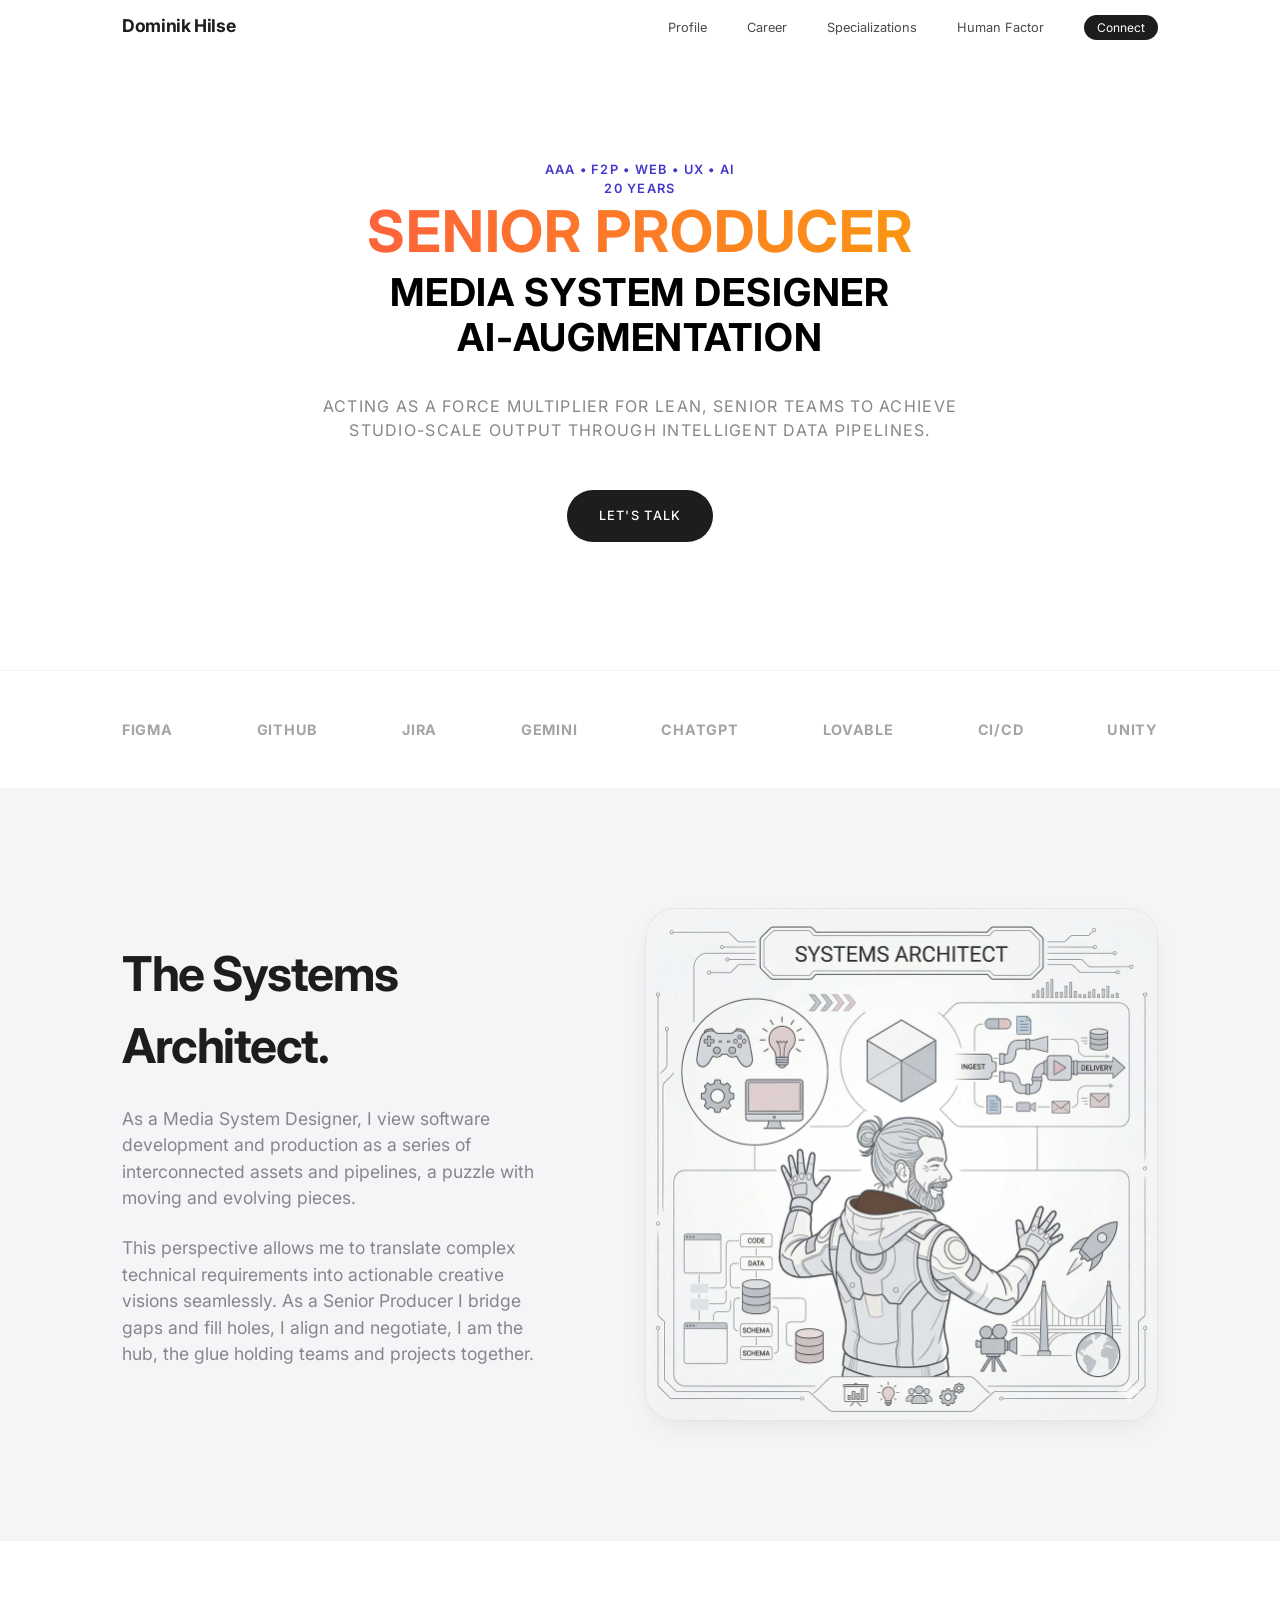
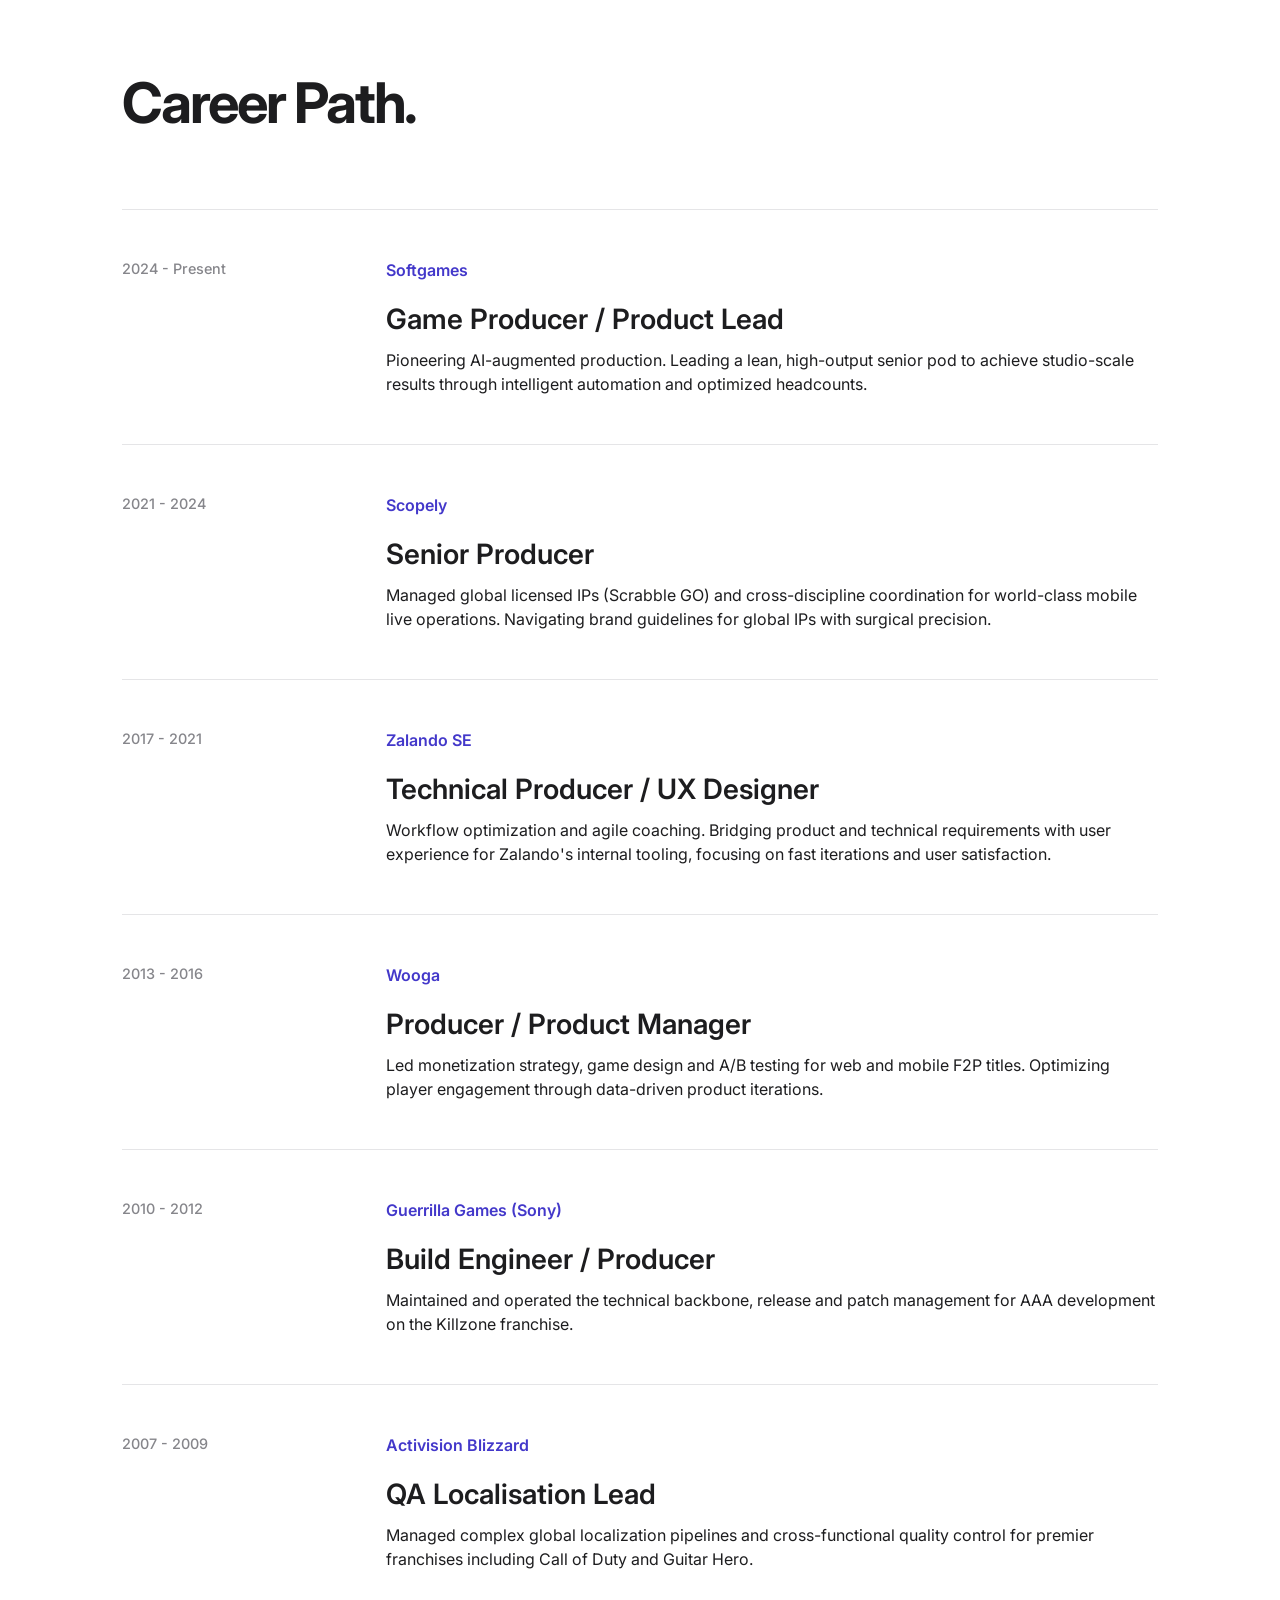
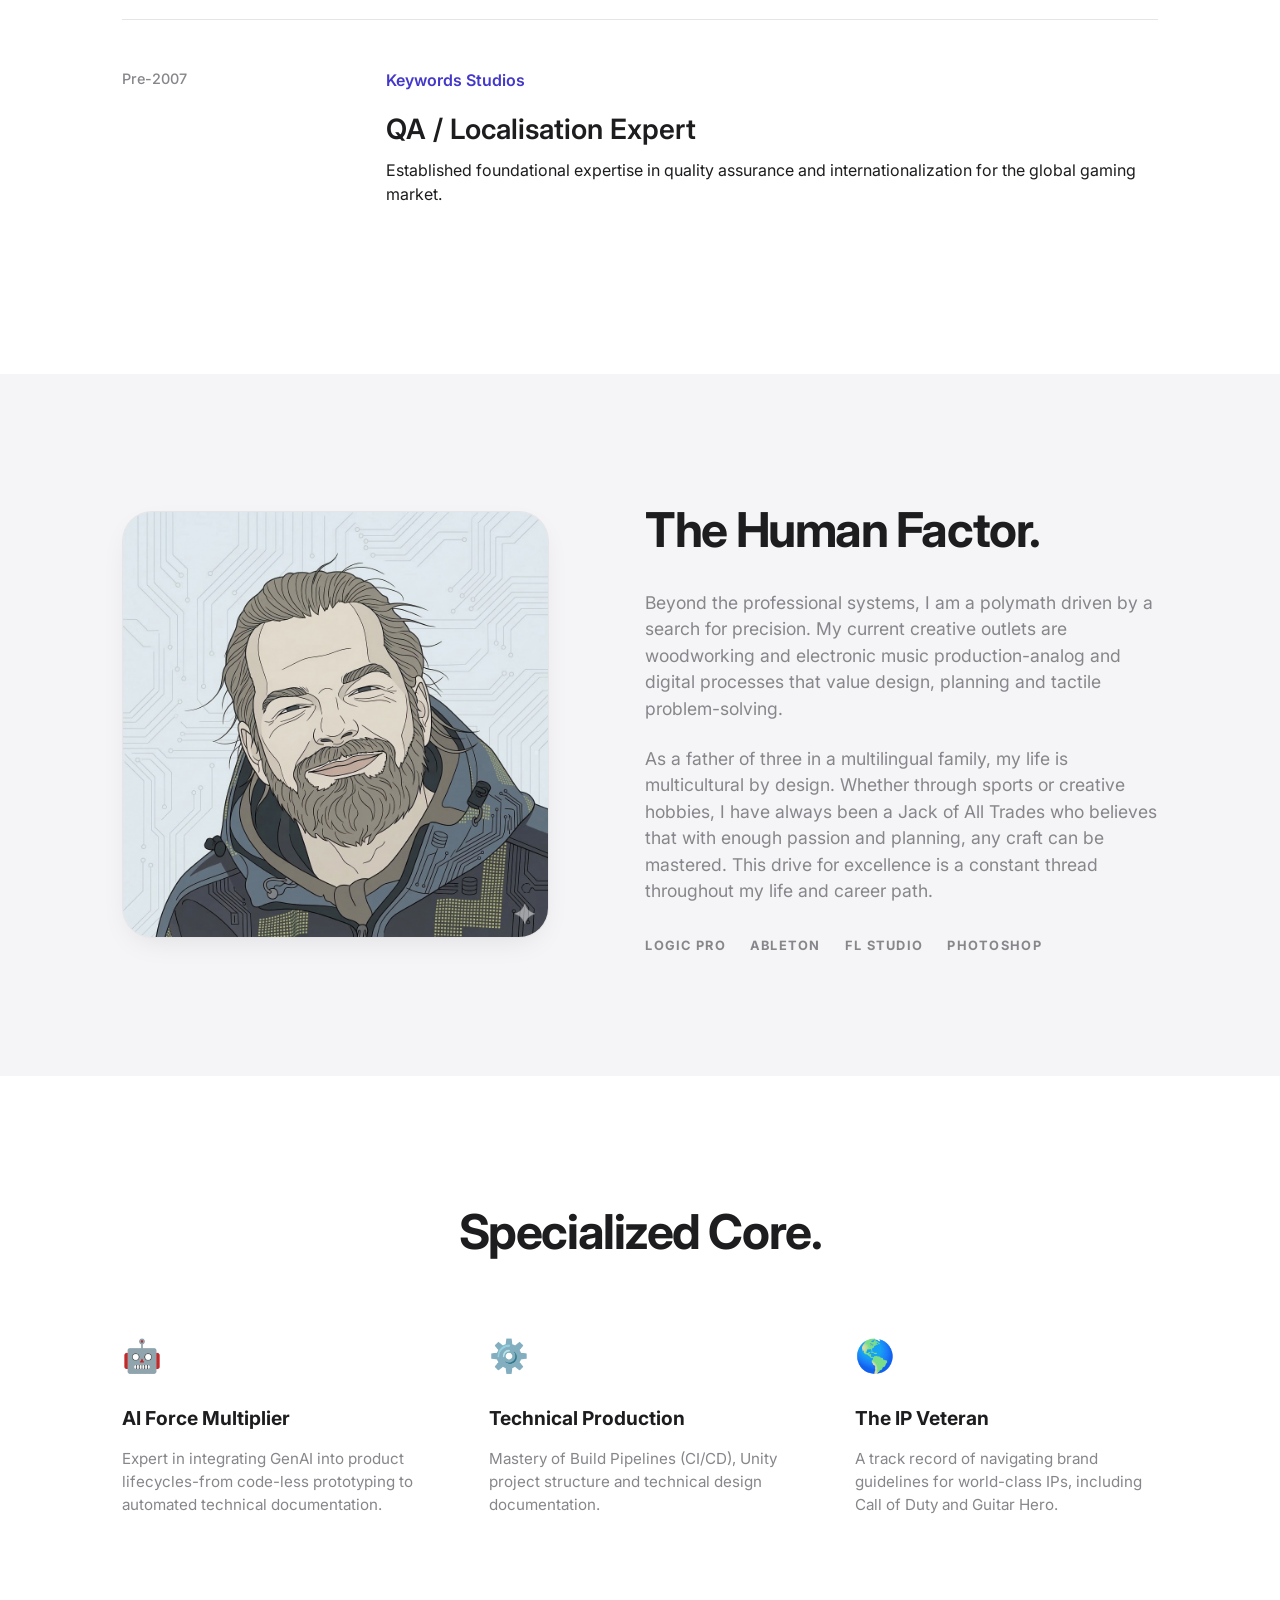
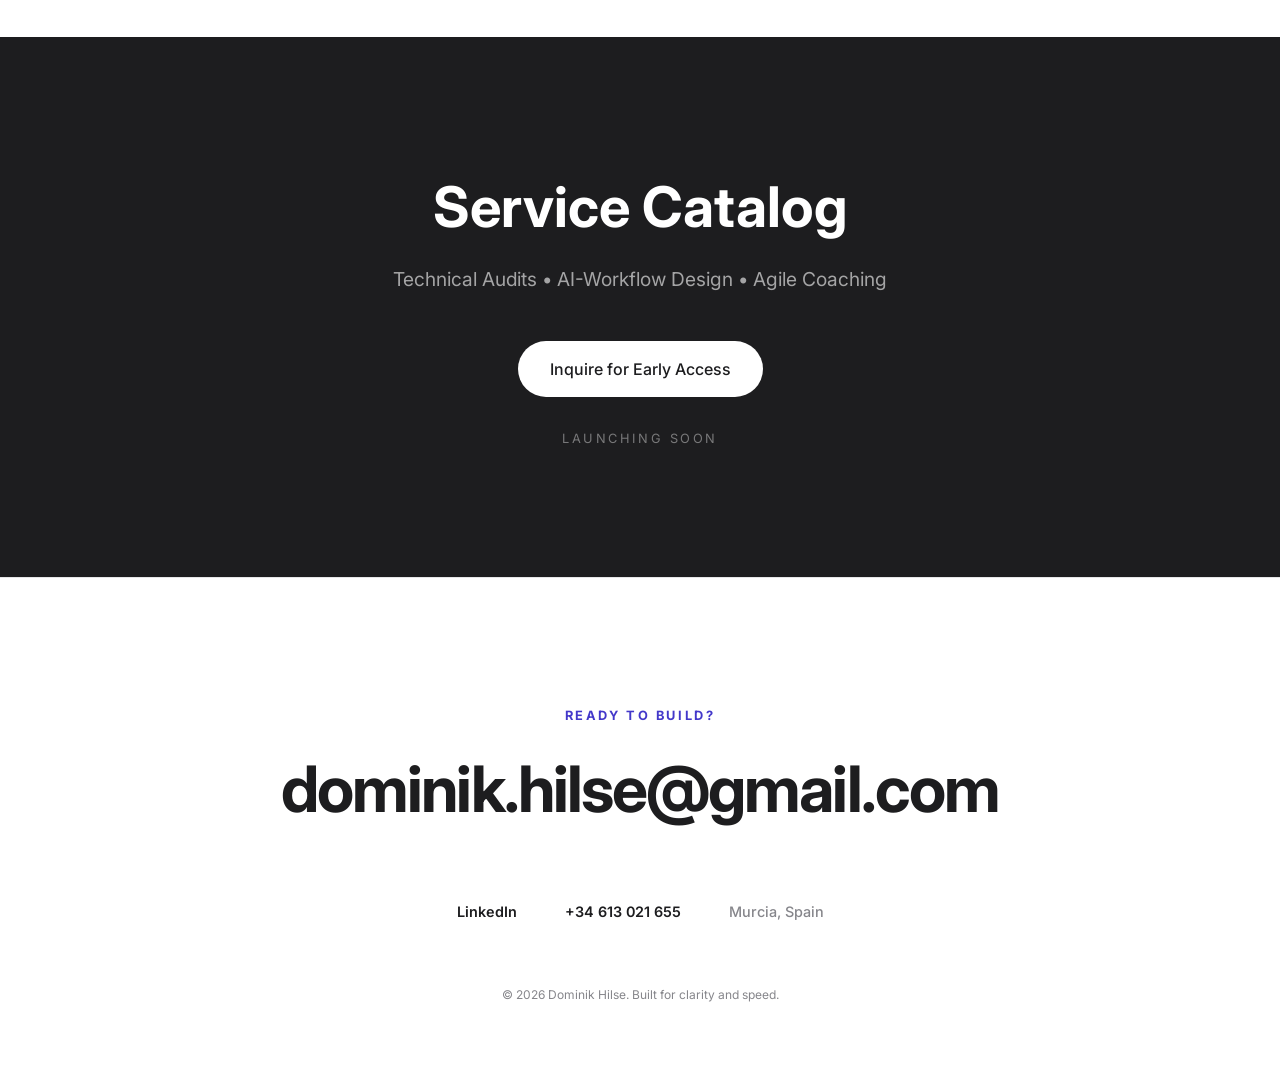
==== index.html @ 7f08fd1c "Update index.html AI generated meta tags" ====
<!DOCTYPE html>
<html lang="en">
<head>
    <meta charset="UTF-8">
    <meta name="viewport" content="width=device-width, initial-scale=1.0">
    <title>Dominik Hilse | AI-Augmented Senior Producer</title>
    <meta name="description" content="Dominik Hilse - AI-Augmented Senior Producer & Media System Designer. 20 years experience in AAA, F2P, Web, and UX development.">
    <meta name="keywords" content="Senior Producer, AI Production, Game Development, Media System Designer, Technical Producer, Unity, CI/CD">
    <meta name="author" content="Dominik Hilse">

    <!-- Open Graph / Facebook -->
    <meta property="og:type" content="website">
    <meta property="og:url" content="https://www.dominikhilse.com/">
    <meta property="og:title" content="Dominik Hilse | AI-Augmented Senior Producer">
    <meta property="og:description" content="Acting as a force multiplier for lean, senior teams to achieve studio-scale output through intelligent data pipelines.">
    <meta property="og:image" content="https://www.dominikhilse.com/img/techViz.png">

    <!-- Twitter -->
    <meta property="twitter:card" content="summary_large_image">
    <meta property="twitter:url" content="https://www.dominikhilse.com/">
    <meta property="twitter:title" content="Dominik Hilse | AI-Augmented Senior Producer">
    <meta property="twitter:description" content="Acting as a force multiplier for lean, senior teams to achieve studio-scale output through intelligent data pipelines.">
    <meta property="twitter:image" content="https://www.dominikhilse.com/img/techViz.png">

    <link rel="preconnect" href="https://fonts.googleapis.com">
    <link rel="preconnect" href="https://fonts.gstatic.com" crossorigin>
    <link href="https://fonts.googleapis.com/css2?family=Inter:wght@300;400;500;600;700;800&display=swap" rel="stylesheet">
    <link rel="stylesheet" href="css/style.css">
</head>
<body>

    <nav>
        <div class="container nav-content">
            <a href="#" class="logo">Dominik Hilse</a>
            <ul class="nav-links">
                <li><a href="#about">Profile</a></li>
                <li><a href="#experience">Career</a></li>
                <li><a href="#specializations">Specializations</a></li>
                <li><a href="#human">Human Factor</a></li>
                <li><a href="#contact" class="nav-cta">Connect</a></li>
            </ul>
        </div>
    </nav>

    <header class="hero reveal">
        <div class="container">
            <span class="hero-tag">AAA • F2P • WEB • UX • AI<p>20 Years</span>
            <h1>
                <span class="highlight">Senior Producer</span>
                <span class="title">Media System Designer <br>AI-Augmentation</span>
            </h1>
            <p class="lead">Acting as a force multiplier for lean, senior teams to achieve studio-scale output through intelligent data pipelines.</p>
            <div class="hero-actions">
                <a href="#contact" class="btn btn-primary">Let's Talk</a>
            </div>
        </div>
    </header>

    <div class="tech-bar reveal">
        <div class="container tech-list">
            <div class="tech-item">FIGMA</div>
            <div class="tech-item">GITHUB</div>
            <div class="tech-item">JIRA</div>
            <div class="tech-item">GEMINI</div>
            <div class="tech-item">CHATGPT</div>
            <div class="tech-item">LOVABLE</div>
            <div class="tech-item">CI/CD</div>
            <div class="tech-item">UNITY</div>
        </div>
    </div>

    <section id="about" class="section bg-alt reveal">
        <div class="container reveal-grid">
            <div class="reveal-content">
                <h2>The Systems Architect.</h2>
                <p>As a Media System Designer, I view software development and production as a series of interconnected assets and pipelines, a puzzle with moving and evolving pieces.</p>
                <p>This perspective allows me to translate complex technical requirements into actionable creative visions seamlessly. As a Senior Producer I bridge gaps and fill holes, I align and negotiate, I am the hub, the glue holding teams and projects together.</p>
            </div>
            <div class="visual-container">
                <img src="img/techViz.png" alt="Technical Workflow Visualization">
            </div>
        </div>
    </section>

    <section id="experience" class="section">
        <div class="container">
            <div style="margin-bottom: 4rem;" class="reveal">
                <h2 style="font-size: 3.5rem; letter-spacing: -0.04em; font-weight: 700;">Career Path.</h2>
            </div>

            <a href="https://www.softgames.com" target="_blank" class="career-row reveal">
                <div class="career-grid">
                    <div class="career-date">2024 - Present</div>
                    <div class="career-details">
                        <div class="company">Softgames</div>
                        <h3>Game Producer / Product Lead</h3>
                        <p>Pioneering AI-augmented production. Leading a lean, high-output senior pod to achieve studio-scale results through intelligent automation and optimized headcounts.</p>
                    </div>
                </div>
            </a>

            <a href="https://www.scopely.com" target="_blank" class="career-row reveal">
                <div class="career-grid">
                    <div class="career-date">2021 - 2024</div>
                    <div class="career-details">
                        <div class="company">Scopely</div>
                        <h3>Senior Producer</h3>
                        <p>Managed global licensed IPs (Scrabble GO) and cross-discipline coordination for world-class mobile live operations. Navigating brand guidelines for global IPs with surgical precision.</p>
                    </div>
                </div>
            </a>

            <a href="https://corporate.zalando.com" target="_blank" class="career-row reveal">
                <div class="career-grid">
                    <div class="career-date">2017 - 2021</div>
                    <div class="career-details">
                        <div class="company">Zalando SE</div>
                        <h3>Technical Producer / UX Designer</h3>
                        <p>Workflow optimization and agile coaching. Bridging product and technical requirements with user experience for Zalando's internal tooling, focusing on fast iterations and user satisfaction.</p>
                    </div>
                </div>
            </a>

            <a href="https://www.wooga.com" target="_blank" class="career-row reveal">
                <div class="career-grid">
                    <div class="career-date">2013 - 2016</div>
                    <div class="career-details">
                        <div class="company">Wooga</div>
                        <h3>Producer / Product Manager</h3>
                        <p>Led monetization strategy, game design and A/B testing for web and mobile F2P titles. Optimizing player engagement through data-driven product iterations.</p>
                    </div>
                </div>
            </a>

            <a href="https://www.guerrilla-games.com" target="_blank" class="career-row reveal">
                <div class="career-grid">
                    <div class="career-date">2010 - 2012</div>
                    <div class="career-details">
                        <div class="company">Guerrilla Games (Sony)</div>
                        <h3>Build Engineer / Producer</h3>
                        <p>Maintained and operated the technical backbone, release and patch management for AAA development on the Killzone franchise.</p>
                    </div>
                </div>
            </a>

            <a href="https://www.activision.com" target="_blank" class="career-row reveal">
                <div class="career-grid">
                    <div class="career-date">2007 - 2009</div>
                    <div class="career-details">
                        <div class="company">Activision Blizzard</div>
                        <h3>QA Localisation Lead</h3>
                        <p>Managed complex global localization pipelines and cross-functional quality control for premier franchises including Call of Duty and Guitar Hero.</p>
                    </div>
                </div>
            </a>

            <a href="https://www.keywordsstudios.com" target="_blank" class="career-row reveal">
                <div class="career-grid">
                    <div class="career-date">Pre-2007</div>
                    <div class="career-details">
                        <div class="company">Keywords Studios</div>
                        <h3>QA / Localisation Expert</h3>
                        <p>Established foundational expertise in quality assurance and internationalization for the global gaming market.</p>
                    </div>
                </div>
            </a>
        </div>
    </section>

    <section id="human" class="section bg-alt reveal">
        <div class="container reveal-grid">
            <div class="visual-container">
                <img src="img/humanViz.png" alt="Personal Synthesis Visualization">
            </div>
            <div class="reveal-content">
                <h2>The Human Factor.</h2>
                <p>Beyond the professional systems, I am a polymath driven by a search for precision. My current creative outlets are woodworking and electronic music production-analog and digital processes that value design, planning and tactile problem-solving.</p>
                <p>As a father of three in a multilingual family, my life is multicultural by design. Whether through sports or creative hobbies, I have always been a Jack of All Trades who believes that with enough passion and planning, any craft can be mastered. This drive for excellence is a constant thread throughout my life and career path.</p>
                <div style="margin-top: 2rem; display: flex; gap: 1.5rem; color: var(--text-muted); font-size: 0.8rem; font-weight: 700; text-transform: uppercase; letter-spacing: 0.1em; flex-wrap: wrap;">
                    <span>Logic Pro</span>
                    <span>Ableton</span>
                    <span>FL Studio</span>
                    <span>Photoshop</span>
                </div>
            </div>
        </div>
    </section>

    <section id="specializations" class="section reveal">
        <div class="container">
            <div class="reveal-content" style="text-align: center; margin-bottom: 4rem;">
                <h2>Specialized Core.</h2>
            </div>

            <div class="skills-grid">
                <div class="skill-item">
                    <div style="font-size: 2rem; margin-bottom: 1.5rem;">🤖</div>
                    <h3>AI Force Multiplier</h3>
                    <p style="color: var(--text-muted); font-size: 0.95rem;">Expert in integrating GenAI into product lifecycles-from code-less prototyping to automated technical documentation.</p>
                </div>
                <div class="skill-item">
                    <div style="font-size: 2rem; margin-bottom: 1.5rem;">⚙️</div>
                    <h3>Technical Production</h3>
                    <p style="color: var(--text-muted); font-size: 0.95rem;">Mastery of Build Pipelines (CI/CD), Unity project structure and technical design documentation.</p>
                </div>
                <div class="skill-item">
                    <div style="font-size: 2rem; margin-bottom: 1.5rem;">🌎</div>
                    <h3>The IP Veteran</h3>
                    <p style="color: var(--text-muted); font-size: 0.95rem;">A track record of navigating brand guidelines for world-class IPs, including Call of Duty and Guitar Hero.</p>
                </div>
            </div>
        </div>
    </section>

    <section id="catalog" class="reveal">
        <div class="full-width-block">
            <div class="container" style="text-align: center;">
                <h2 style="font-size: clamp(2rem, 5vw, 3.5rem); margin-bottom: 1rem; font-weight: 700;">Service Catalog</h2>
                <p style="opacity: 0.6; margin-bottom: 3rem; font-size: 1.2rem;">Technical Audits • AI-Workflow Design • Agile Coaching</p>
                <a href="mailto:dominik.hilse@gmail.com" class="btn" style="background: white; color: var(--text);">Inquire for Early Access</a>
                <p style="opacity: 0.4; margin-top: 2rem; font-size: 0.8rem; text-transform: uppercase; letter-spacing: 0.2em;">Launching Soon</p>
            </div>
        </div>
    </section>

    <footer id="contact" class="reveal">
        <div class="container">
            <p style="font-size: 0.8rem; font-weight: 700; color: var(--accent); text-transform: uppercase; letter-spacing: 0.2em; margin-bottom: 1rem;">Ready to build?</p>
            <a href="mailto:dominik.hilse@gmail.com" class="contact-email">dominik.hilse@gmail.com</a>

            <div style="display: flex; justify-content: center; gap: 3rem; margin-bottom: 4rem;">
                <a href="https://www.linkedin.com/in/dominik-hilse-4670966/" target="_blank" style="color: var(--text); text-decoration: none; font-weight: 600; font-size: 0.9rem;">LinkedIn</a>
                <a href="tel:+34613021655" style="color: var(--text); text-decoration: none; font-weight: 600; font-size: 0.9rem;">+34 613 021 655</a>
                <span style="color: var(--text-muted); font-weight: 500; font-size: 0.9rem;">Murcia, Spain</span>
            </div>

            <p style="font-size: 0.75rem; color: var(--text-muted);">&copy; 2026 Dominik Hilse. Built for clarity and speed.</p>
        </div>
    </footer>

    <script>
        // Simple Intersection Observer for Reveal Animations
        const observerOptions = {
            threshold: 0.1,
            rootMargin: '0px 0px -50px 0px'
        };

        const observer = new IntersectionObserver((entries) => {
            entries.forEach(entry => {
                if (entry.isIntersecting) {
                    entry.target.classList.add('active');
                }
            });
        }, observerOptions);

        document.querySelectorAll('.reveal').forEach(el => observer.observe(el));
    </script>
</body>
</html>
---- css/style.css ----
/* DESIGN SYSTEM: PREMIUM MINIMALIST (APPLE-STYLE)
          Locked Baseline: March 2026
       */

       :root {
           --bg: #ffffff;
           --bg-soft: #f5f5f7;
           --text: #1d1d1f;
           --text-muted: #86868b;
           --accent: #4338ca;
           --gradient-start: #ff4d4d; /* Pink */
           --gradient-end: #f9ab00;   /* Orange */
           --max-width: 1100px;
           --section-gap: 7.5rem;
           --transition: all 0.8s cubic-bezier(0.16, 1, 0.3, 1);
       }

       * {
           margin: 0;
           padding: 0;
           box-sizing: border-box;
       }

       body {
           font-family: 'Inter', -apple-system, sans-serif;
           background-color: var(--bg);
           color: var(--text);
           line-height: 1.5;
           -webkit-font-smoothing: antialiased;
           overflow-x: hidden;
           width: 100%;
       }

       /* Scroll Reveal Utility */
       .reveal {
           opacity: 0;
           transform: translateY(30px);
           transition: var(--transition);
       }

       .reveal.active {
           opacity: 1;
           transform: translateY(0);
       }

       .container {
           max-width: var(--max-width);
           margin: 0 auto;
           padding: 0 2rem;
           width: 100%;
       }

       /* --- NAVIGATION --- */
       nav {
           position: fixed;
           top: 0;
           width: 100%;
           background: rgba(255, 255, 255, 0.8);
           backdrop-filter: blur(20px);
           z-index: 1000;
           height: 52px;
           display: flex;
           align-items: center;
       }

       .nav-content {
           display: flex;
           justify-content: space-between;
           align-items: center;
           width: 100%;
       }

       .logo {
           font-size: 1.1rem;
           font-weight: 700;
           text-decoration: none;
           color: var(--text);
           letter-spacing: -0.02em;
       }

       .nav-links {
           display: flex;
           gap: 2.5rem;
           list-style: none;
       }

       .nav-links a {
           text-decoration: none;
           color: var(--text);
           font-weight: 400;
           font-size: 0.8rem;
           opacity: 0.8;
           transition: opacity 0.3s;
       }

       .nav-links a:hover { opacity: 1; }

       .nav-cta {
           background: var(--text);
           color: white !important;
           padding: 0.3rem 0.8rem;
           border-radius: 99px;
           font-size: 0.75rem !important;
           opacity: 1 !important;
       }

       /* --- HERO --- */
       .hero {
           padding: 10rem 0 6rem;
           text-align: center;
       }

       .hero-tag {
           font-size: 0.8rem;
           font-weight: 600;
           color: var(--accent);
           text-transform: uppercase;
           letter-spacing: 0.1em;
           margin-bottom: 2rem;
           display: block;
       }

       .hero h1 {
           font-size: clamp(2.5rem, 7vw, 5.5rem);
           line-height: 1.15; /* Increased to prevent clipping */
           letter-spacing: 0.01em;
           font-weight: 700;
           margin-bottom: 2rem;
       }

       .hero h1 span.highlight {
           display: block;
           font-size: 3.6rem;
           background: linear-gradient(90deg, var(--gradient-start), var(--gradient-end));
           -webkit-background-clip: text;
           -webkit-text-fill-color: transparent;
           padding-bottom: 0.1em; /* Ensures 'y' and 'g' aren't cut off */
       }
       .hero h1 span.title {
           display: block;
           font-size: 2.4rem;
           color: black !important;

           padding-bottom: 0.1em; /* Ensures 'y' and 'g' aren't cut off */
       }

       .hero p.lead {
           font-size: 1rem;
           color: var(--text-muted);
           max-width: 700px;
           margin: 0 auto 3rem;
           font-weight: 400;
       }

       /* --- PRODUCT REVEAL SECTIONS --- */
       .section {
           padding: var(--section-gap) 0;
       }

       .bg-alt {
           background-color: var(--bg-soft);
       }

       .reveal-grid {
           display: grid;
           grid-template-columns: 1fr 1.2fr;
           gap: 6rem;
           align-items: center;
           width: 100%;
       }

       .reveal-content h2 {
           font-size: 3rem;
           letter-spacing: -0.03em;
           margin-bottom: 1.5rem;
           font-weight: 700;
       }

       .reveal-content p {
           font-size: 1.1rem;
           color: var(--text-muted);
           margin-bottom: 1.5rem;
       }

       .visual-container {
           width: 100%;
           border-radius: 30px;
           overflow: hidden;
           background: rgba(0,0,0,0.03);
           border: 1px solid rgba(0,0,0,0.03);
           box-shadow: 0 10px 30px -10px rgba(0,0,0,0.1);
       }

       .visual-container img {
           width: 100%;
           height: auto;
           display: block;
       }

       .visual-placeholder {
           background: rgba(0,0,0,0.03);
           aspect-ratio: 16/10;
           border-radius: 30px;
           display: flex;
           align-items: center;
           justify-content: center;
           color: var(--text-muted);
           font-size: 0.8rem;
           font-weight: 500;
           border: 1px solid rgba(0,0,0,0.03);
           text-align: center;
           padding: 2.5rem;
           max-width: 100%;
       }

       /* --- CAREER TIMELINE --- */
       .career-row {
           display: block;
           text-decoration: none;
           color: inherit;
           padding: 3rem 0;
           border-top: 1px solid #e5e5e7;
           transition: var(--transition);
           cursor: pointer;
       }

       .career-row:hover {
           background-color: #fbfbfd;
       }

       .career-row:hover .company {
           transform: translateX(5px);
       }

       .career-grid {
           display: grid;
           grid-template-columns: 200px 1fr;
           gap: 4rem;
       }

       .career-date {
           color: var(--text-muted);
           font-size: 0.9rem;
           font-weight: 500;
       }

       .career-details h3 {
           font-size: 1.75rem;
           margin-bottom: 0.5rem;
           font-weight: 600;
       }

       .career-details .company {
           font-size: 1rem;
           font-weight: 600;
           color: var(--accent);
           margin-bottom: 1rem;
           display: inline-block;
           transition: var(--transition);
       }

       /* --- SKILL GRID --- */
       .skills-grid {
           display: grid;
           grid-template-columns: repeat(3, 1fr);
           gap: 4rem;
           margin-top: 4rem;
       }

       .skill-item h3 {
           font-size: 1.2rem;
           margin-bottom: 1rem;
           font-weight: 700;
       }

       /* --- TECH STACK BAR --- */
       .tech-bar {
           padding: 3rem 0;
           background: #fff;
           border-top: 1px solid #f1f5f9;
       }

       .tech-list {
           display: flex;
           justify-content: space-between;
           align-items: center;
           opacity: 0.4;
           filter: grayscale(1);
           transition: 0.3s;
       }

       .tech-list:hover { opacity: 0.8; filter: grayscale(0.5); }

       .tech-item {
           font-weight: 700;
           font-size: 0.9rem;
           letter-spacing: 0.05em;
       }

       /* --- BUTTONS --- */
       .btn {
           padding: 1rem 2rem;
           border-radius: 99px;
           text-decoration: none;
           font-weight: 500;
           display: inline-block;
           transition: var(--transition);
       }

       .btn-primary { background: var(--text); color: white; }
       .btn-primary:hover { transform: scale(1.05); }

       /* --- FOOTER --- */
       footer {
           padding: 8rem 0 5rem;
           border-top: 1px solid #e5e5e7;
           text-align: center;
       }

       .contact-email {
           font-size: clamp(2rem, 5vw, 4rem);
           font-weight: 700;
           letter-spacing: -0.03em;
           color: var(--text);
           text-decoration: none;
           display: block;
           margin-bottom: 4rem;
       }

       /* --- FULL WIDTH ELEMENTS --- */
       .full-width-block {
           width: 100vw;
           position: relative;
           left: 50%;
           right: 50%;
           margin-left: -50vw;
           margin-right: -50vw;
           background: var(--text);
           color: white;
           padding: 8rem 0;
       }

       /* --- RESPONSIVE --- */
       @media (max-width: 968px) {
           :root { --section-gap: 5rem; }
           .reveal-grid, .career-grid {
               grid-template-columns: 1fr;
               gap: 2rem;
           }
           .hero h1 { font-size: 2.8rem; }
           .nav-links { display: none; }
           .skills-grid { grid-template-columns: 1fr; }
           .tech-list { flex-wrap: wrap; gap: 2rem; justify-content: center; }
           .visual-placeholder { aspect-ratio: auto; min-height: 200px; }
       }
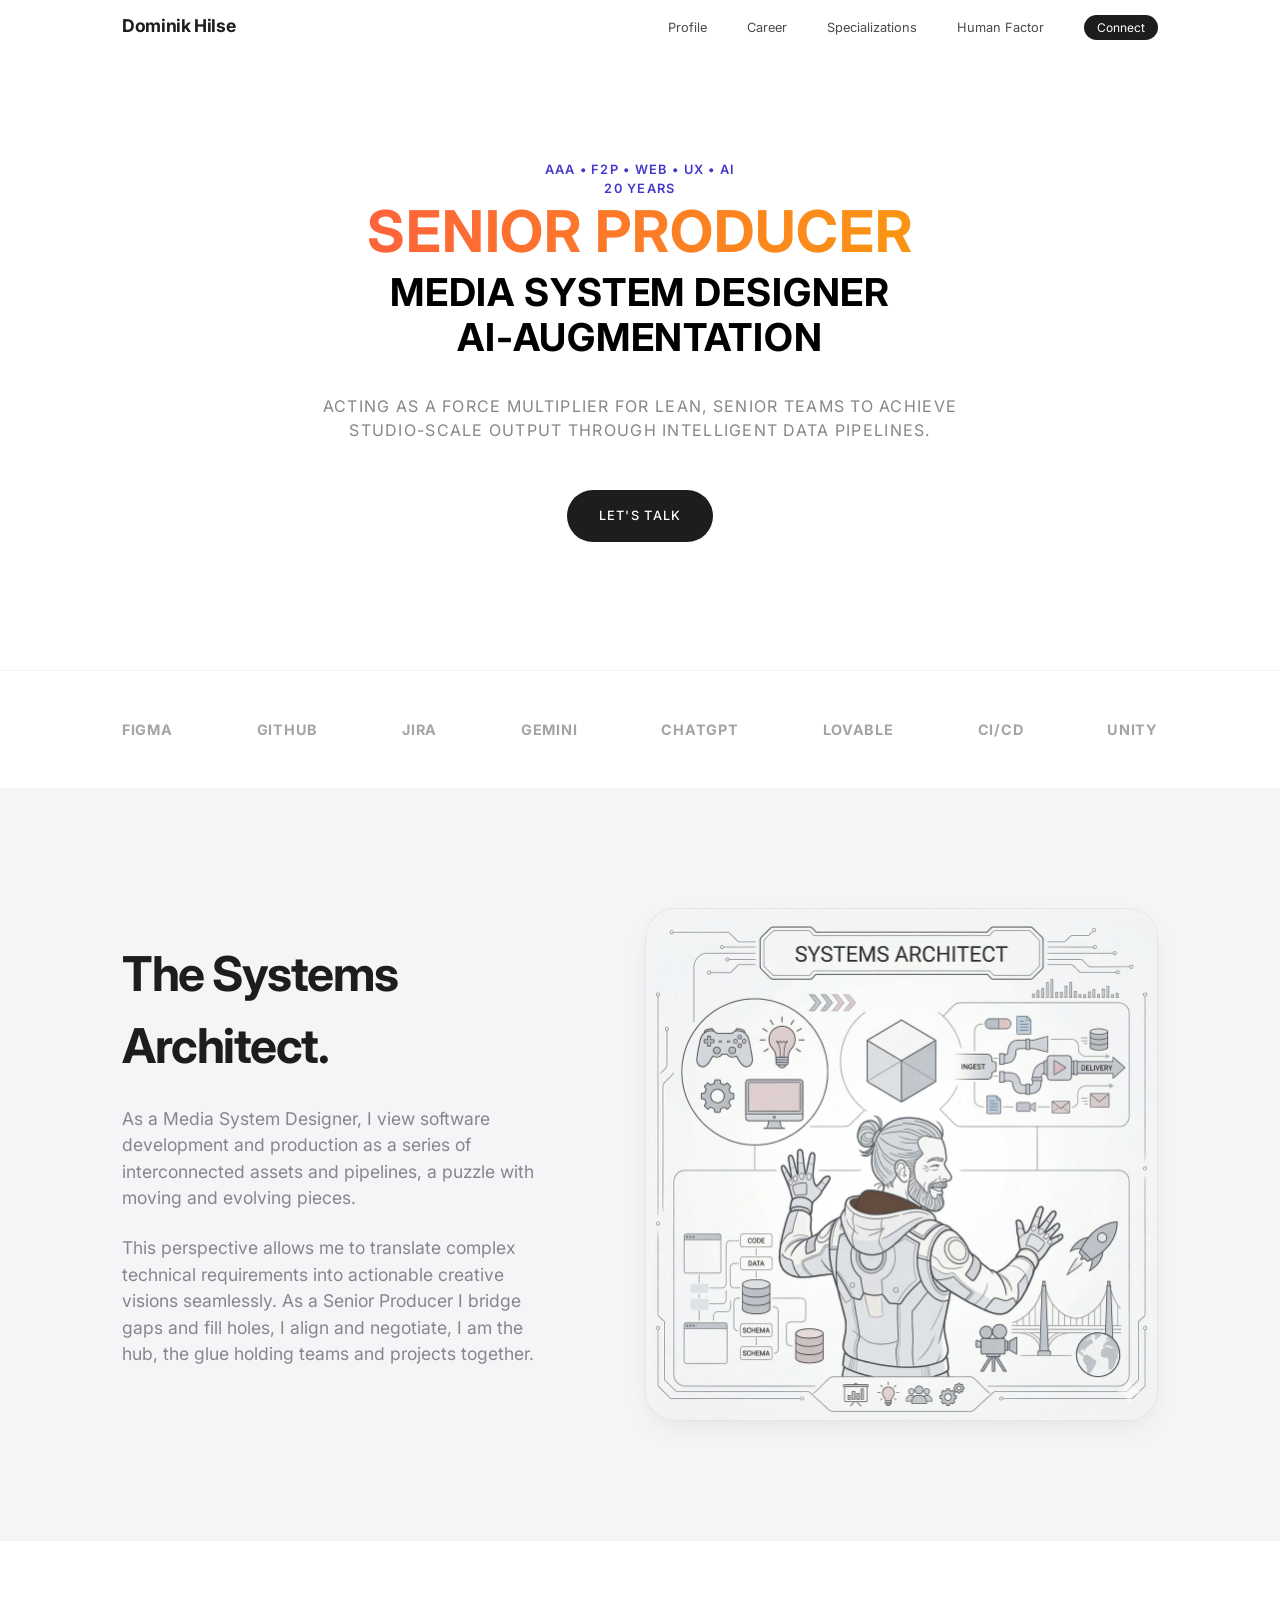
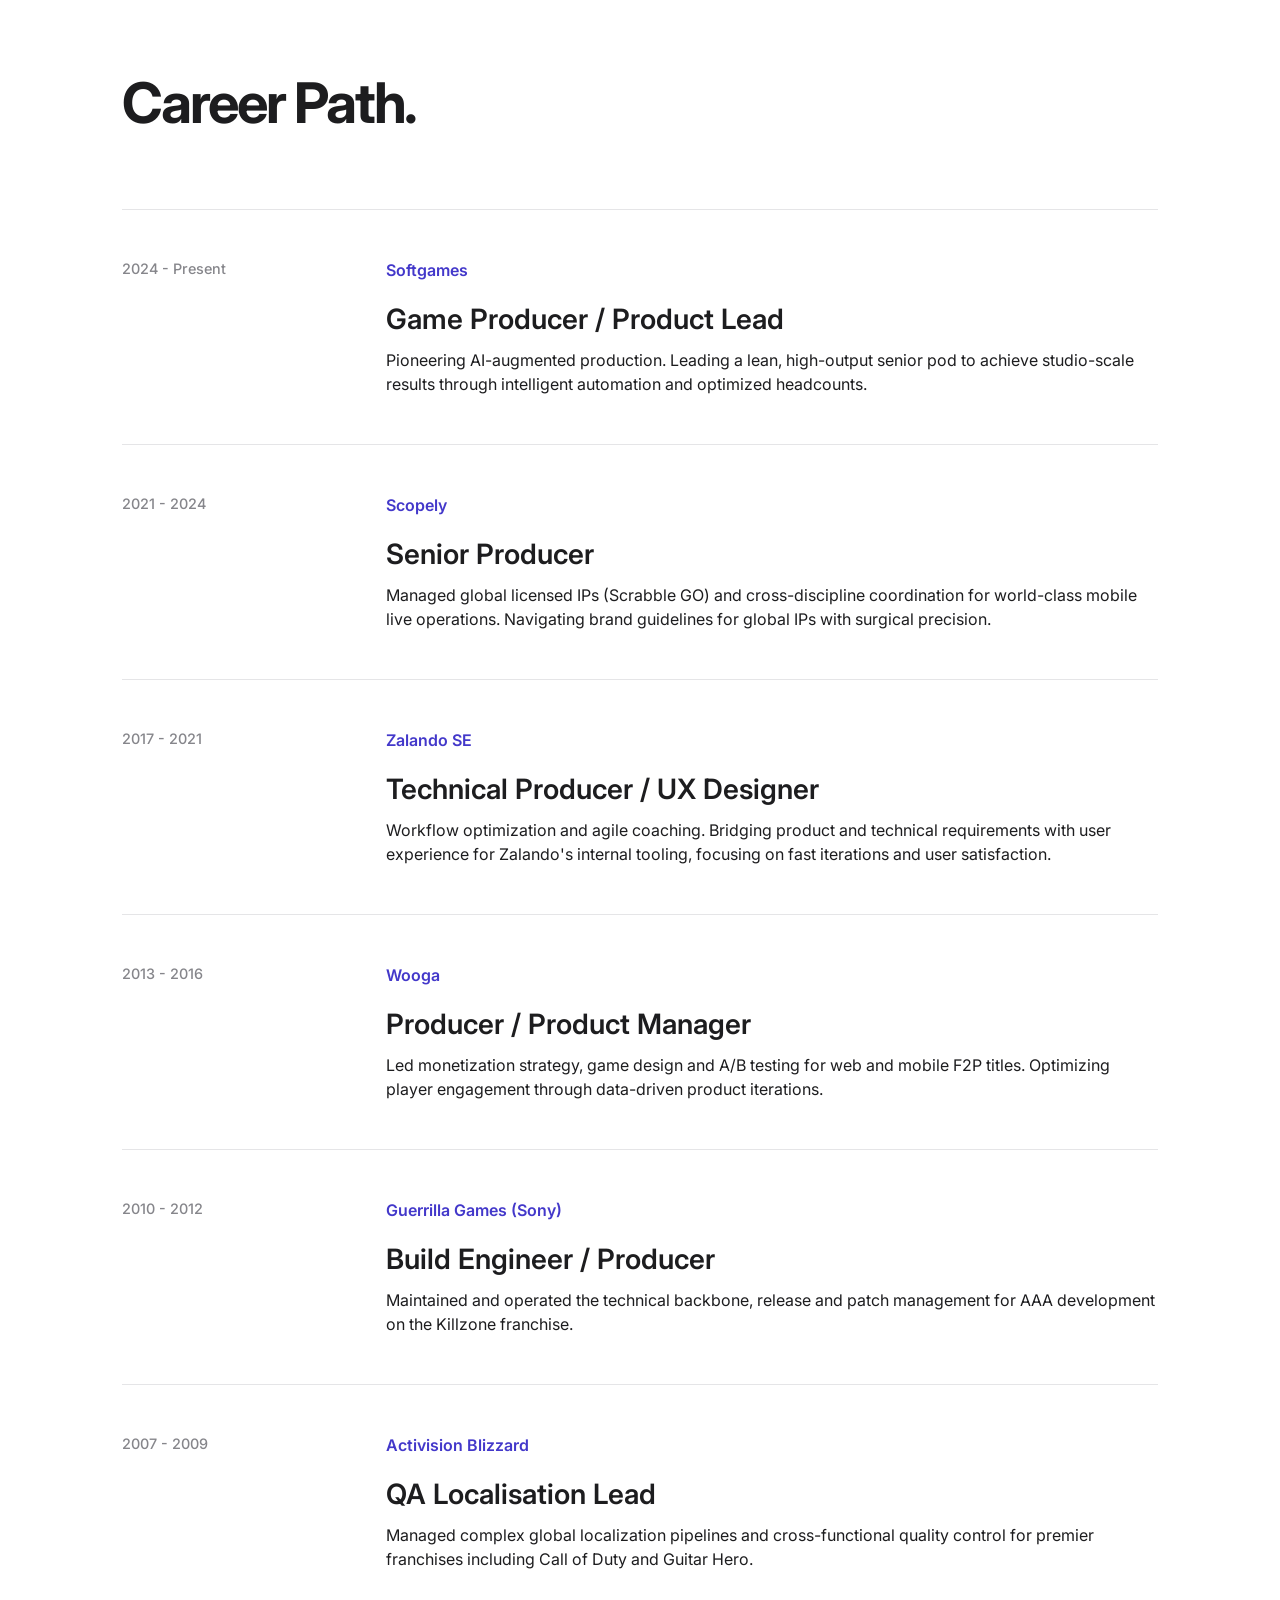
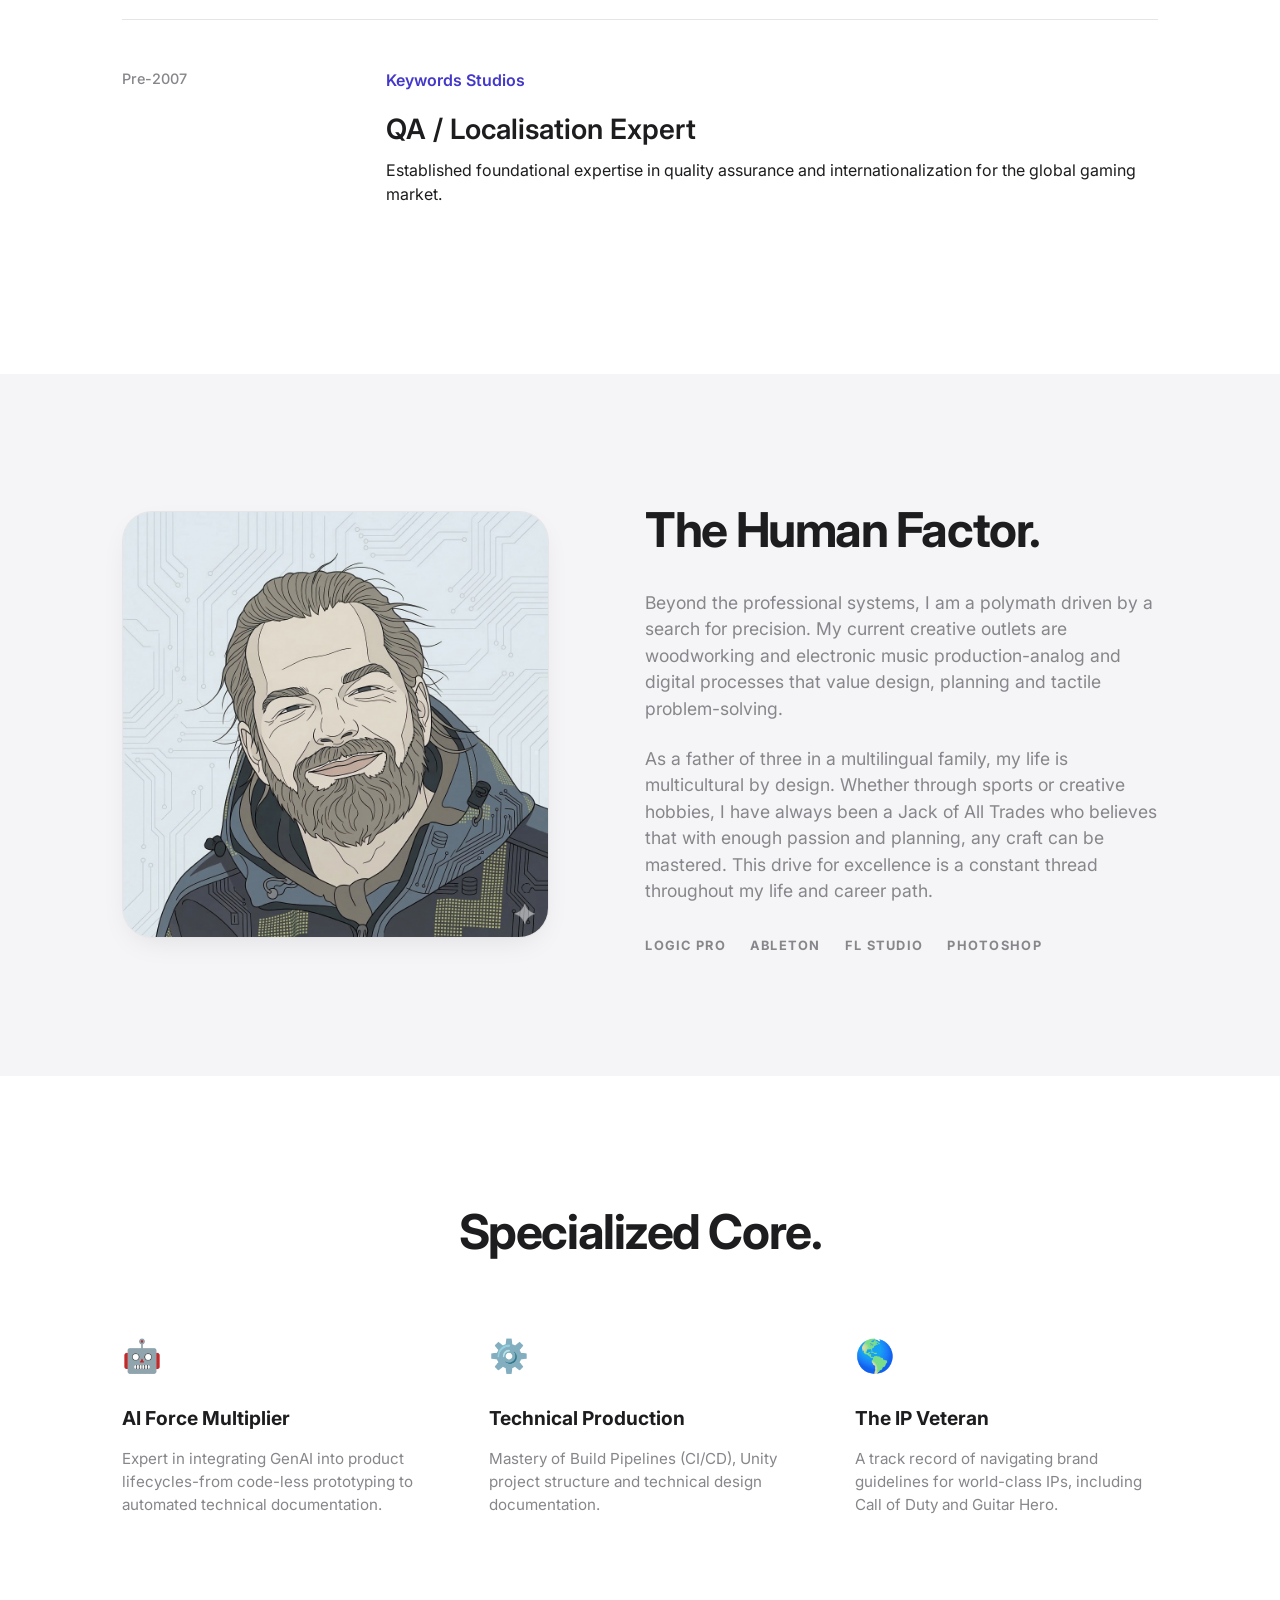
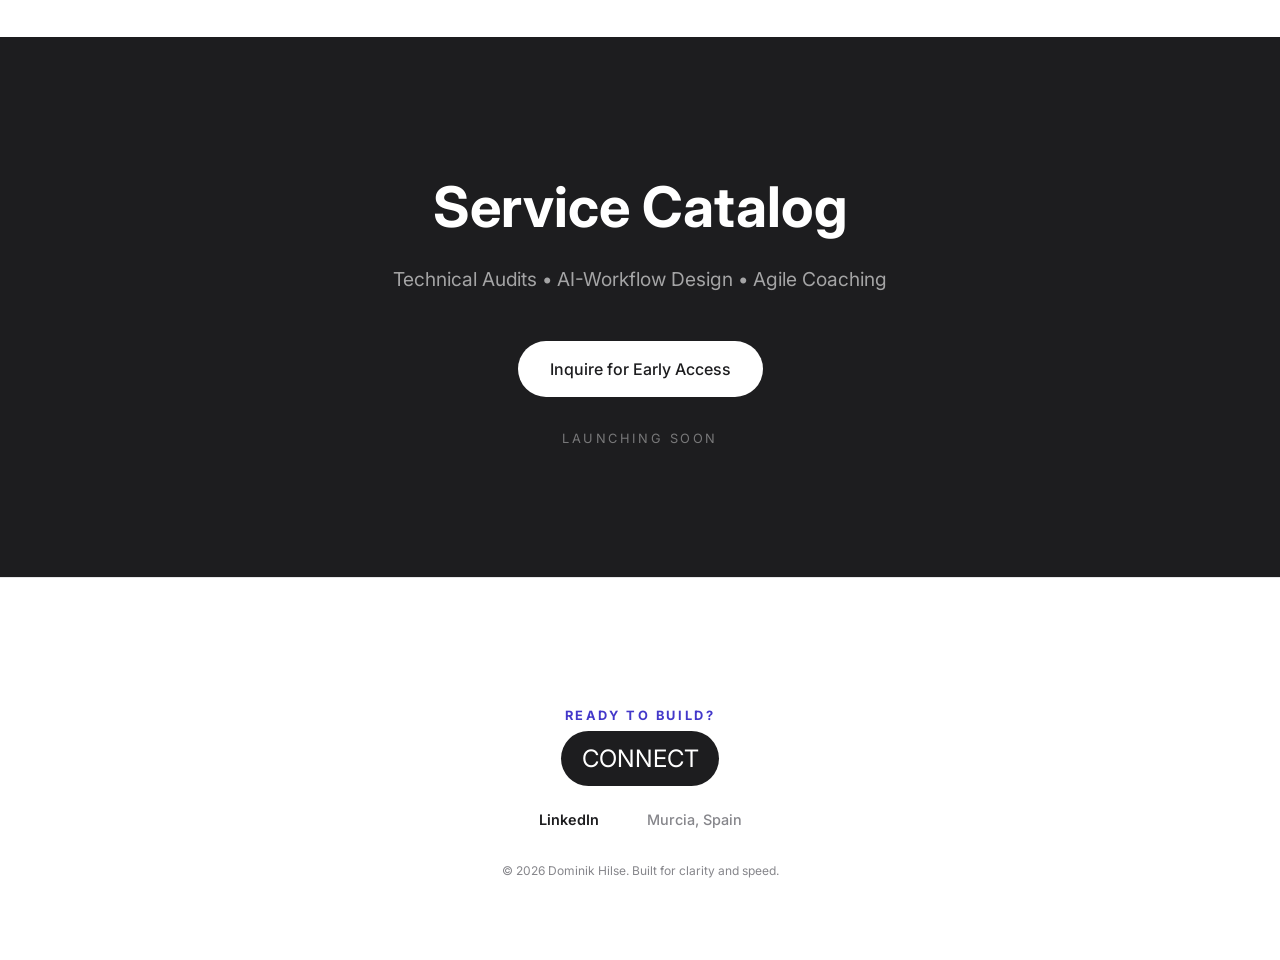
==== commit d5d01648: "Adjusted contact options and made email less visible" ====
--- a/index.html
+++ b/index.html
@@ -4,24 +4,6 @@
     <meta charset="UTF-8">
     <meta name="viewport" content="width=device-width, initial-scale=1.0">
     <title>Dominik Hilse | AI-Augmented Senior Producer</title>
-    <meta name="description" content="Dominik Hilse - AI-Augmented Senior Producer & Media System Designer. 20 years experience in AAA, F2P, Web, and UX development.">
-    <meta name="keywords" content="Senior Producer, AI Production, Game Development, Media System Designer, Technical Producer, Unity, CI/CD">
-    <meta name="author" content="Dominik Hilse">
-
-    <!-- Open Graph / Facebook -->
-    <meta property="og:type" content="website">
-    <meta property="og:url" content="https://www.dominikhilse.com/">
-    <meta property="og:title" content="Dominik Hilse | AI-Augmented Senior Producer">
-    <meta property="og:description" content="Acting as a force multiplier for lean, senior teams to achieve studio-scale output through intelligent data pipelines.">
-    <meta property="og:image" content="https://www.dominikhilse.com/img/techViz.png">
-
-    <!-- Twitter -->
-    <meta property="twitter:card" content="summary_large_image">
-    <meta property="twitter:url" content="https://www.dominikhilse.com/">
-    <meta property="twitter:title" content="Dominik Hilse | AI-Augmented Senior Producer">
-    <meta property="twitter:description" content="Acting as a force multiplier for lean, senior teams to achieve studio-scale output through intelligent data pipelines.">
-    <meta property="twitter:image" content="https://www.dominikhilse.com/img/techViz.png">
-
     <link rel="preconnect" href="https://fonts.googleapis.com">
     <link rel="preconnect" href="https://fonts.gstatic.com" crossorigin>
     <link href="https://fonts.googleapis.com/css2?family=Inter:wght@300;400;500;600;700;800&display=swap" rel="stylesheet">
@@ -226,11 +208,12 @@
     <footer id="contact" class="reveal">
         <div class="container">
             <p style="font-size: 0.8rem; font-weight: 700; color: var(--accent); text-transform: uppercase; letter-spacing: 0.2em; margin-bottom: 1rem;">Ready to build?</p>
-            <a href="mailto:dominik.hilse@gmail.com" class="contact-email">dominik.hilse@gmail.com</a>
-
-            <div style="display: flex; justify-content: center; gap: 3rem; margin-bottom: 4rem;">
+
+            <a href="mailto:dominik.hilse@gmail.com" class="xxl-cta">Connect</a>
+
+
+            <div style="display: flex; justify-content: center; gap: 3rem; margin: 2rem;">
                 <a href="https://www.linkedin.com/in/dominik-hilse-4670966/" target="_blank" style="color: var(--text); text-decoration: none; font-weight: 600; font-size: 0.9rem;">LinkedIn</a>
-                <a href="tel:+34613021655" style="color: var(--text); text-decoration: none; font-weight: 600; font-size: 0.9rem;">+34 613 021 655</a>
                 <span style="color: var(--text-muted); font-weight: 500; font-size: 0.9rem;">Murcia, Spain</span>
             </div>
 
--- a/css/style.css
+++ b/css/style.css
@@ -102,6 +102,18 @@
            border-radius: 99px;
            font-size: 0.75rem !important;
            opacity: 1 !important;
+       }
+
+       .xxl-cta {
+           background: var(--text);
+           color: white !important;
+           padding: 0.8rem 1.3rem;
+           border-radius: 99px;
+           font-size: 1.5rem !important;
+           text-decoration: none;
+           text-transform: uppercase;
+           opacity: 1 !important;
+           
        }
 
        /* --- HERO --- */
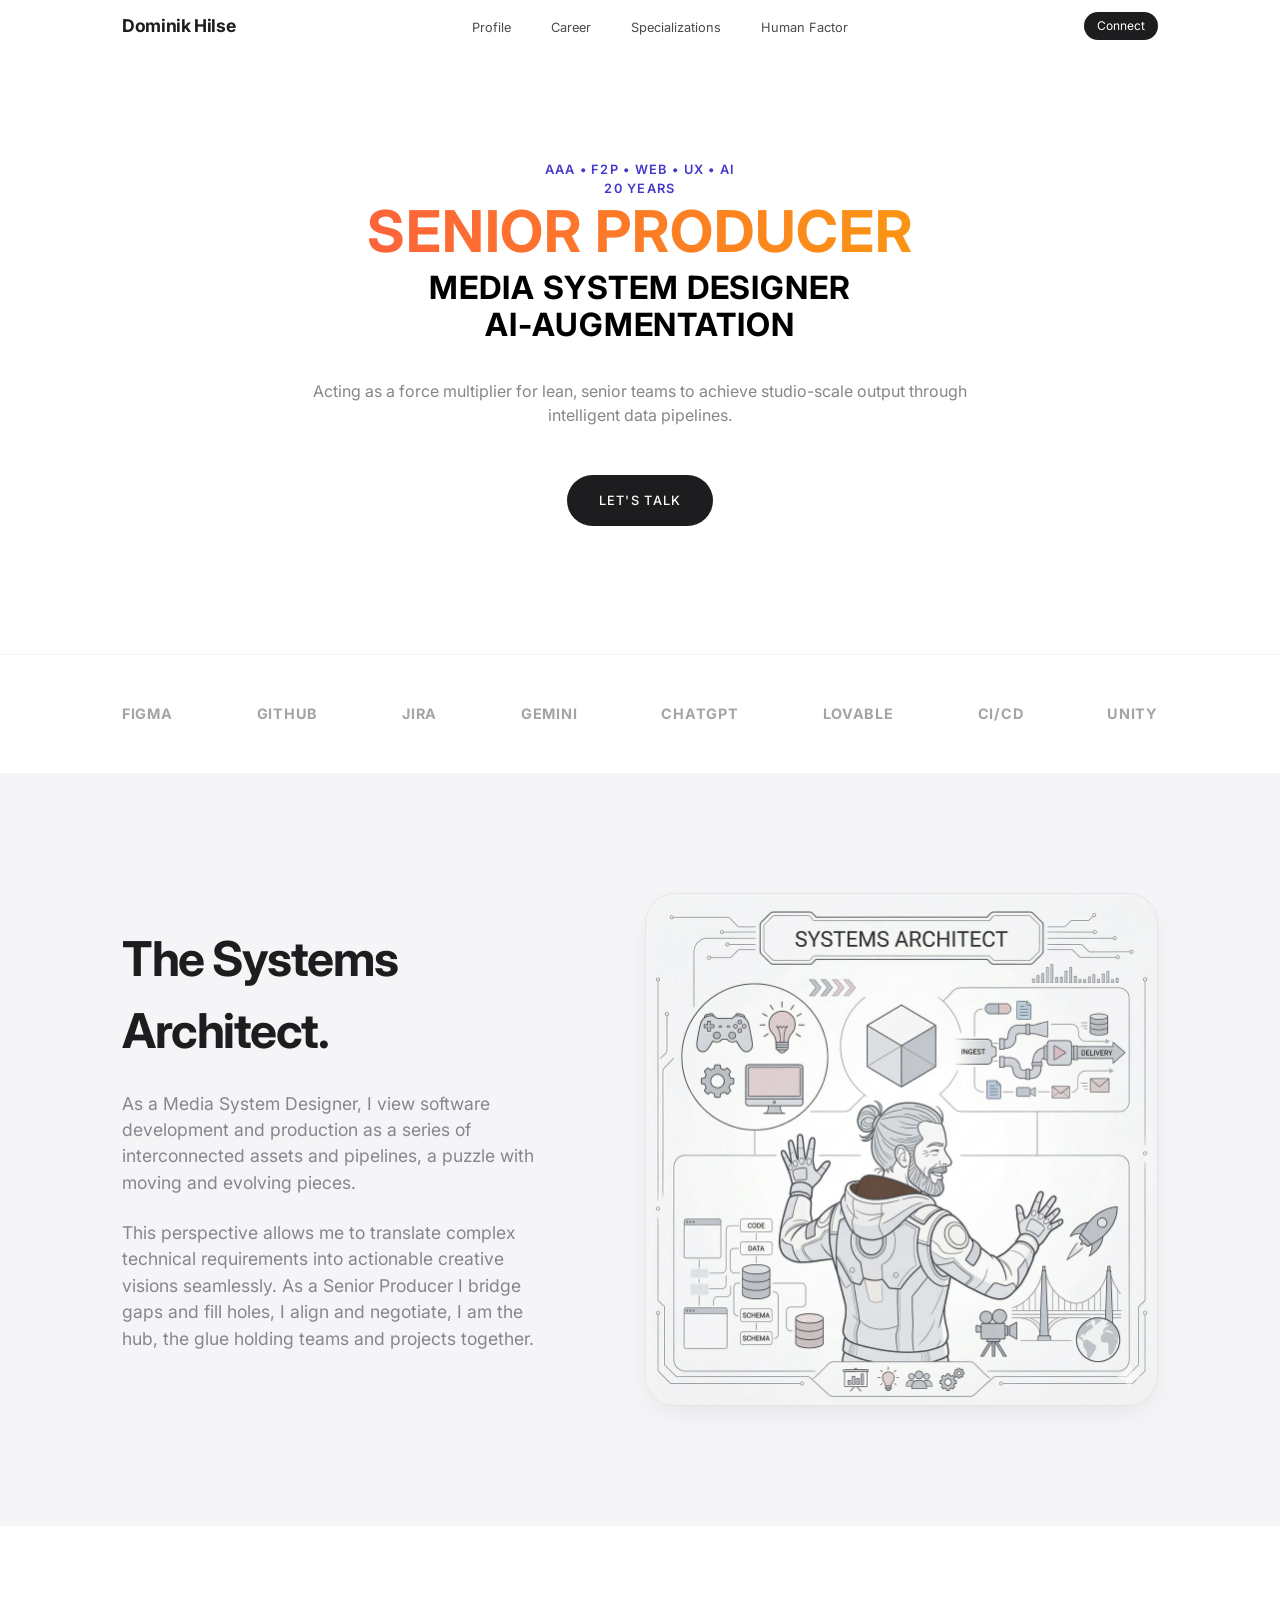
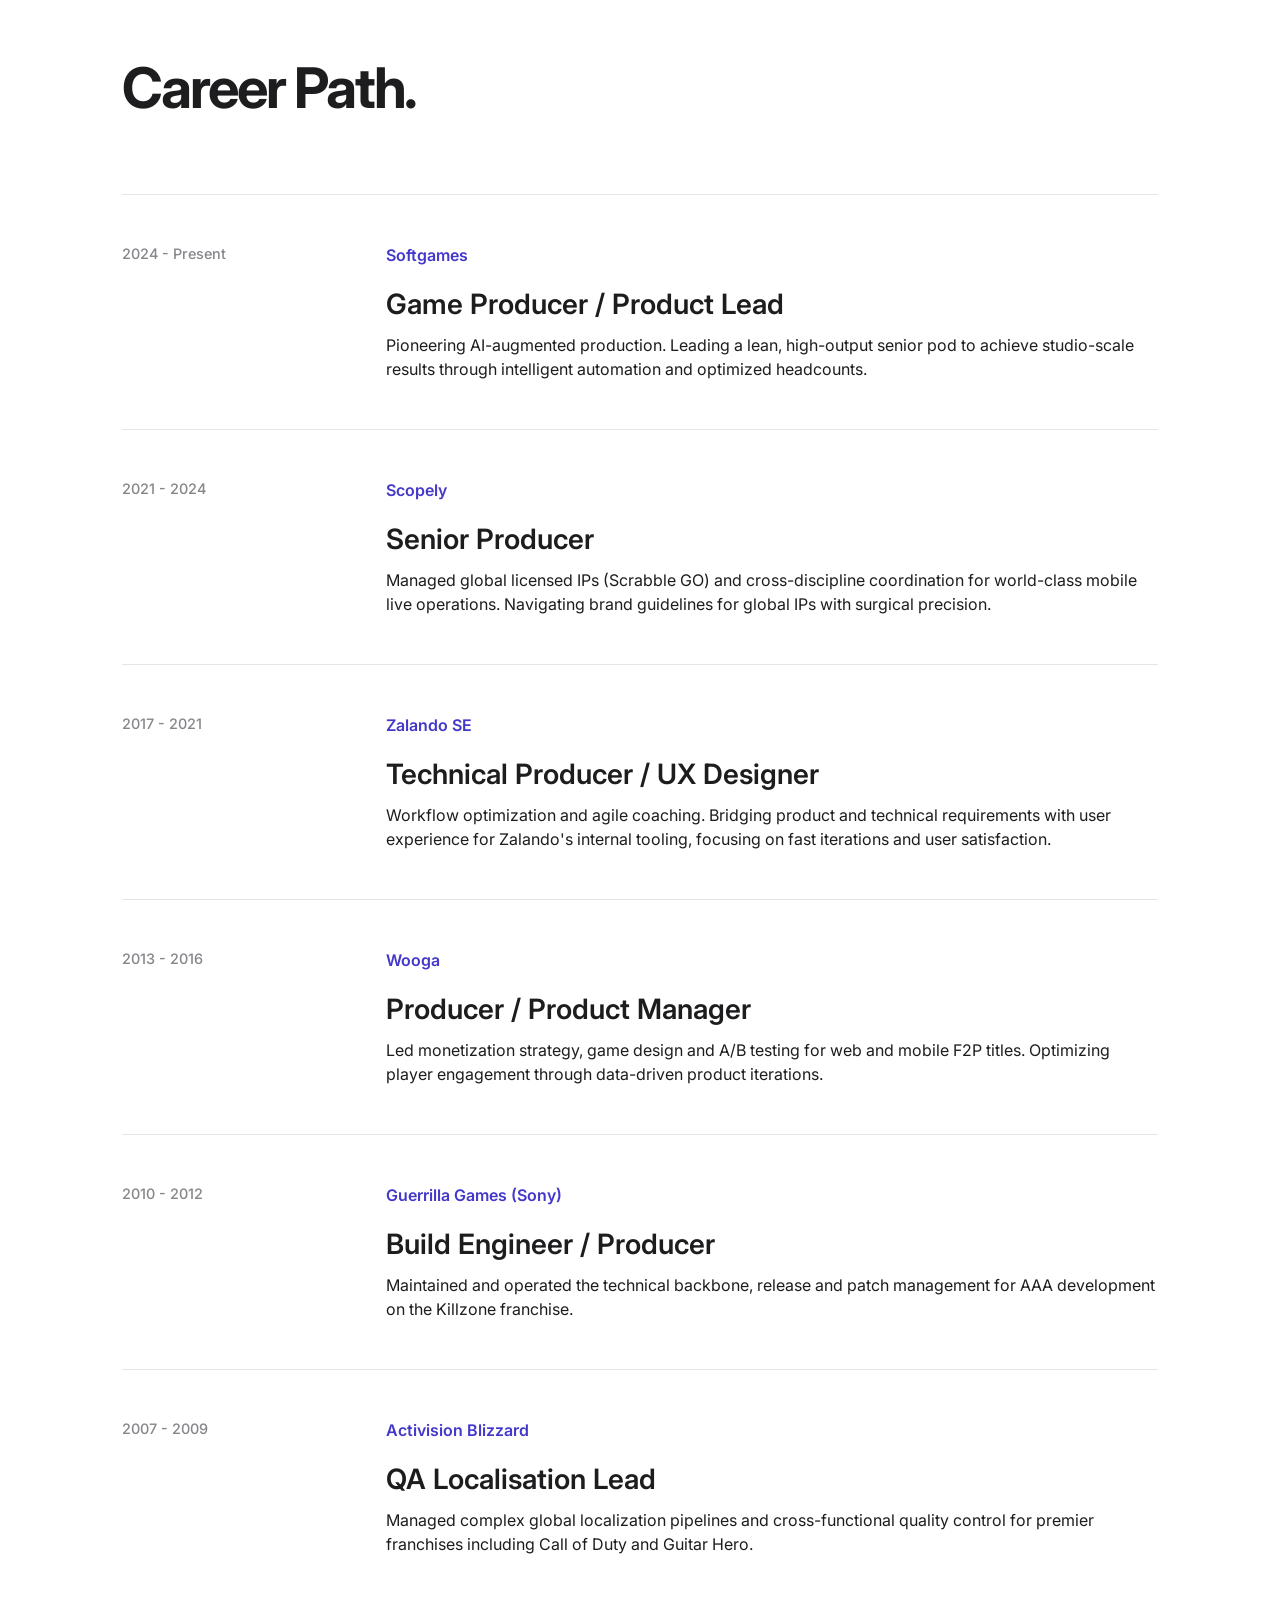
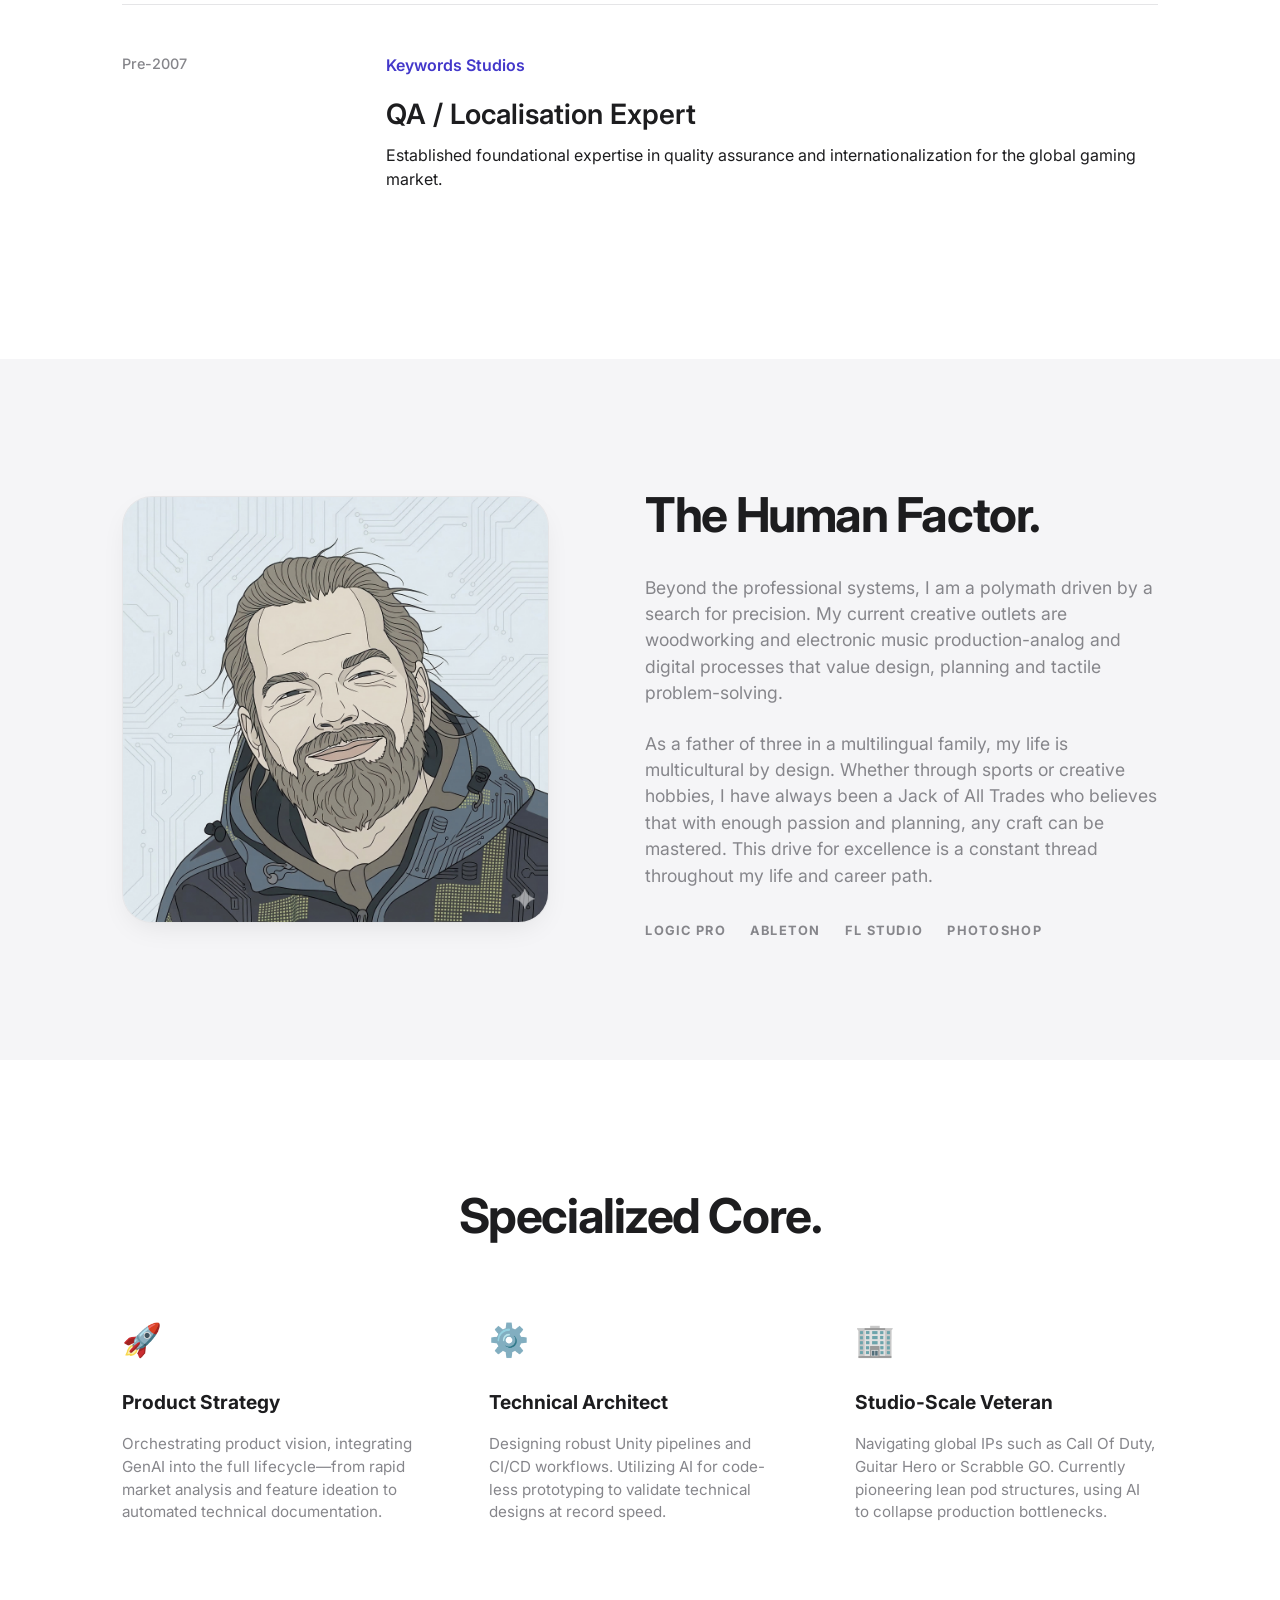
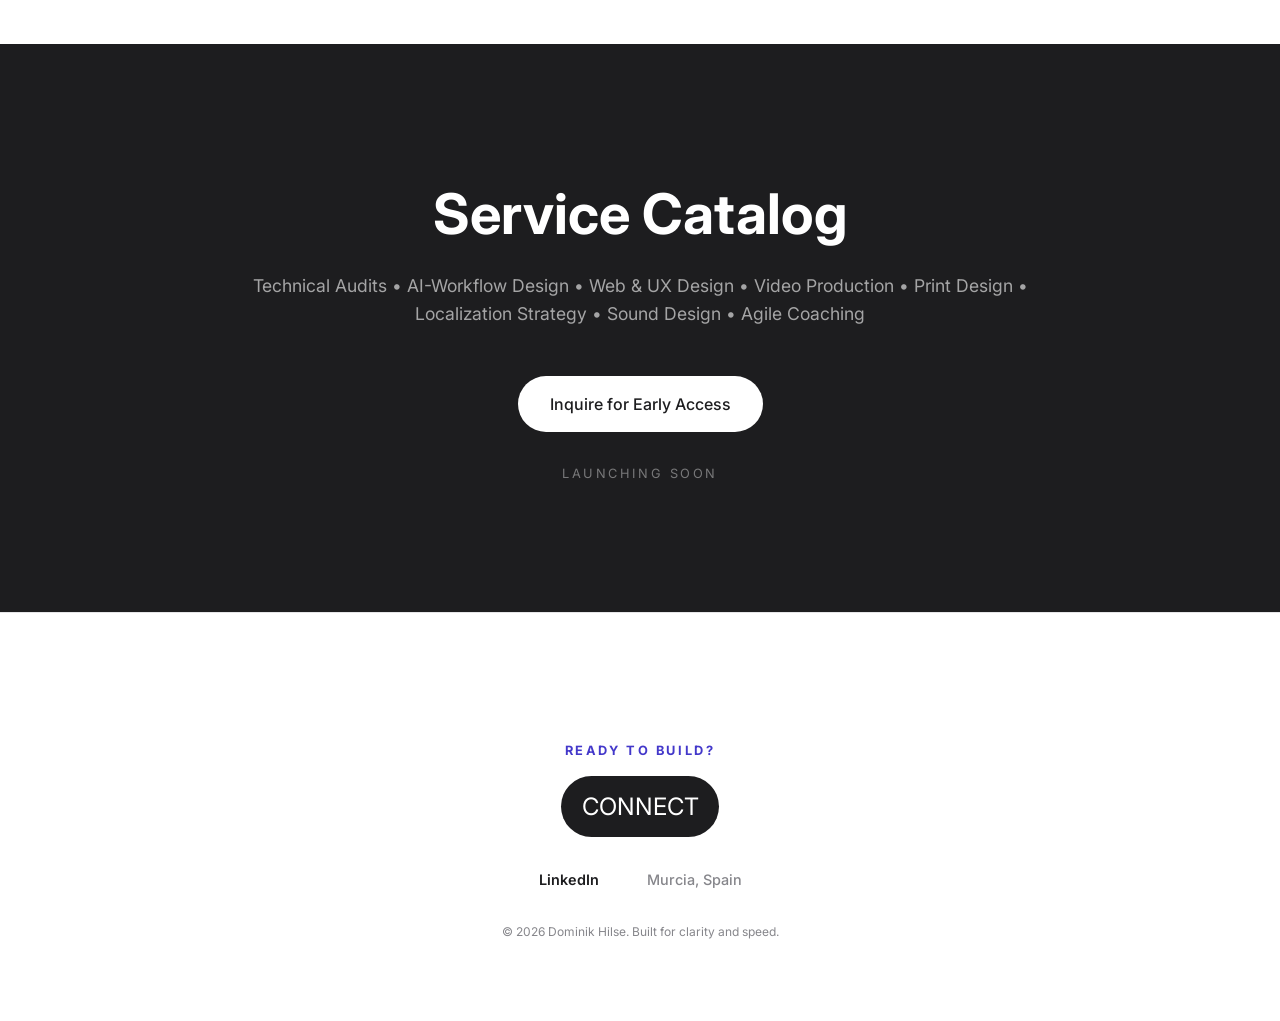
==== commit f7a16f04: "Version ready for sharing - Profile text cleanup - css adjustments - XXL CTA Connect button - hidden" ====
--- a/index.html
+++ b/index.html
@@ -4,6 +4,24 @@
     <meta charset="UTF-8">
     <meta name="viewport" content="width=device-width, initial-scale=1.0">
     <title>Dominik Hilse | AI-Augmented Senior Producer</title>
+    <meta name="description" content="Dominik Hilse - AI-Augmented Senior Producer & Media System Designer. 20 years experience in AAA, F2P, Web, and UX development.">
+    <meta name="keywords" content="Senior Producer, AI Production, Game Development, Media System Designer, Technical Producer, Unity, CI/CD">
+    <meta name="author" content="Dominik Hilse">
+
+    <!-- Open Graph / Facebook -->
+    <meta property="og:type" content="website">
+    <meta property="og:url" content="https://www.dominikhilse.com/">
+    <meta property="og:title" content="Dominik Hilse | AI-Augmented Senior Producer">
+    <meta property="og:description" content="Acting as a force multiplier for lean, senior teams to achieve studio-scale output through intelligent data pipelines.">
+    <meta property="og:image" content="https://www.dominikhilse.com/img/techViz.png">
+
+    <!-- Twitter -->
+    <meta property="twitter:card" content="summary_large_image">
+    <meta property="twitter:url" content="https://www.dominikhilse.com/">
+    <meta property="twitter:title" content="Dominik Hilse | AI-Augmented Senior Producer">
+    <meta property="twitter:description" content="Acting as a force multiplier for lean, senior teams to achieve studio-scale output through intelligent data pipelines.">
+    <meta property="twitter:image" content="https://www.dominikhilse.com/img/techViz.png">
+
     <link rel="preconnect" href="https://fonts.googleapis.com">
     <link rel="preconnect" href="https://fonts.gstatic.com" crossorigin>
     <link href="https://fonts.googleapis.com/css2?family=Inter:wght@300;400;500;600;700;800&display=swap" rel="stylesheet">
@@ -19,8 +37,8 @@
                 <li><a href="#experience">Career</a></li>
                 <li><a href="#specializations">Specializations</a></li>
                 <li><a href="#human">Human Factor</a></li>
-                <li><a href="#contact" class="nav-cta">Connect</a></li>
             </ul>
+            <a href="#contact" class="nav-cta">Connect</a>
         </div>
     </nav>
 
@@ -176,19 +194,19 @@
 
             <div class="skills-grid">
                 <div class="skill-item">
-                    <div style="font-size: 2rem; margin-bottom: 1.5rem;">🤖</div>
-                    <h3>AI Force Multiplier</h3>
-                    <p style="color: var(--text-muted); font-size: 0.95rem;">Expert in integrating GenAI into product lifecycles-from code-less prototyping to automated technical documentation.</p>
+                    <div style="font-size: 2rem; margin-bottom: 1.5rem;">🚀</div>
+                    <h3>Product Strategy</h3>
+                    <p style="color: var(--text-muted); font-size: 0.95rem;">Orchestrating product vision, integrating GenAI into the full lifecycle—from rapid market analysis and feature ideation to automated technical documentation.</p>
                 </div>
                 <div class="skill-item">
                     <div style="font-size: 2rem; margin-bottom: 1.5rem;">⚙️</div>
-                    <h3>Technical Production</h3>
-                    <p style="color: var(--text-muted); font-size: 0.95rem;">Mastery of Build Pipelines (CI/CD), Unity project structure and technical design documentation.</p>
+                    <h3>Technical Architect</h3>
+                    <p style="color: var(--text-muted); font-size: 0.95rem;">Designing robust Unity pipelines and CI/CD workflows. Utilizing AI for code-less prototyping to validate technical designs at record speed. </p>
                 </div>
                 <div class="skill-item">
-                    <div style="font-size: 2rem; margin-bottom: 1.5rem;">🌎</div>
-                    <h3>The IP Veteran</h3>
-                    <p style="color: var(--text-muted); font-size: 0.95rem;">A track record of navigating brand guidelines for world-class IPs, including Call of Duty and Guitar Hero.</p>
+                    <div style="font-size: 2rem; margin-bottom: 1.5rem;">🏢</div>
+                    <h3>Studio-Scale Veteran</h3>
+                    <p style="color: var(--text-muted); font-size: 0.95rem;">Navigating global IPs such as Call Of Duty, Guitar Hero or Scrabble GO. Currently pioneering lean pod structures, using AI to collapse production bottlenecks.</p>
                 </div>
             </div>
         </div>
@@ -198,7 +216,7 @@
         <div class="full-width-block">
             <div class="container" style="text-align: center;">
                 <h2 style="font-size: clamp(2rem, 5vw, 3.5rem); margin-bottom: 1rem; font-weight: 700;">Service Catalog</h2>
-                <p style="opacity: 0.6; margin-bottom: 3rem; font-size: 1.2rem;">Technical Audits • AI-Workflow Design • Agile Coaching</p>
+                <p style="opacity: 0.6; margin-bottom: 3rem; font-size: 1.1rem; line-height: 1.6; max-width: 800px; margin-left: auto; margin-right: auto;">Technical Audits • AI-Workflow Design • Web & UX Design • Video Production • Print Design • Localization Strategy • Sound Design • Agile Coaching</p>
                 <a href="mailto:dominik.hilse@gmail.com" class="btn" style="background: white; color: var(--text);">Inquire for Early Access</a>
                 <p style="opacity: 0.4; margin-top: 2rem; font-size: 0.8rem; text-transform: uppercase; letter-spacing: 0.2em;">Launching Soon</p>
             </div>
--- a/css/style.css
+++ b/css/style.css
@@ -96,6 +96,8 @@
        .nav-links a:hover { opacity: 1; }
 
        .nav-cta {
+           text-decoration: none;
+           display: inline-block;
            background: var(--text);
            color: white !important;
            padding: 0.3rem 0.8rem;
@@ -113,7 +115,15 @@
            text-decoration: none;
            text-transform: uppercase;
            opacity: 1 !important;
+           transition: var(--transition);
+           display: inline-block;
+           transition: var(--transition);
            
+       }
+
+       /* Ensure the Nav CTA is always visible even if links are hidden */
+       .nav-content .nav-cta {
+           display: inline-block;
        }
 
        /* --- HERO --- */
@@ -150,7 +160,7 @@
        }
        .hero h1 span.title {
            display: block;
-           font-size: 2.4rem;
+           font-size: 2rem;
            color: black !important;
 
            padding-bottom: 0.1em; /* Ensures 'y' and 'g' aren't cut off */
@@ -162,6 +172,8 @@
            max-width: 700px;
            margin: 0 auto 3rem;
            font-weight: 400;
+           text-transform:none;
+           letter-spacing: normal;
        }
 
        /* --- PRODUCT REVEAL SECTIONS --- */
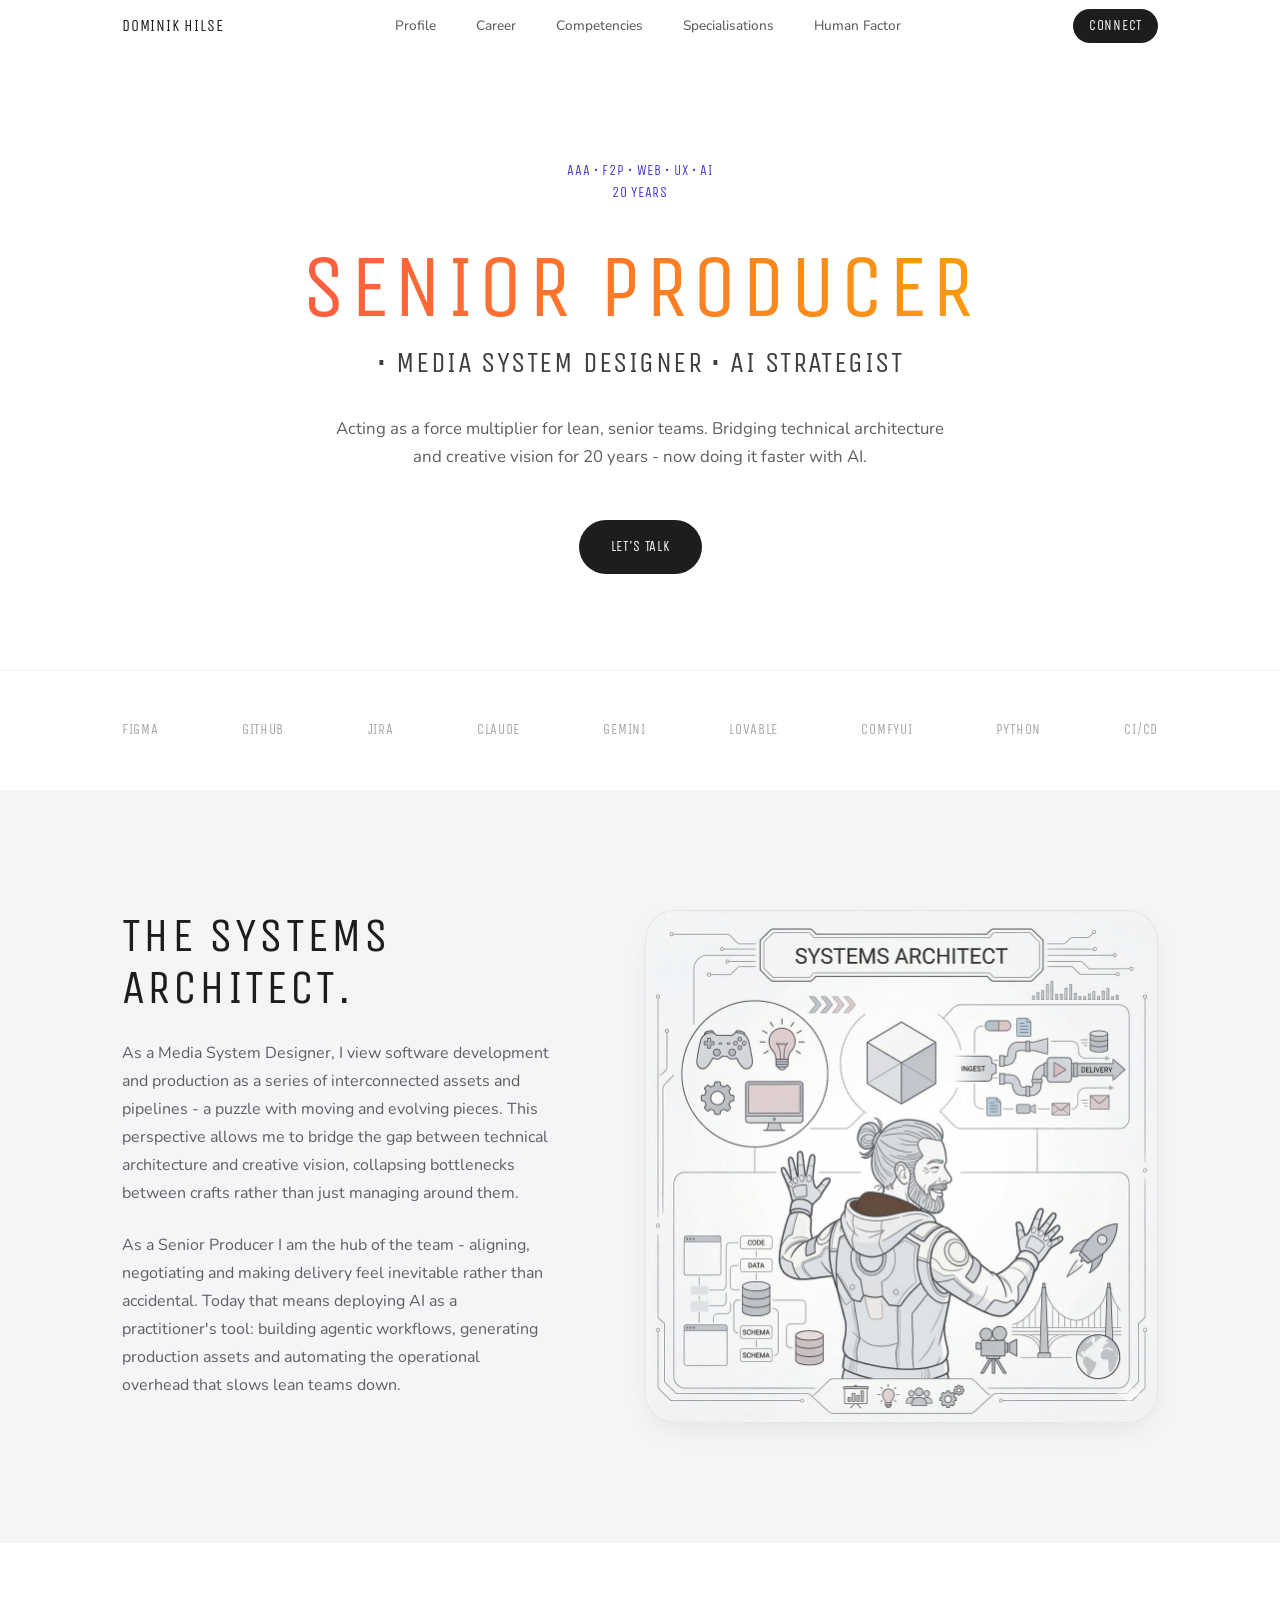
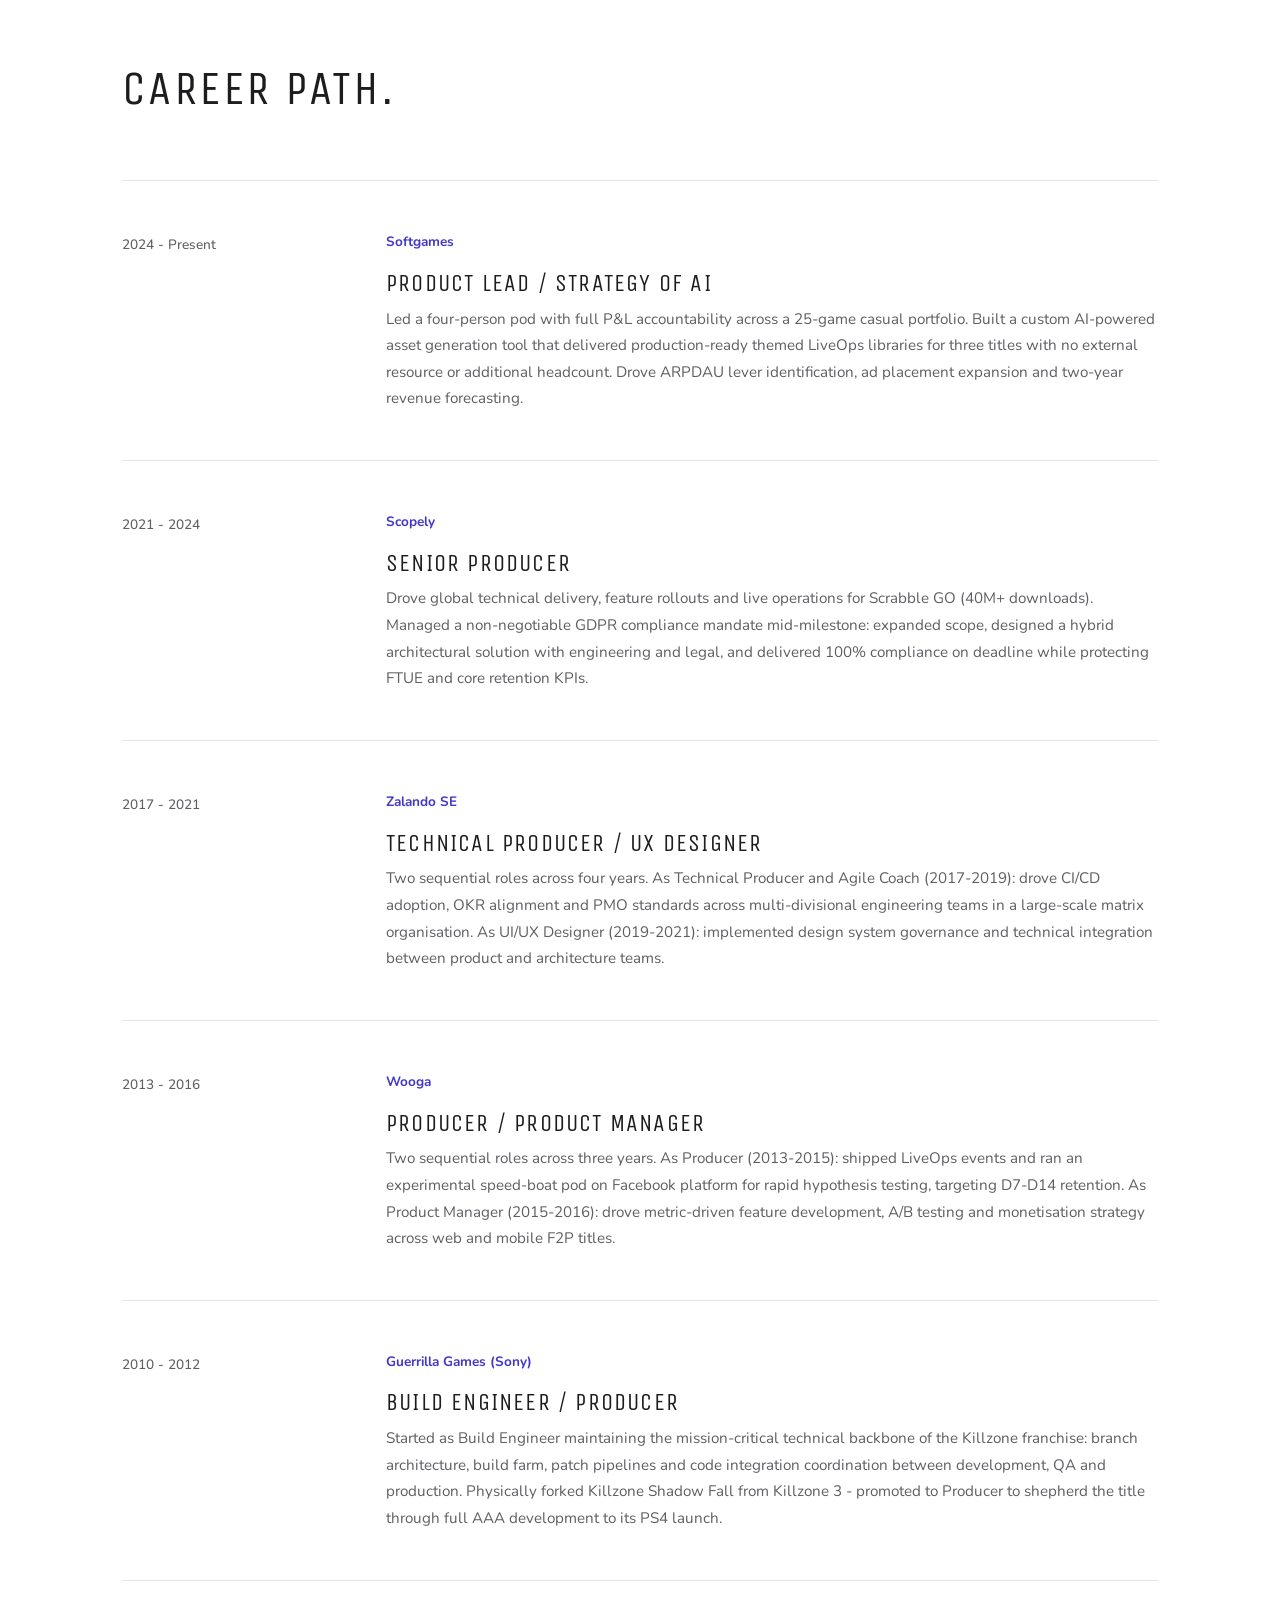
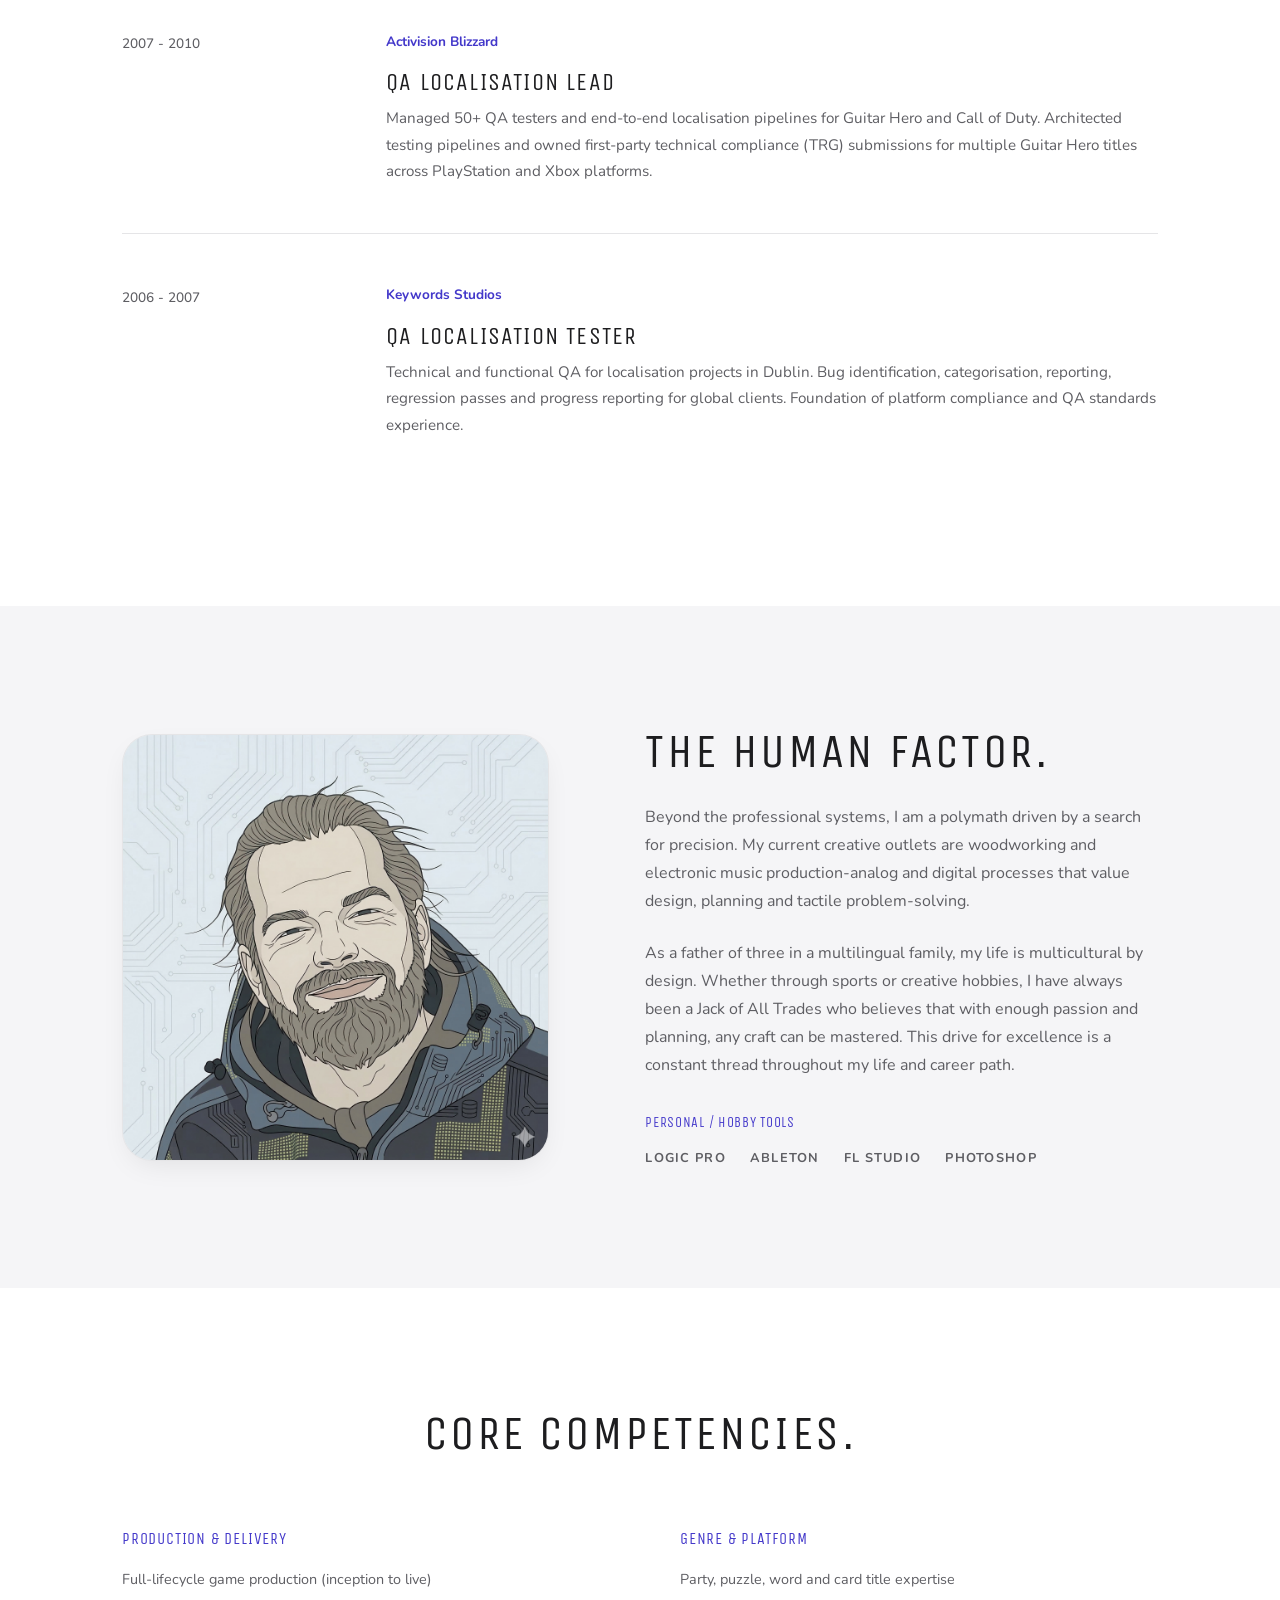
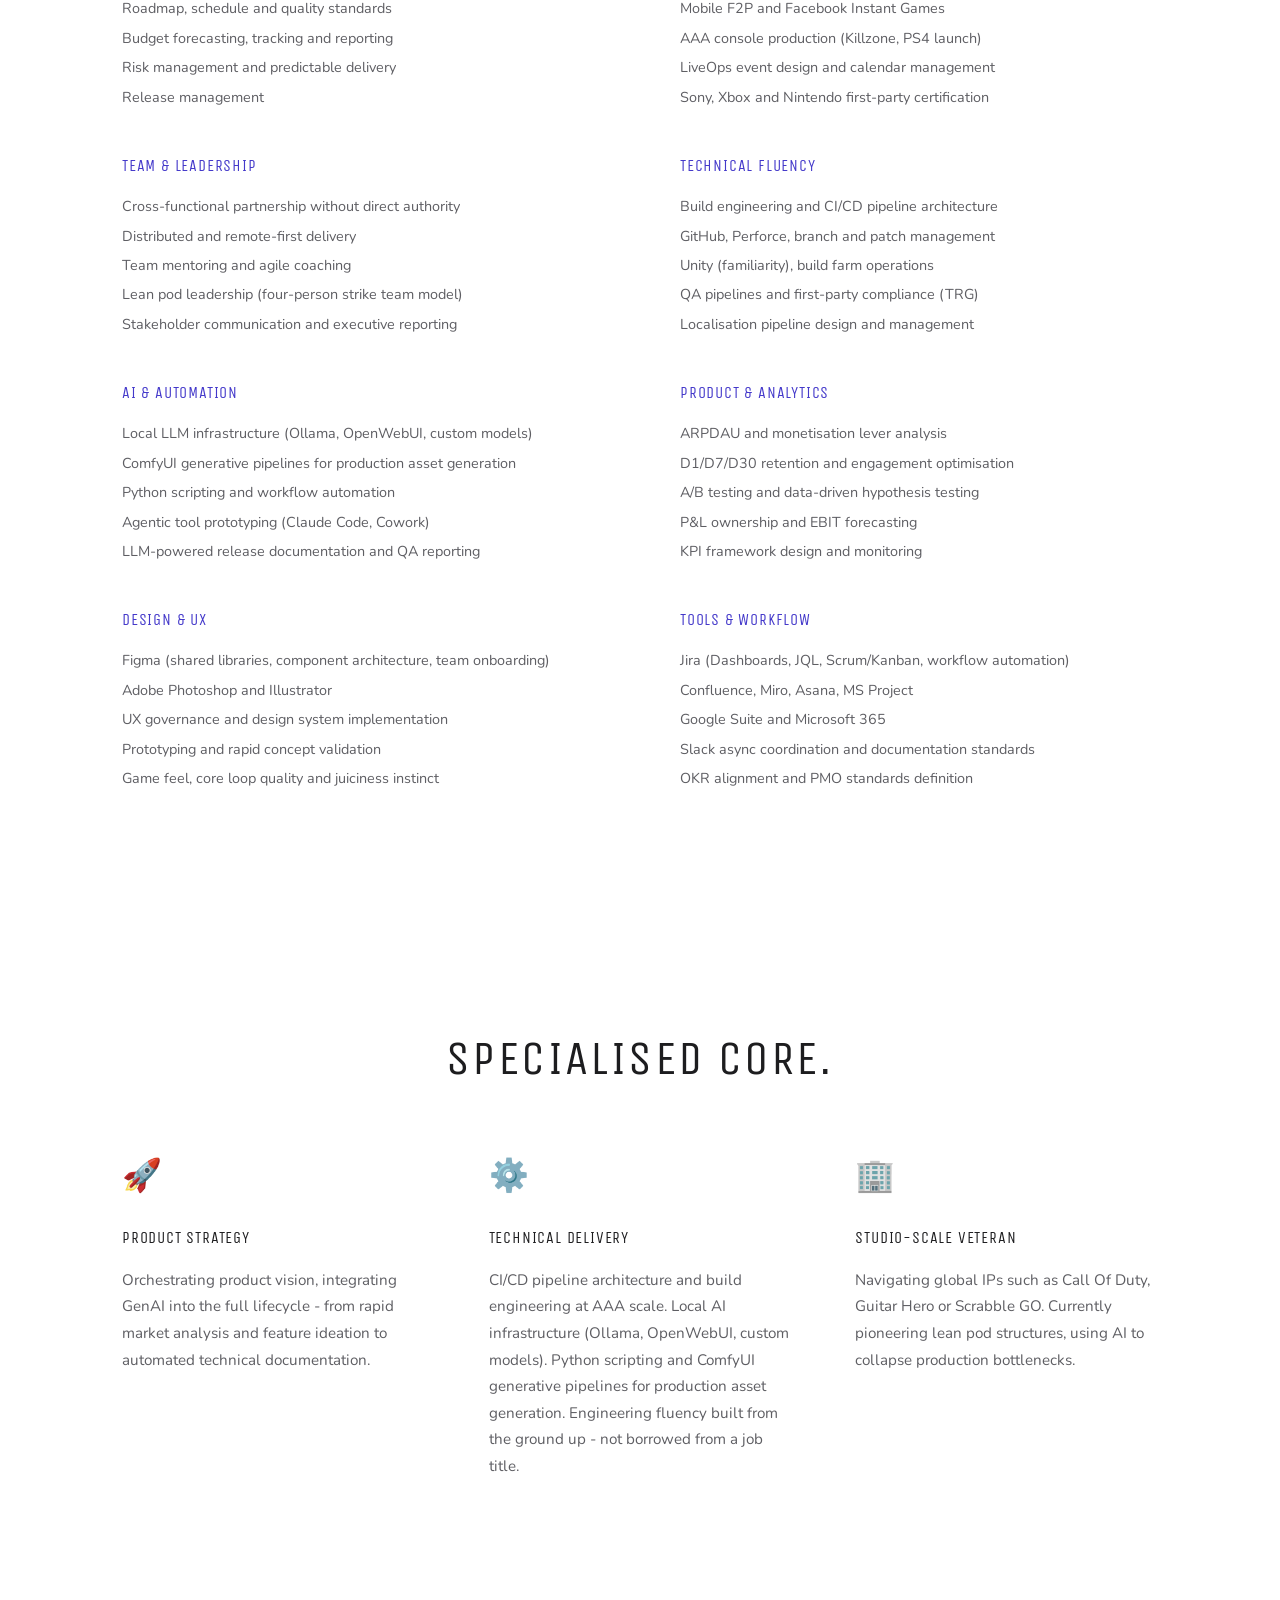
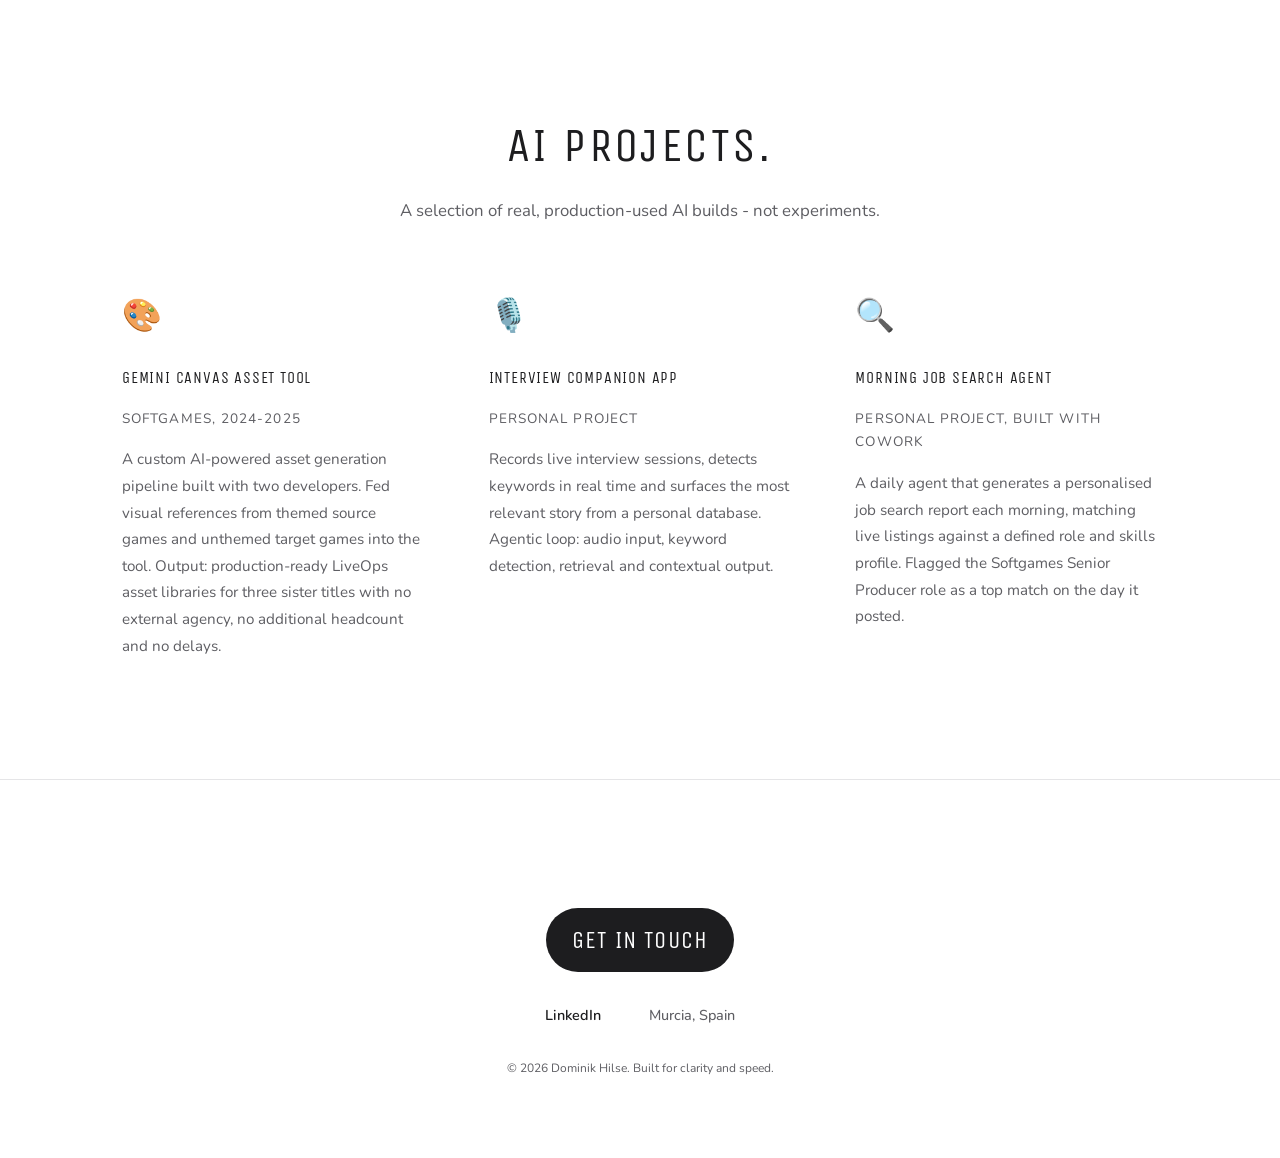
==== commit 363c9ab9: "layout and most importantly content changes" ====
--- a/index.html
+++ b/index.html
@@ -4,27 +4,27 @@
     <meta charset="UTF-8">
     <meta name="viewport" content="width=device-width, initial-scale=1.0">
     <title>Dominik Hilse | AI-Augmented Senior Producer</title>
-    <meta name="description" content="Dominik Hilse - AI-Augmented Senior Producer & Media System Designer. 20 years experience in AAA, F2P, Web, and UX development.">
-    <meta name="keywords" content="Senior Producer, AI Production, Game Development, Media System Designer, Technical Producer, Unity, CI/CD">
+    <meta name="description" content="Dominik Hilse - AI-Augmented Senior Producer & Media System Designer. 20 years experience in AAA, F2P, Web and UX development.">
+    <meta name="keywords" content="Senior Producer, AI Production, Game Development, Media System Designer, Technical Producer, CI/CD, ComfyUI, LLM Pipelines, Agentic Workflows, Python, Ollama, F2P, LiveOps, Scrabble GO, Killzone">
     <meta name="author" content="Dominik Hilse">
 
     <!-- Open Graph / Facebook -->
     <meta property="og:type" content="website">
     <meta property="og:url" content="https://www.dominikhilse.com/">
     <meta property="og:title" content="Dominik Hilse | AI-Augmented Senior Producer">
-    <meta property="og:description" content="Acting as a force multiplier for lean, senior teams to achieve studio-scale output through intelligent data pipelines.">
+    <meta property="og:description" content="Acting as a force multiplier for lean, senior teams. Bridging technical architecture and creative vision for 20 years - now doing it faster with AI.">
     <meta property="og:image" content="https://www.dominikhilse.com/img/techViz.png">
 
     <!-- Twitter -->
     <meta property="twitter:card" content="summary_large_image">
     <meta property="twitter:url" content="https://www.dominikhilse.com/">
     <meta property="twitter:title" content="Dominik Hilse | AI-Augmented Senior Producer">
-    <meta property="twitter:description" content="Acting as a force multiplier for lean, senior teams to achieve studio-scale output through intelligent data pipelines.">
+    <meta property="twitter:description" content="Acting as a force multiplier for lean, senior teams. Bridging technical architecture and creative vision for 20 years - now doing it faster with AI.">
     <meta property="twitter:image" content="https://www.dominikhilse.com/img/techViz.png">
 
     <link rel="preconnect" href="https://fonts.googleapis.com">
     <link rel="preconnect" href="https://fonts.gstatic.com" crossorigin>
-    <link href="https://fonts.googleapis.com/css2?family=Inter:wght@300;400;500;600;700;800&display=swap" rel="stylesheet">
+    <link href="https://fonts.googleapis.com/css2?family=Nunito:ital,wght@0,300;0,400;0,500;0,600;0,700;0,800;1,300;1,400&family=Unica+One&display=swap" rel="stylesheet">
     <link rel="stylesheet" href="css/style.css">
 </head>
 <body>
@@ -35,7 +35,8 @@
             <ul class="nav-links">
                 <li><a href="#about">Profile</a></li>
                 <li><a href="#experience">Career</a></li>
-                <li><a href="#specializations">Specializations</a></li>
+                <li><a href="#competencies">Competencies</a></li>
+                <li><a href="#specialisations">Specialisations</a></li>
                 <li><a href="#human">Human Factor</a></li>
             </ul>
             <a href="#contact" class="nav-cta">Connect</a>
@@ -44,12 +45,12 @@
 
     <header class="hero reveal">
         <div class="container">
-            <span class="hero-tag">AAA • F2P • WEB • UX • AI<p>20 Years</span>
+            <span class="hero-tag">AAA • F2P • WEB • UX • AI<br>20 Years</span>
             <h1>
                 <span class="highlight">Senior Producer</span>
-                <span class="title">Media System Designer <br>AI-Augmentation</span>
+                <span class="title">  •   Media System Designer   •   AI Strategist</span>
             </h1>
-            <p class="lead">Acting as a force multiplier for lean, senior teams to achieve studio-scale output through intelligent data pipelines.</p>
+            <p class="lead">Acting as a force multiplier for lean, senior teams. Bridging technical architecture and creative vision for 20 years - now doing it faster with AI.</p>
             <div class="hero-actions">
                 <a href="#contact" class="btn btn-primary">Let's Talk</a>
             </div>
@@ -61,11 +62,12 @@
             <div class="tech-item">FIGMA</div>
             <div class="tech-item">GITHUB</div>
             <div class="tech-item">JIRA</div>
+            <div class="tech-item">CLAUDE</div>
             <div class="tech-item">GEMINI</div>
-            <div class="tech-item">CHATGPT</div>
             <div class="tech-item">LOVABLE</div>
+            <div class="tech-item">COMFYUI</div>
+            <div class="tech-item">PYTHON</div>
             <div class="tech-item">CI/CD</div>
-            <div class="tech-item">UNITY</div>
         </div>
     </div>
 
@@ -73,8 +75,8 @@
         <div class="container reveal-grid">
             <div class="reveal-content">
                 <h2>The Systems Architect.</h2>
-                <p>As a Media System Designer, I view software development and production as a series of interconnected assets and pipelines, a puzzle with moving and evolving pieces.</p>
-                <p>This perspective allows me to translate complex technical requirements into actionable creative visions seamlessly. As a Senior Producer I bridge gaps and fill holes, I align and negotiate, I am the hub, the glue holding teams and projects together.</p>
+                <p>As a Media System Designer, I view software development and production as a series of interconnected assets and pipelines - a puzzle with moving and evolving pieces. This perspective allows me to bridge the gap between technical architecture and creative vision, collapsing bottlenecks between crafts rather than just managing around them.</p>
+                <p>As a Senior Producer I am the hub of the team - aligning, negotiating and making delivery feel inevitable rather than accidental. Today that means deploying AI as a practitioner's tool: building agentic workflows, generating production assets and automating the operational overhead that slows lean teams down.</p>
             </div>
             <div class="visual-container">
                 <img src="img/techViz.png" alt="Technical Workflow Visualization">
@@ -85,7 +87,7 @@
     <section id="experience" class="section">
         <div class="container">
             <div style="margin-bottom: 4rem;" class="reveal">
-                <h2 style="font-size: 3.5rem; letter-spacing: -0.04em; font-weight: 700;">Career Path.</h2>
+                <h2>Career Path.</h2>
             </div>
 
             <a href="https://www.softgames.com" target="_blank" class="career-row reveal">
@@ -93,8 +95,8 @@
                     <div class="career-date">2024 - Present</div>
                     <div class="career-details">
                         <div class="company">Softgames</div>
-                        <h3>Game Producer / Product Lead</h3>
-                        <p>Pioneering AI-augmented production. Leading a lean, high-output senior pod to achieve studio-scale results through intelligent automation and optimized headcounts.</p>
+                        <h3>Product Lead / Strategy of AI</h3>
+                        <p>Led a four-person pod with full P&L accountability across a 25-game casual portfolio. Built a custom AI-powered asset generation tool that delivered production-ready themed LiveOps libraries for three titles with no external resource or additional headcount. Drove ARPDAU lever identification, ad placement expansion and two-year revenue forecasting.</p>
                     </div>
                 </div>
             </a>
@@ -105,7 +107,7 @@
                     <div class="career-details">
                         <div class="company">Scopely</div>
                         <h3>Senior Producer</h3>
-                        <p>Managed global licensed IPs (Scrabble GO) and cross-discipline coordination for world-class mobile live operations. Navigating brand guidelines for global IPs with surgical precision.</p>
+                        <p>Drove global technical delivery, feature rollouts and live operations for Scrabble GO (40M+ downloads). Managed a non-negotiable GDPR compliance mandate mid-milestone: expanded scope, designed a hybrid architectural solution with engineering and legal, and delivered 100% compliance on deadline while protecting FTUE and core retention KPIs.</p>
                     </div>
                 </div>
             </a>
@@ -116,7 +118,7 @@
                     <div class="career-details">
                         <div class="company">Zalando SE</div>
                         <h3>Technical Producer / UX Designer</h3>
-                        <p>Workflow optimization and agile coaching. Bridging product and technical requirements with user experience for Zalando's internal tooling, focusing on fast iterations and user satisfaction.</p>
+                        <p>Two sequential roles across four years. As Technical Producer and Agile Coach (2017-2019): drove CI/CD adoption, OKR alignment and PMO standards across multi-divisional engineering teams in a large-scale matrix organisation. As UI/UX Designer (2019-2021): implemented design system governance and technical integration between product and architecture teams.</p>
                     </div>
                 </div>
             </a>
@@ -127,7 +129,7 @@
                     <div class="career-details">
                         <div class="company">Wooga</div>
                         <h3>Producer / Product Manager</h3>
-                        <p>Led monetization strategy, game design and A/B testing for web and mobile F2P titles. Optimizing player engagement through data-driven product iterations.</p>
+                        <p>Two sequential roles across three years. As Producer (2013-2015): shipped LiveOps events and ran an experimental speed-boat pod on Facebook platform for rapid hypothesis testing, targeting D7-D14 retention. As Product Manager (2015-2016): drove metric-driven feature development, A/B testing and monetisation strategy across web and mobile F2P titles.</p>
                     </div>
                 </div>
             </a>
@@ -138,29 +140,29 @@
                     <div class="career-details">
                         <div class="company">Guerrilla Games (Sony)</div>
                         <h3>Build Engineer / Producer</h3>
-                        <p>Maintained and operated the technical backbone, release and patch management for AAA development on the Killzone franchise.</p>
+                        <p>Started as Build Engineer maintaining the mission-critical technical backbone of the Killzone franchise: branch architecture, build farm, patch pipelines and code integration coordination between development, QA and production. Physically forked Killzone Shadow Fall from Killzone 3 - promoted to Producer to shepherd the title through full AAA development to its PS4 launch.</p>
                     </div>
                 </div>
             </a>
 
             <a href="https://www.activision.com" target="_blank" class="career-row reveal">
                 <div class="career-grid">
-                    <div class="career-date">2007 - 2009</div>
+                    <div class="career-date">2007 - 2010</div>
                     <div class="career-details">
                         <div class="company">Activision Blizzard</div>
                         <h3>QA Localisation Lead</h3>
-                        <p>Managed complex global localization pipelines and cross-functional quality control for premier franchises including Call of Duty and Guitar Hero.</p>
+                        <p>Managed 50+ QA testers and end-to-end localisation pipelines for Guitar Hero and Call of Duty. Architected testing pipelines and owned first-party technical compliance (TRG) submissions for multiple Guitar Hero titles across PlayStation and Xbox platforms.</p>
                     </div>
                 </div>
             </a>
 
             <a href="https://www.keywordsstudios.com" target="_blank" class="career-row reveal">
                 <div class="career-grid">
-                    <div class="career-date">Pre-2007</div>
+                    <div class="career-date">2006 - 2007</div>
                     <div class="career-details">
                         <div class="company">Keywords Studios</div>
-                        <h3>QA / Localisation Expert</h3>
-                        <p>Established foundational expertise in quality assurance and internationalization for the global gaming market.</p>
+                        <h3>QA Localisation Tester</h3>
+                        <p>Technical and functional QA for localisation projects in Dublin. Bug identification, categorisation, reporting, regression passes and progress reporting for global clients. Foundation of platform compliance and QA standards experience.</p>
                     </div>
                 </div>
             </a>
@@ -176,32 +178,134 @@
                 <h2>The Human Factor.</h2>
                 <p>Beyond the professional systems, I am a polymath driven by a search for precision. My current creative outlets are woodworking and electronic music production-analog and digital processes that value design, planning and tactile problem-solving.</p>
                 <p>As a father of three in a multilingual family, my life is multicultural by design. Whether through sports or creative hobbies, I have always been a Jack of All Trades who believes that with enough passion and planning, any craft can be mastered. This drive for excellence is a constant thread throughout my life and career path.</p>
-                <div style="margin-top: 2rem; display: flex; gap: 1.5rem; color: var(--text-muted); font-size: 0.8rem; font-weight: 700; text-transform: uppercase; letter-spacing: 0.1em; flex-wrap: wrap;">
-                    <span>Logic Pro</span>
-                    <span>Ableton</span>
-                    <span>FL Studio</span>
-                    <span>Photoshop</span>
-                </div>
-            </div>
-        </div>
-    </section>
-
-    <section id="specializations" class="section reveal">
+                <div style="margin-top: 2rem;">
+                    <p style="font-family: var(--font-display); font-size: 0.875rem; color: var(--accent); text-transform: uppercase; letter-spacing: 0.05em; margin-bottom: 0.75rem;">Personal / hobby tools</p>
+                    <div style="display: flex; gap: 1.5rem; color: var(--text-muted); font-size: 0.8rem; font-weight: 700; text-transform: uppercase; letter-spacing: 0.1em; flex-wrap: wrap;">
+                        <span>Logic Pro</span>
+                        <span>Ableton</span>
+                        <span>FL Studio</span>
+                        <span>Photoshop</span>
+                    </div>
+                </div>
+            </div>
+        </div>
+    </section>
+
+    <section id="competencies" class="section reveal">
         <div class="container">
             <div class="reveal-content" style="text-align: center; margin-bottom: 4rem;">
-                <h2>Specialized Core.</h2>
+                <h2>Core Competencies.</h2>
+            </div>
+            <div class="skills-grid" style="grid-template-columns: repeat(2, 1fr); gap: 2.5rem 5rem;">
+
+                <div class="skill-item">
+                    <p style="font-family: var(--font-display); font-size: 1rem; color: var(--accent); letter-spacing: 0.05em; margin-bottom: 0.75rem;">PRODUCTION &amp; DELIVERY</p>
+                    <ul style="list-style: none; padding: 0; margin: 0;">
+                        <li style="font-size: 0.9rem; color: var(--text-muted); padding: 0.2rem 0; line-height: 1.6;">Full-lifecycle game production (inception to live)</li>
+                        <li style="font-size: 0.9rem; color: var(--text-muted); padding: 0.2rem 0; line-height: 1.6;">Roadmap, schedule and quality standards</li>
+                        <li style="font-size: 0.9rem; color: var(--text-muted); padding: 0.2rem 0; line-height: 1.6;">Budget forecasting, tracking and reporting</li>
+                        <li style="font-size: 0.9rem; color: var(--text-muted); padding: 0.2rem 0; line-height: 1.6;">Risk management and predictable delivery</li>
+                        <li style="font-size: 0.9rem; color: var(--text-muted); padding: 0.2rem 0; line-height: 1.6;">Release management</li>
+                    </ul>
+                </div>
+
+                <div class="skill-item">
+                    <p style="font-family: var(--font-display); font-size: 1rem; color: var(--accent); letter-spacing: 0.05em; margin-bottom: 0.75rem;">GENRE &amp; PLATFORM</p>
+                    <ul style="list-style: none; padding: 0; margin: 0;">
+                        <li style="font-size: 0.9rem; color: var(--text-muted); padding: 0.2rem 0; line-height: 1.6;">Party, puzzle, word and card title expertise</li>
+                        <li style="font-size: 0.9rem; color: var(--text-muted); padding: 0.2rem 0; line-height: 1.6;">Mobile F2P and Facebook Instant Games</li>
+                        <li style="font-size: 0.9rem; color: var(--text-muted); padding: 0.2rem 0; line-height: 1.6;">AAA console production (Killzone, PS4 launch)</li>
+                        <li style="font-size: 0.9rem; color: var(--text-muted); padding: 0.2rem 0; line-height: 1.6;">LiveOps event design and calendar management</li>
+                        <li style="font-size: 0.9rem; color: var(--text-muted); padding: 0.2rem 0; line-height: 1.6;">Sony, Xbox and Nintendo first-party certification</li>
+                    </ul>
+                </div>
+
+                <div class="skill-item">
+                    <p style="font-family: var(--font-display); font-size: 1rem; color: var(--accent); letter-spacing: 0.05em; margin-bottom: 0.75rem;">TEAM &amp; LEADERSHIP</p>
+                    <ul style="list-style: none; padding: 0; margin: 0;">
+                        <li style="font-size: 0.9rem; color: var(--text-muted); padding: 0.2rem 0; line-height: 1.6;">Cross-functional partnership without direct authority</li>
+                        <li style="font-size: 0.9rem; color: var(--text-muted); padding: 0.2rem 0; line-height: 1.6;">Distributed and remote-first delivery</li>
+                        <li style="font-size: 0.9rem; color: var(--text-muted); padding: 0.2rem 0; line-height: 1.6;">Team mentoring and agile coaching</li>
+                        <li style="font-size: 0.9rem; color: var(--text-muted); padding: 0.2rem 0; line-height: 1.6;">Lean pod leadership (four-person strike team model)</li>
+                        <li style="font-size: 0.9rem; color: var(--text-muted); padding: 0.2rem 0; line-height: 1.6;">Stakeholder communication and executive reporting</li>
+                    </ul>
+                </div>
+
+                <div class="skill-item">
+                    <p style="font-family: var(--font-display); font-size: 1rem; color: var(--accent); letter-spacing: 0.05em; margin-bottom: 0.75rem;">TECHNICAL FLUENCY</p>
+                    <ul style="list-style: none; padding: 0; margin: 0;">
+                        <li style="font-size: 0.9rem; color: var(--text-muted); padding: 0.2rem 0; line-height: 1.6;">Build engineering and CI/CD pipeline architecture</li>
+                        <li style="font-size: 0.9rem; color: var(--text-muted); padding: 0.2rem 0; line-height: 1.6;">GitHub, Perforce, branch and patch management</li>
+                        <li style="font-size: 0.9rem; color: var(--text-muted); padding: 0.2rem 0; line-height: 1.6;">Unity (familiarity), build farm operations</li>
+                        <li style="font-size: 0.9rem; color: var(--text-muted); padding: 0.2rem 0; line-height: 1.6;">QA pipelines and first-party compliance (TRG)</li>
+                        <li style="font-size: 0.9rem; color: var(--text-muted); padding: 0.2rem 0; line-height: 1.6;">Localisation pipeline design and management</li>
+                    </ul>
+                </div>
+
+                <div class="skill-item">
+                    <p style="font-family: var(--font-display); font-size: 1rem; color: var(--accent); letter-spacing: 0.05em; margin-bottom: 0.75rem;">AI &amp; AUTOMATION</p>
+                    <ul style="list-style: none; padding: 0; margin: 0;">
+                        <li style="font-size: 0.9rem; color: var(--text-muted); padding: 0.2rem 0; line-height: 1.6;">Local LLM infrastructure (Ollama, OpenWebUI, custom models)</li>
+                        <li style="font-size: 0.9rem; color: var(--text-muted); padding: 0.2rem 0; line-height: 1.6;">ComfyUI generative pipelines for production asset generation</li>
+                        <li style="font-size: 0.9rem; color: var(--text-muted); padding: 0.2rem 0; line-height: 1.6;">Python scripting and workflow automation</li>
+                        <li style="font-size: 0.9rem; color: var(--text-muted); padding: 0.2rem 0; line-height: 1.6;">Agentic tool prototyping (Claude Code, Cowork)</li>
+                        <li style="font-size: 0.9rem; color: var(--text-muted); padding: 0.2rem 0; line-height: 1.6;">LLM-powered release documentation and QA reporting</li>
+                    </ul>
+                </div>
+
+                <div class="skill-item">
+                    <p style="font-family: var(--font-display); font-size: 1rem; color: var(--accent); letter-spacing: 0.05em; margin-bottom: 0.75rem;">PRODUCT &amp; ANALYTICS</p>
+                    <ul style="list-style: none; padding: 0; margin: 0;">
+                        <li style="font-size: 0.9rem; color: var(--text-muted); padding: 0.2rem 0; line-height: 1.6;">ARPDAU and monetisation lever analysis</li>
+                        <li style="font-size: 0.9rem; color: var(--text-muted); padding: 0.2rem 0; line-height: 1.6;">D1/D7/D30 retention and engagement optimisation</li>
+                        <li style="font-size: 0.9rem; color: var(--text-muted); padding: 0.2rem 0; line-height: 1.6;">A/B testing and data-driven hypothesis testing</li>
+                        <li style="font-size: 0.9rem; color: var(--text-muted); padding: 0.2rem 0; line-height: 1.6;">P&amp;L ownership and EBIT forecasting</li>
+                        <li style="font-size: 0.9rem; color: var(--text-muted); padding: 0.2rem 0; line-height: 1.6;">KPI framework design and monitoring</li>
+                    </ul>
+                </div>
+
+                <div class="skill-item">
+                    <p style="font-family: var(--font-display); font-size: 1rem; color: var(--accent); letter-spacing: 0.05em; margin-bottom: 0.75rem;">DESIGN &amp; UX</p>
+                    <ul style="list-style: none; padding: 0; margin: 0;">
+                        <li style="font-size: 0.9rem; color: var(--text-muted); padding: 0.2rem 0; line-height: 1.6;">Figma (shared libraries, component architecture, team onboarding)</li>
+                        <li style="font-size: 0.9rem; color: var(--text-muted); padding: 0.2rem 0; line-height: 1.6;">Adobe Photoshop and Illustrator</li>
+                        <li style="font-size: 0.9rem; color: var(--text-muted); padding: 0.2rem 0; line-height: 1.6;">UX governance and design system implementation</li>
+                        <li style="font-size: 0.9rem; color: var(--text-muted); padding: 0.2rem 0; line-height: 1.6;">Prototyping and rapid concept validation</li>
+                        <li style="font-size: 0.9rem; color: var(--text-muted); padding: 0.2rem 0; line-height: 1.6;">Game feel, core loop quality and juiciness instinct</li>
+                    </ul>
+                </div>
+
+                <div class="skill-item">
+                    <p style="font-family: var(--font-display); font-size: 1rem; color: var(--accent); letter-spacing: 0.05em; margin-bottom: 0.75rem;">TOOLS &amp; WORKFLOW</p>
+                    <ul style="list-style: none; padding: 0; margin: 0;">
+                        <li style="font-size: 0.9rem; color: var(--text-muted); padding: 0.2rem 0; line-height: 1.6;">Jira (Dashboards, JQL, Scrum/Kanban, workflow automation)</li>
+                        <li style="font-size: 0.9rem; color: var(--text-muted); padding: 0.2rem 0; line-height: 1.6;">Confluence, Miro, Asana, MS Project</li>
+                        <li style="font-size: 0.9rem; color: var(--text-muted); padding: 0.2rem 0; line-height: 1.6;">Google Suite and Microsoft 365</li>
+                        <li style="font-size: 0.9rem; color: var(--text-muted); padding: 0.2rem 0; line-height: 1.6;">Slack async coordination and documentation standards</li>
+                        <li style="font-size: 0.9rem; color: var(--text-muted); padding: 0.2rem 0; line-height: 1.6;">OKR alignment and PMO standards definition</li>
+                    </ul>
+                </div>
+
+            </div>
+        </div>
+    </section>
+
+    <section id="specialisations" class="section reveal">
+        <div class="container">
+            <div class="reveal-content" style="text-align: center; margin-bottom: 4rem;">
+                <h2>Specialised Core.</h2>
             </div>
 
             <div class="skills-grid">
                 <div class="skill-item">
                     <div style="font-size: 2rem; margin-bottom: 1.5rem;">🚀</div>
                     <h3>Product Strategy</h3>
-                    <p style="color: var(--text-muted); font-size: 0.95rem;">Orchestrating product vision, integrating GenAI into the full lifecycle—from rapid market analysis and feature ideation to automated technical documentation.</p>
+                    <p style="color: var(--text-muted); font-size: 0.95rem;">Orchestrating product vision, integrating GenAI into the full lifecycle - from rapid market analysis and feature ideation to automated technical documentation.</p>
                 </div>
                 <div class="skill-item">
                     <div style="font-size: 2rem; margin-bottom: 1.5rem;">⚙️</div>
-                    <h3>Technical Architect</h3>
-                    <p style="color: var(--text-muted); font-size: 0.95rem;">Designing robust Unity pipelines and CI/CD workflows. Utilizing AI for code-less prototyping to validate technical designs at record speed. </p>
+                    <h3>Technical Delivery</h3>
+                    <p style="color: var(--text-muted); font-size: 0.95rem;">CI/CD pipeline architecture and build engineering at AAA scale. Local AI infrastructure (Ollama, OpenWebUI, custom models). Python scripting and ComfyUI generative pipelines for production asset generation. Engineering fluency built from the ground up - not borrowed from a job title.</p>
                 </div>
                 <div class="skill-item">
                     <div style="font-size: 2rem; margin-bottom: 1.5rem;">🏢</div>
@@ -212,22 +316,39 @@
         </div>
     </section>
 
-    <section id="catalog" class="reveal">
-        <div class="full-width-block">
-            <div class="container" style="text-align: center;">
-                <h2 style="font-size: clamp(2rem, 5vw, 3.5rem); margin-bottom: 1rem; font-weight: 700;">Service Catalog</h2>
-                <p style="opacity: 0.6; margin-bottom: 3rem; font-size: 1.1rem; line-height: 1.6; max-width: 800px; margin-left: auto; margin-right: auto;">Technical Audits • AI-Workflow Design • Web & UX Design • Video Production • Print Design • Localization Strategy • Sound Design • Agile Coaching</p>
-                <a href="mailto:dominik.hilse@gmail.com" class="btn" style="background: white; color: var(--text);">Inquire for Early Access</a>
-                <p style="opacity: 0.4; margin-top: 2rem; font-size: 0.8rem; text-transform: uppercase; letter-spacing: 0.2em;">Launching Soon</p>
+    <section id="ai-projects" class="section reveal">
+        <div class="container">
+            <div class="reveal-content" style="text-align: center; margin-bottom: 4rem;">
+                <h2>AI Projects.</h2>
+                <p style="color: var(--text-muted); font-size: 1.05rem;">A selection of real, production-used AI builds - not experiments.</p>
+            </div>
+
+            <div class="skills-grid">
+                <div class="skill-item">
+                    <div style="font-size: 2rem; margin-bottom: 1.5rem;">🎨</div>
+                    <h3>Gemini Canvas Asset Tool</h3>
+                    <p style="color: var(--text-muted); font-size: 0.85rem; text-transform: uppercase; letter-spacing: 0.08em; margin-bottom: 1rem;">Softgames, 2024-2025</p>
+                    <p style="color: var(--text-muted); font-size: 0.95rem;">A custom AI-powered asset generation pipeline built with two developers. Fed visual references from themed source games and unthemed target games into the tool. Output: production-ready LiveOps asset libraries for three sister titles with no external agency, no additional headcount and no delays.</p>
+                </div>
+                <div class="skill-item">
+                    <div style="font-size: 2rem; margin-bottom: 1.5rem;">🎙️</div>
+                    <h3>Interview Companion App</h3>
+                    <p style="color: var(--text-muted); font-size: 0.85rem; text-transform: uppercase; letter-spacing: 0.08em; margin-bottom: 1rem;">Personal project</p>
+                    <p style="color: var(--text-muted); font-size: 0.95rem;">Records live interview sessions, detects keywords in real time and surfaces the most relevant story from a personal database. Agentic loop: audio input, keyword detection, retrieval and contextual output.</p>
+                </div>
+                <div class="skill-item">
+                    <div style="font-size: 2rem; margin-bottom: 1.5rem;">🔍</div>
+                    <h3>Morning Job Search Agent</h3>
+                    <p style="color: var(--text-muted); font-size: 0.85rem; text-transform: uppercase; letter-spacing: 0.08em; margin-bottom: 1rem;">Personal project, built with Cowork</p>
+                    <p style="color: var(--text-muted); font-size: 0.95rem;">A daily agent that generates a personalised job search report each morning, matching live listings against a defined role and skills profile. Flagged the Softgames Senior Producer role as a top match on the day it posted.</p>
+                </div>
             </div>
         </div>
     </section>
 
     <footer id="contact" class="reveal">
         <div class="container">
-            <p style="font-size: 0.8rem; font-weight: 700; color: var(--accent); text-transform: uppercase; letter-spacing: 0.2em; margin-bottom: 1rem;">Ready to build?</p>
-
-            <a href="mailto:dominik.hilse@gmail.com" class="xxl-cta">Connect</a>
+            <a href="mailto:dominik.hilse@gmail.com" class="xxl-cta">Get in Touch</a>
 
 
             <div style="display: flex; justify-content: center; gap: 3rem; margin: 2rem;">
--- a/css/style.css
+++ b/css/style.css
@@ -1,379 +1,449 @@
-/* DESIGN SYSTEM: PREMIUM MINIMALIST (APPLE-STYLE)
-          Locked Baseline: March 2026
-       */
-
-       :root {
-           --bg: #ffffff;
-           --bg-soft: #f5f5f7;
-           --text: #1d1d1f;
-           --text-muted: #86868b;
-           --accent: #4338ca;
-           --gradient-start: #ff4d4d; /* Pink */
-           --gradient-end: #f9ab00;   /* Orange */
-           --max-width: 1100px;
-           --section-gap: 7.5rem;
-           --transition: all 0.8s cubic-bezier(0.16, 1, 0.3, 1);
-       }
-
-       * {
-           margin: 0;
-           padding: 0;
-           box-sizing: border-box;
-       }
-
-       body {
-           font-family: 'Inter', -apple-system, sans-serif;
-           background-color: var(--bg);
-           color: var(--text);
-           line-height: 1.5;
-           -webkit-font-smoothing: antialiased;
-           overflow-x: hidden;
-           width: 100%;
-       }
-
-       /* Scroll Reveal Utility */
-       .reveal {
-           opacity: 0;
-           transform: translateY(30px);
-           transition: var(--transition);
-       }
-
-       .reveal.active {
-           opacity: 1;
-           transform: translateY(0);
-       }
-
-       .container {
-           max-width: var(--max-width);
-           margin: 0 auto;
-           padding: 0 2rem;
-           width: 100%;
-       }
-
-       /* --- NAVIGATION --- */
-       nav {
-           position: fixed;
-           top: 0;
-           width: 100%;
-           background: rgba(255, 255, 255, 0.8);
-           backdrop-filter: blur(20px);
-           z-index: 1000;
-           height: 52px;
-           display: flex;
-           align-items: center;
-       }
-
-       .nav-content {
-           display: flex;
-           justify-content: space-between;
-           align-items: center;
-           width: 100%;
-       }
-
-       .logo {
-           font-size: 1.1rem;
-           font-weight: 700;
-           text-decoration: none;
-           color: var(--text);
-           letter-spacing: -0.02em;
-       }
-
-       .nav-links {
-           display: flex;
-           gap: 2.5rem;
-           list-style: none;
-       }
-
-       .nav-links a {
-           text-decoration: none;
-           color: var(--text);
-           font-weight: 400;
-           font-size: 0.8rem;
-           opacity: 0.8;
-           transition: opacity 0.3s;
-       }
-
-       .nav-links a:hover { opacity: 1; }
-
-       .nav-cta {
-           text-decoration: none;
-           display: inline-block;
-           background: var(--text);
-           color: white !important;
-           padding: 0.3rem 0.8rem;
-           border-radius: 99px;
-           font-size: 0.75rem !important;
-           opacity: 1 !important;
-       }
-
-       .xxl-cta {
-           background: var(--text);
-           color: white !important;
-           padding: 0.8rem 1.3rem;
-           border-radius: 99px;
-           font-size: 1.5rem !important;
-           text-decoration: none;
-           text-transform: uppercase;
-           opacity: 1 !important;
-           transition: var(--transition);
-           display: inline-block;
-           transition: var(--transition);
-           
-       }
-
-       /* Ensure the Nav CTA is always visible even if links are hidden */
-       .nav-content .nav-cta {
-           display: inline-block;
-       }
-
-       /* --- HERO --- */
-       .hero {
-           padding: 10rem 0 6rem;
-           text-align: center;
-       }
-
-       .hero-tag {
-           font-size: 0.8rem;
-           font-weight: 600;
-           color: var(--accent);
-           text-transform: uppercase;
-           letter-spacing: 0.1em;
-           margin-bottom: 2rem;
-           display: block;
-       }
-
-       .hero h1 {
-           font-size: clamp(2.5rem, 7vw, 5.5rem);
-           line-height: 1.15; /* Increased to prevent clipping */
-           letter-spacing: 0.01em;
-           font-weight: 700;
-           margin-bottom: 2rem;
-       }
-
-       .hero h1 span.highlight {
-           display: block;
-           font-size: 3.6rem;
-           background: linear-gradient(90deg, var(--gradient-start), var(--gradient-end));
-           -webkit-background-clip: text;
-           -webkit-text-fill-color: transparent;
-           padding-bottom: 0.1em; /* Ensures 'y' and 'g' aren't cut off */
-       }
-       .hero h1 span.title {
-           display: block;
-           font-size: 2rem;
-           color: black !important;
-
-           padding-bottom: 0.1em; /* Ensures 'y' and 'g' aren't cut off */
-       }
-
-       .hero p.lead {
-           font-size: 1rem;
-           color: var(--text-muted);
-           max-width: 700px;
-           margin: 0 auto 3rem;
-           font-weight: 400;
-           text-transform:none;
-           letter-spacing: normal;
-       }
-
-       /* --- PRODUCT REVEAL SECTIONS --- */
-       .section {
-           padding: var(--section-gap) 0;
-       }
-
-       .bg-alt {
-           background-color: var(--bg-soft);
-       }
-
-       .reveal-grid {
-           display: grid;
-           grid-template-columns: 1fr 1.2fr;
-           gap: 6rem;
-           align-items: center;
-           width: 100%;
-       }
-
-       .reveal-content h2 {
-           font-size: 3rem;
-           letter-spacing: -0.03em;
-           margin-bottom: 1.5rem;
-           font-weight: 700;
-       }
-
-       .reveal-content p {
-           font-size: 1.1rem;
-           color: var(--text-muted);
-           margin-bottom: 1.5rem;
-       }
-
-       .visual-container {
-           width: 100%;
-           border-radius: 30px;
-           overflow: hidden;
-           background: rgba(0,0,0,0.03);
-           border: 1px solid rgba(0,0,0,0.03);
-           box-shadow: 0 10px 30px -10px rgba(0,0,0,0.1);
-       }
-
-       .visual-container img {
-           width: 100%;
-           height: auto;
-           display: block;
-       }
-
-       .visual-placeholder {
-           background: rgba(0,0,0,0.03);
-           aspect-ratio: 16/10;
-           border-radius: 30px;
-           display: flex;
-           align-items: center;
-           justify-content: center;
-           color: var(--text-muted);
-           font-size: 0.8rem;
-           font-weight: 500;
-           border: 1px solid rgba(0,0,0,0.03);
-           text-align: center;
-           padding: 2.5rem;
-           max-width: 100%;
-       }
-
-       /* --- CAREER TIMELINE --- */
-       .career-row {
-           display: block;
-           text-decoration: none;
-           color: inherit;
-           padding: 3rem 0;
-           border-top: 1px solid #e5e5e7;
-           transition: var(--transition);
-           cursor: pointer;
-       }
-
-       .career-row:hover {
-           background-color: #fbfbfd;
-       }
-
-       .career-row:hover .company {
-           transform: translateX(5px);
-       }
-
-       .career-grid {
-           display: grid;
-           grid-template-columns: 200px 1fr;
-           gap: 4rem;
-       }
-
-       .career-date {
-           color: var(--text-muted);
-           font-size: 0.9rem;
-           font-weight: 500;
-       }
-
-       .career-details h3 {
-           font-size: 1.75rem;
-           margin-bottom: 0.5rem;
-           font-weight: 600;
-       }
-
-       .career-details .company {
-           font-size: 1rem;
-           font-weight: 600;
-           color: var(--accent);
-           margin-bottom: 1rem;
-           display: inline-block;
-           transition: var(--transition);
-       }
-
-       /* --- SKILL GRID --- */
-       .skills-grid {
-           display: grid;
-           grid-template-columns: repeat(3, 1fr);
-           gap: 4rem;
-           margin-top: 4rem;
-       }
-
-       .skill-item h3 {
-           font-size: 1.2rem;
-           margin-bottom: 1rem;
-           font-weight: 700;
-       }
-
-       /* --- TECH STACK BAR --- */
-       .tech-bar {
-           padding: 3rem 0;
-           background: #fff;
-           border-top: 1px solid #f1f5f9;
-       }
-
-       .tech-list {
-           display: flex;
-           justify-content: space-between;
-           align-items: center;
-           opacity: 0.4;
-           filter: grayscale(1);
-           transition: 0.3s;
-       }
-
-       .tech-list:hover { opacity: 0.8; filter: grayscale(0.5); }
-
-       .tech-item {
-           font-weight: 700;
-           font-size: 0.9rem;
-           letter-spacing: 0.05em;
-       }
-
-       /* --- BUTTONS --- */
-       .btn {
-           padding: 1rem 2rem;
-           border-radius: 99px;
-           text-decoration: none;
-           font-weight: 500;
-           display: inline-block;
-           transition: var(--transition);
-       }
-
-       .btn-primary { background: var(--text); color: white; }
-       .btn-primary:hover { transform: scale(1.05); }
-
-       /* --- FOOTER --- */
-       footer {
-           padding: 8rem 0 5rem;
-           border-top: 1px solid #e5e5e7;
-           text-align: center;
-       }
-
-       .contact-email {
-           font-size: clamp(2rem, 5vw, 4rem);
-           font-weight: 700;
-           letter-spacing: -0.03em;
-           color: var(--text);
-           text-decoration: none;
-           display: block;
-           margin-bottom: 4rem;
-       }
-
-       /* --- FULL WIDTH ELEMENTS --- */
-       .full-width-block {
-           width: 100vw;
-           position: relative;
-           left: 50%;
-           right: 50%;
-           margin-left: -50vw;
-           margin-right: -50vw;
-           background: var(--text);
-           color: white;
-           padding: 8rem 0;
-       }
-
-       /* --- RESPONSIVE --- */
-       @media (max-width: 968px) {
-           :root { --section-gap: 5rem; }
-           .reveal-grid, .career-grid {
-               grid-template-columns: 1fr;
-               gap: 2rem;
-           }
-           .hero h1 { font-size: 2.8rem; }
-           .nav-links { display: none; }
-           .skills-grid { grid-template-columns: 1fr; }
-           .tech-list { flex-wrap: wrap; gap: 2rem; justify-content: center; }
-           .visual-placeholder { aspect-ratio: auto; min-height: 200px; }
-       }
+/* DESIGN SYSTEM: PREMIUM MINIMALIST
+   Fonts: Unica One (headlines/labels) + Nunito (body)
+   Locked Baseline: June 2026
+*/
+
+:root {
+    --bg: #ffffff;
+    --bg-soft: #f5f5f7;
+    --text: #1d1d1f;
+    --text-muted: #5e5e63;
+    --accent: #4338ca;
+    --gradient-start: #ff4d4d;
+    --gradient-end: #f9ab00;
+    --max-width: 1100px;
+    --section-gap: 7.5rem;
+    --transition: all 0.8s cubic-bezier(0.16, 1, 0.3, 1);
+    --font-display: 'Unica One', sans-serif;
+    --font-body: 'Nunito', sans-serif;
+}
+
+* {
+    margin: 0;
+    padding: 0;
+    box-sizing: border-box;
+}
+
+body {
+    font-family: var(--font-body);
+    background-color: var(--bg);
+    color: var(--text);
+    line-height: 1.6;
+    -webkit-font-smoothing: antialiased;
+    overflow-x: hidden;
+    width: 100%;
+    font-weight: 400;
+}
+
+/* Scroll Reveal Utility */
+.reveal {
+    opacity: 0;
+    transform: translateY(30px);
+    transition: var(--transition);
+}
+
+.reveal.active {
+    opacity: 1;
+    transform: translateY(0);
+}
+
+.container {
+    max-width: var(--max-width);
+    margin: 0 auto;
+    padding: 0 2rem;
+    width: 100%;
+}
+
+/* --- NAVIGATION --- */
+nav {
+    position: fixed;
+    top: 0;
+    width: 100%;
+    background: rgba(255, 255, 255, 0.8);
+    backdrop-filter: blur(20px);
+    z-index: 1000;
+    height: 52px;
+    display: flex;
+    align-items: center;
+}
+
+.nav-content {
+    display: flex;
+    justify-content: space-between;
+    align-items: center;
+    width: 100%;
+}
+
+.logo {
+    font-family: var(--font-display);
+    font-size: 1rem;
+    text-decoration: none;
+    color: var(--text);
+    text-transform: uppercase;
+    letter-spacing: 0.05em;
+}
+
+.nav-links {
+    display: flex;
+    gap: 2.5rem;
+    list-style: none;
+}
+
+.nav-links a {
+    font-family: var(--font-body);
+    text-decoration: none;
+    color: var(--text);
+    font-weight: 500;
+    font-size: 0.85rem;
+    opacity: 0.7;
+    transition: opacity 0.3s;
+}
+
+.nav-links a:hover { opacity: 1; }
+
+.nav-cta {
+    font-family: var(--font-display);
+    text-decoration: none;
+    display: inline-block;
+    background: var(--text);
+    color: white !important;
+    padding: 0.35rem 1rem;
+    border-radius: 99px;
+    font-size: 0.875rem !important;
+    text-transform: uppercase;
+    letter-spacing: 0.05em;
+    opacity: 1 !important;
+}
+
+.xxl-cta {
+    font-family: var(--font-display);
+    background: var(--text);
+    color: white !important;
+    padding: 0.8rem 1.6rem;
+    border-radius: 99px;
+    font-size: 1.5rem !important;
+    text-decoration: none;
+    text-transform: uppercase;
+    letter-spacing: 0.05em;
+    opacity: 1 !important;
+    display: inline-block;
+    transition: var(--transition);
+}
+
+.nav-content .nav-cta {
+    display: inline-block;
+}
+
+/* --- HERO --- */
+.hero {
+    padding: 10rem 0 6rem;
+    text-align: center;
+}
+
+.hero-tag {
+    font-family: var(--font-display);
+    font-size: 0.875rem;
+    color: var(--accent);
+    text-transform: uppercase;
+    letter-spacing: 0.05em;
+    margin-bottom: 2rem;
+    display: block;
+}
+
+.hero h1 {
+    font-family: var(--font-display);
+    font-size: clamp(2.5rem, 7vw, 5.5rem);
+    line-height: 1.15;
+    letter-spacing: 0.05em;
+    font-weight: 400;
+    text-transform: uppercase;
+    margin-bottom: 2rem;
+}
+
+.hero h1 span.highlight {
+    display: block;
+    font-size: clamp(2.8rem, 7vw, 5.5rem);
+    background: linear-gradient(90deg, var(--gradient-start), var(--gradient-end));
+    -webkit-background-clip: text;
+    -webkit-text-fill-color: transparent;
+    padding-bottom: 0.1em;
+    letter-spacing: 0.05em;
+}
+
+.hero h1 span.title {
+    display: block;
+    font-size: clamp(1.1rem, 2.5vw, 1.8rem);
+    color: var(--text) !important;
+    -webkit-text-fill-color: var(--text);
+    padding-bottom: 0.1em;
+    letter-spacing: 0.05em;
+    opacity: 0.85;
+}
+
+.hero p.lead {
+    font-family: var(--font-body);
+    font-size: 1.05rem;
+    color: var(--text-muted);
+    max-width: 620px;
+    margin: 0 auto 3rem;
+    font-weight: 400;
+    line-height: 1.7;
+}
+
+/* --- PRODUCT REVEAL SECTIONS --- */
+.section {
+    padding: var(--section-gap) 0;
+}
+
+.bg-alt {
+    background-color: var(--bg-soft);
+}
+
+.reveal-grid {
+    display: grid;
+    grid-template-columns: 1fr 1.2fr;
+    gap: 6rem;
+    align-items: center;
+    width: 100%;
+}
+
+.reveal-content h2 {
+    font-family: var(--font-display);
+    font-size: clamp(2rem, 4vw, 3rem);
+    text-transform: uppercase;
+    letter-spacing: 0.05em;
+    margin-bottom: 1.5rem;
+    font-weight: 400;
+    line-height: 1.1;
+}
+
+.reveal-content p {
+    font-family: var(--font-body);
+    font-size: 1rem;
+    color: var(--text-muted);
+    margin-bottom: 1.5rem;
+    line-height: 1.75;
+    font-weight: 400;
+}
+
+.visual-container {
+    width: 100%;
+    border-radius: 30px;
+    overflow: hidden;
+    background: rgba(0,0,0,0.03);
+    border: 1px solid rgba(0,0,0,0.03);
+    box-shadow: 0 10px 30px -10px rgba(0,0,0,0.1);
+}
+
+.visual-container img {
+    width: 100%;
+    height: auto;
+    display: block;
+}
+
+.visual-placeholder {
+    background: rgba(0,0,0,0.03);
+    aspect-ratio: 16/10;
+    border-radius: 30px;
+    display: flex;
+    align-items: center;
+    justify-content: center;
+    color: var(--text-muted);
+    font-size: 0.8rem;
+    font-weight: 500;
+    border: 1px solid rgba(0,0,0,0.03);
+    text-align: center;
+    padding: 2.5rem;
+    max-width: 100%;
+}
+
+/* --- CAREER TIMELINE --- */
+.career-row {
+    display: block;
+    text-decoration: none;
+    color: inherit;
+    padding: 3rem 0;
+    border-top: 1px solid #e5e5e7;
+    transition: var(--transition);
+    cursor: pointer;
+}
+
+.career-row:hover {
+    background-color: #fbfbfd;
+}
+
+.career-row:hover .company {
+    transform: translateX(5px);
+}
+
+.career-grid {
+    display: grid;
+    grid-template-columns: 200px 1fr;
+    gap: 4rem;
+}
+
+.career-date {
+    font-family: var(--font-body);
+    color: var(--text-muted);
+    font-size: 0.85rem;
+    font-weight: 500;
+    padding-top: 0.3rem;
+}
+
+.career-details h3 {
+    font-family: var(--font-display);
+    font-size: 1.5rem;
+    margin-bottom: 0.5rem;
+    font-weight: 400;
+    text-transform: uppercase;
+    letter-spacing: 0.05em;
+    line-height: 1.2;
+}
+
+.career-details .company {
+    font-family: var(--font-body);
+    font-size: 0.85rem;
+    font-weight: 700;
+    color: var(--accent);
+    margin-bottom: 1rem;
+    display: inline-block;
+    transition: var(--transition);
+}
+
+.career-details p {
+    font-family: var(--font-body);
+    font-size: 0.95rem;
+    color: var(--text-muted);
+    line-height: 1.75;
+    font-weight: 400;
+}
+
+/* --- SKILL GRID --- */
+.skills-grid {
+    display: grid;
+    grid-template-columns: repeat(3, 1fr);
+    gap: 4rem;
+    margin-top: 4rem;
+}
+
+.skill-item h3 {
+    font-family: var(--font-display);
+    font-size: 1rem;
+    margin-bottom: 1rem;
+    font-weight: 400;
+    text-transform: uppercase;
+    letter-spacing: 0.05em;
+}
+
+.skill-item p {
+    font-family: var(--font-body);
+    font-size: 0.95rem;
+    line-height: 1.75;
+    font-weight: 400;
+}
+
+/* --- TECH STACK BAR --- */
+.tech-bar {
+    padding: 3rem 0;
+    background: #fff;
+    border-top: 1px solid #f1f5f9;
+}
+
+.tech-list {
+    display: flex;
+    justify-content: space-between;
+    align-items: center;
+    opacity: 0.4;
+    filter: grayscale(1);
+    transition: 0.3s;
+}
+
+.tech-list:hover { opacity: 0.8; filter: grayscale(0.5); }
+
+.tech-item {
+    font-family: var(--font-display);
+    font-weight: 400;
+    font-size: 0.875rem;
+    letter-spacing: 0.05em;
+    text-transform: uppercase;
+}
+
+/* --- SECTION HEADINGS --- */
+h2 {
+    font-family: var(--font-display);
+    font-size: clamp(2rem, 4vw, 3rem);
+    font-weight: 400;
+    text-transform: uppercase;
+    letter-spacing: 0.05em;
+    line-height: 1.1;
+}
+
+h3 {
+    font-family: var(--font-display);
+    font-weight: 400;
+    text-transform: uppercase;
+    letter-spacing: 0.05em;
+}
+
+/* --- BUTTONS --- */
+.btn {
+    font-family: var(--font-display);
+    font-size: 0.875rem;
+    text-transform: uppercase;
+    letter-spacing: 0.05em;
+    padding: 1rem 2rem;
+    border-radius: 99px;
+    text-decoration: none;
+    font-weight: 400;
+    display: inline-block;
+    transition: var(--transition);
+}
+
+.btn-primary { background: var(--text); color: white; }
+.btn-primary:hover { transform: scale(1.05); }
+
+/* --- FOOTER --- */
+footer {
+    padding: 8rem 0 5rem;
+    border-top: 1px solid #e5e5e7;
+    text-align: center;
+}
+
+.contact-email {
+    font-family: var(--font-display);
+    font-size: clamp(2rem, 5vw, 4rem);
+    font-weight: 400;
+    text-transform: uppercase;
+    letter-spacing: 0.05em;
+    color: var(--text);
+    text-decoration: none;
+    display: block;
+    margin-bottom: 4rem;
+}
+
+/* --- FULL WIDTH ELEMENTS --- */
+.full-width-block {
+    width: 100vw;
+    position: relative;
+    left: 50%;
+    right: 50%;
+    margin-left: -50vw;
+    margin-right: -50vw;
+    background: var(--text);
+    color: white;
+    padding: 8rem 0;
+}
+
+/* --- RESPONSIVE --- */
+@media (max-width: 968px) {
+    :root { --section-gap: 5rem; }
+    .reveal-grid, .career-grid {
+        grid-template-columns: 1fr;
+        gap: 2rem;
+    }
+    .hero h1 { font-size: 2.8rem; }
+    .nav-links { display: none; }
+    .skills-grid { grid-template-columns: 1fr !important; }
+    .tech-list { flex-wrap: wrap; gap: 2rem; justify-content: center; }
+    .visual-placeholder { aspect-ratio: auto; min-height: 200px; }
+}
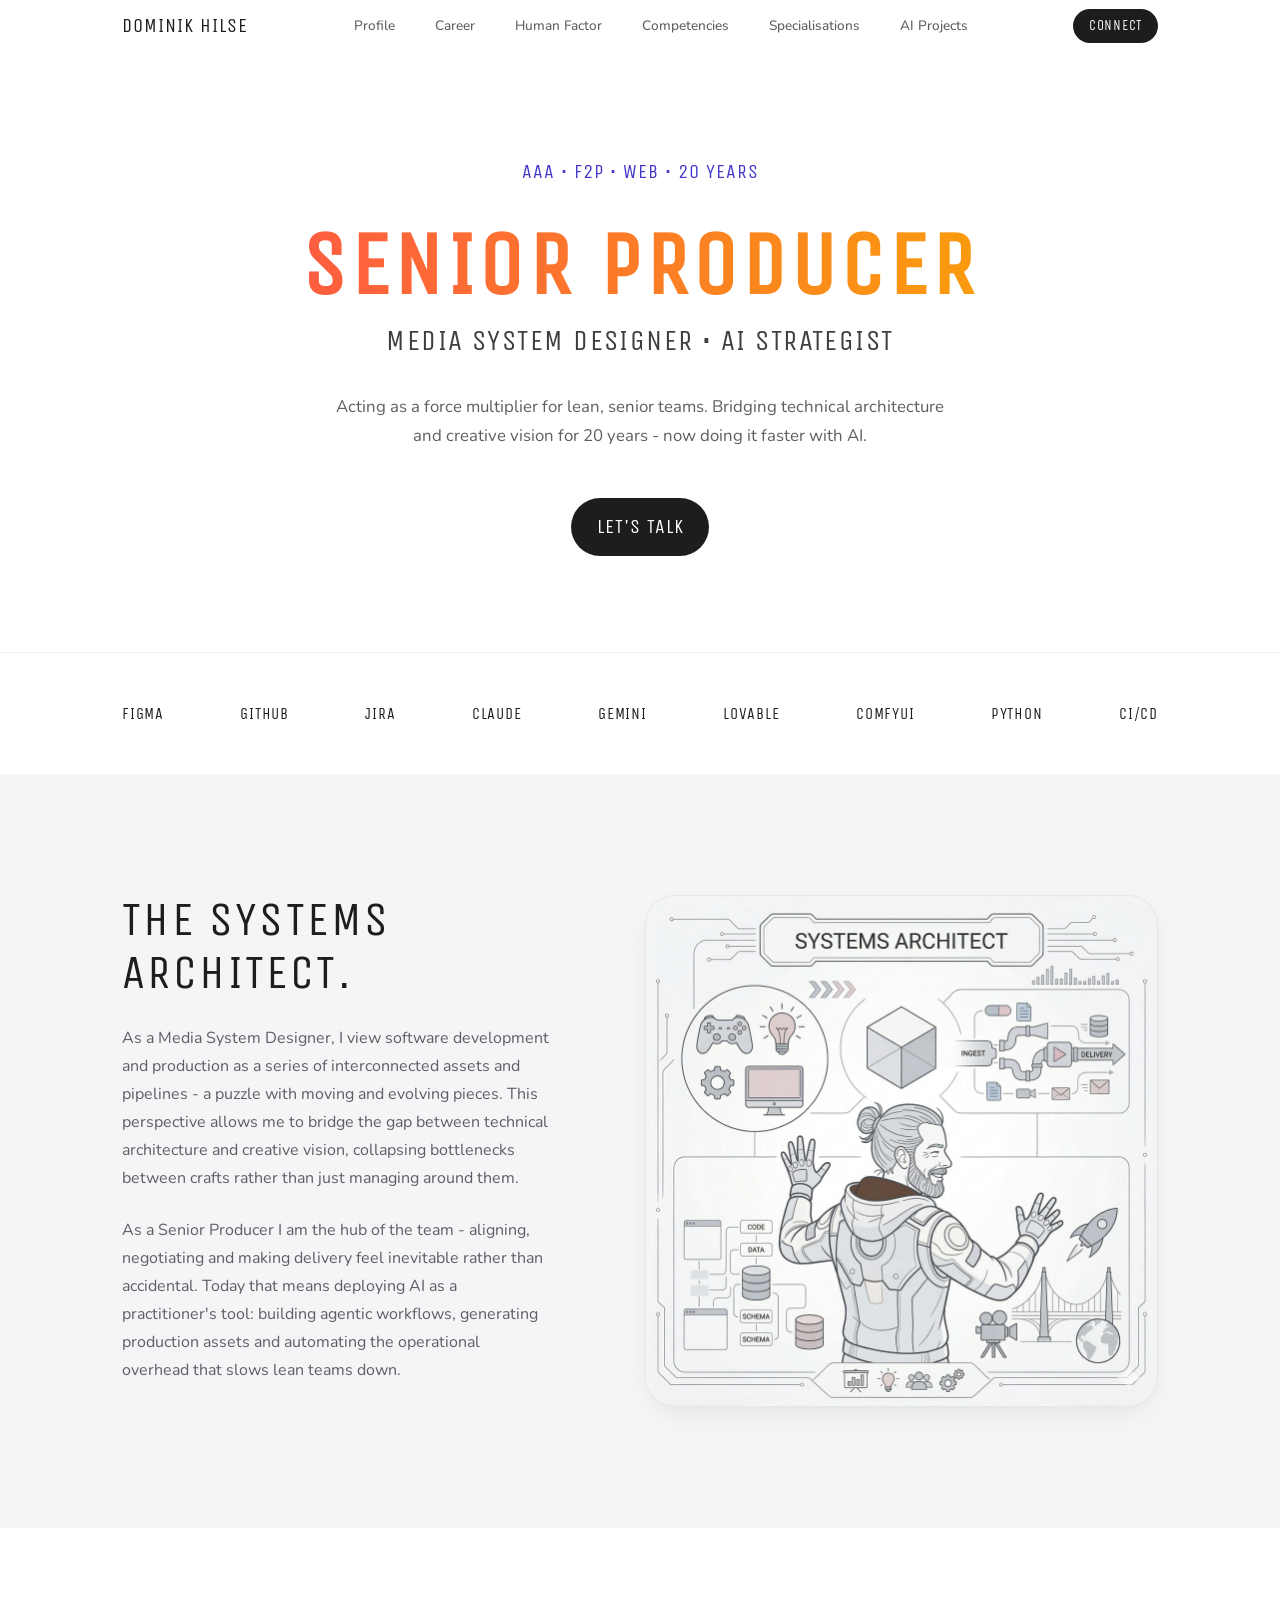
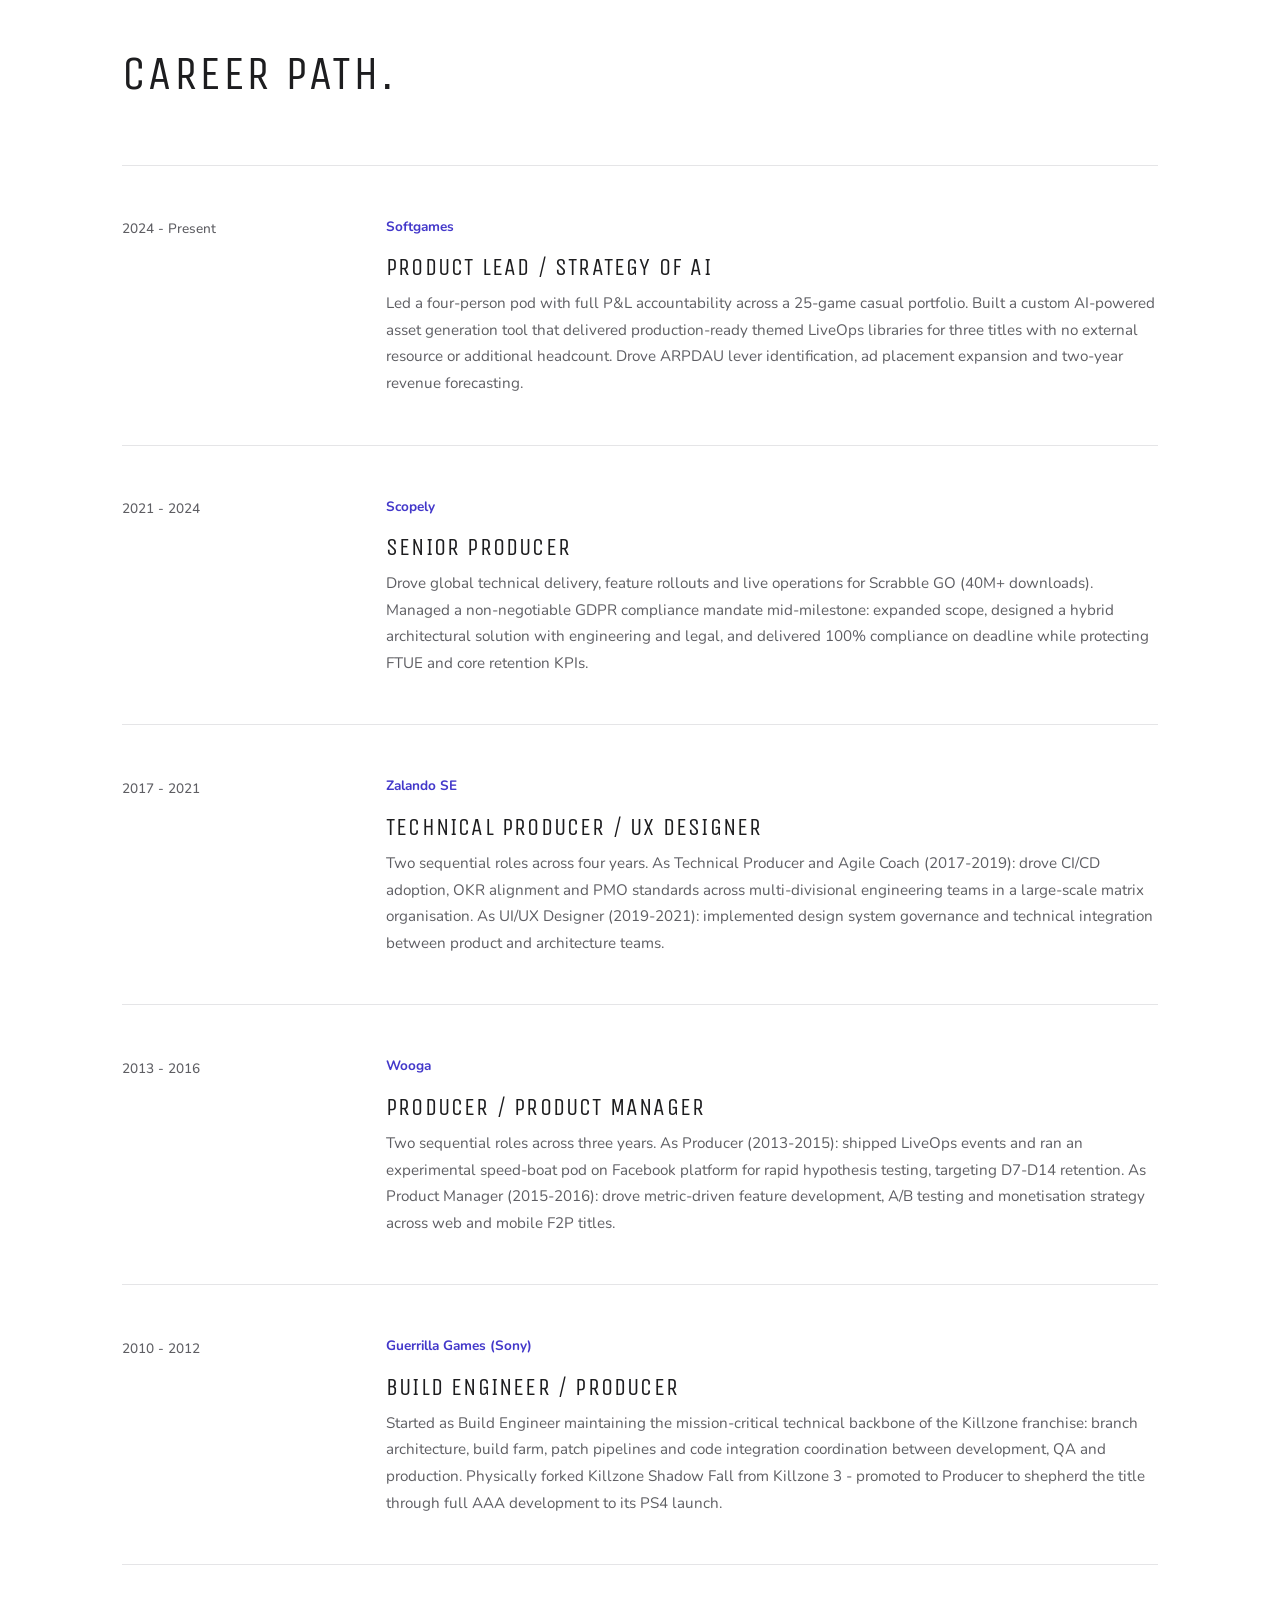
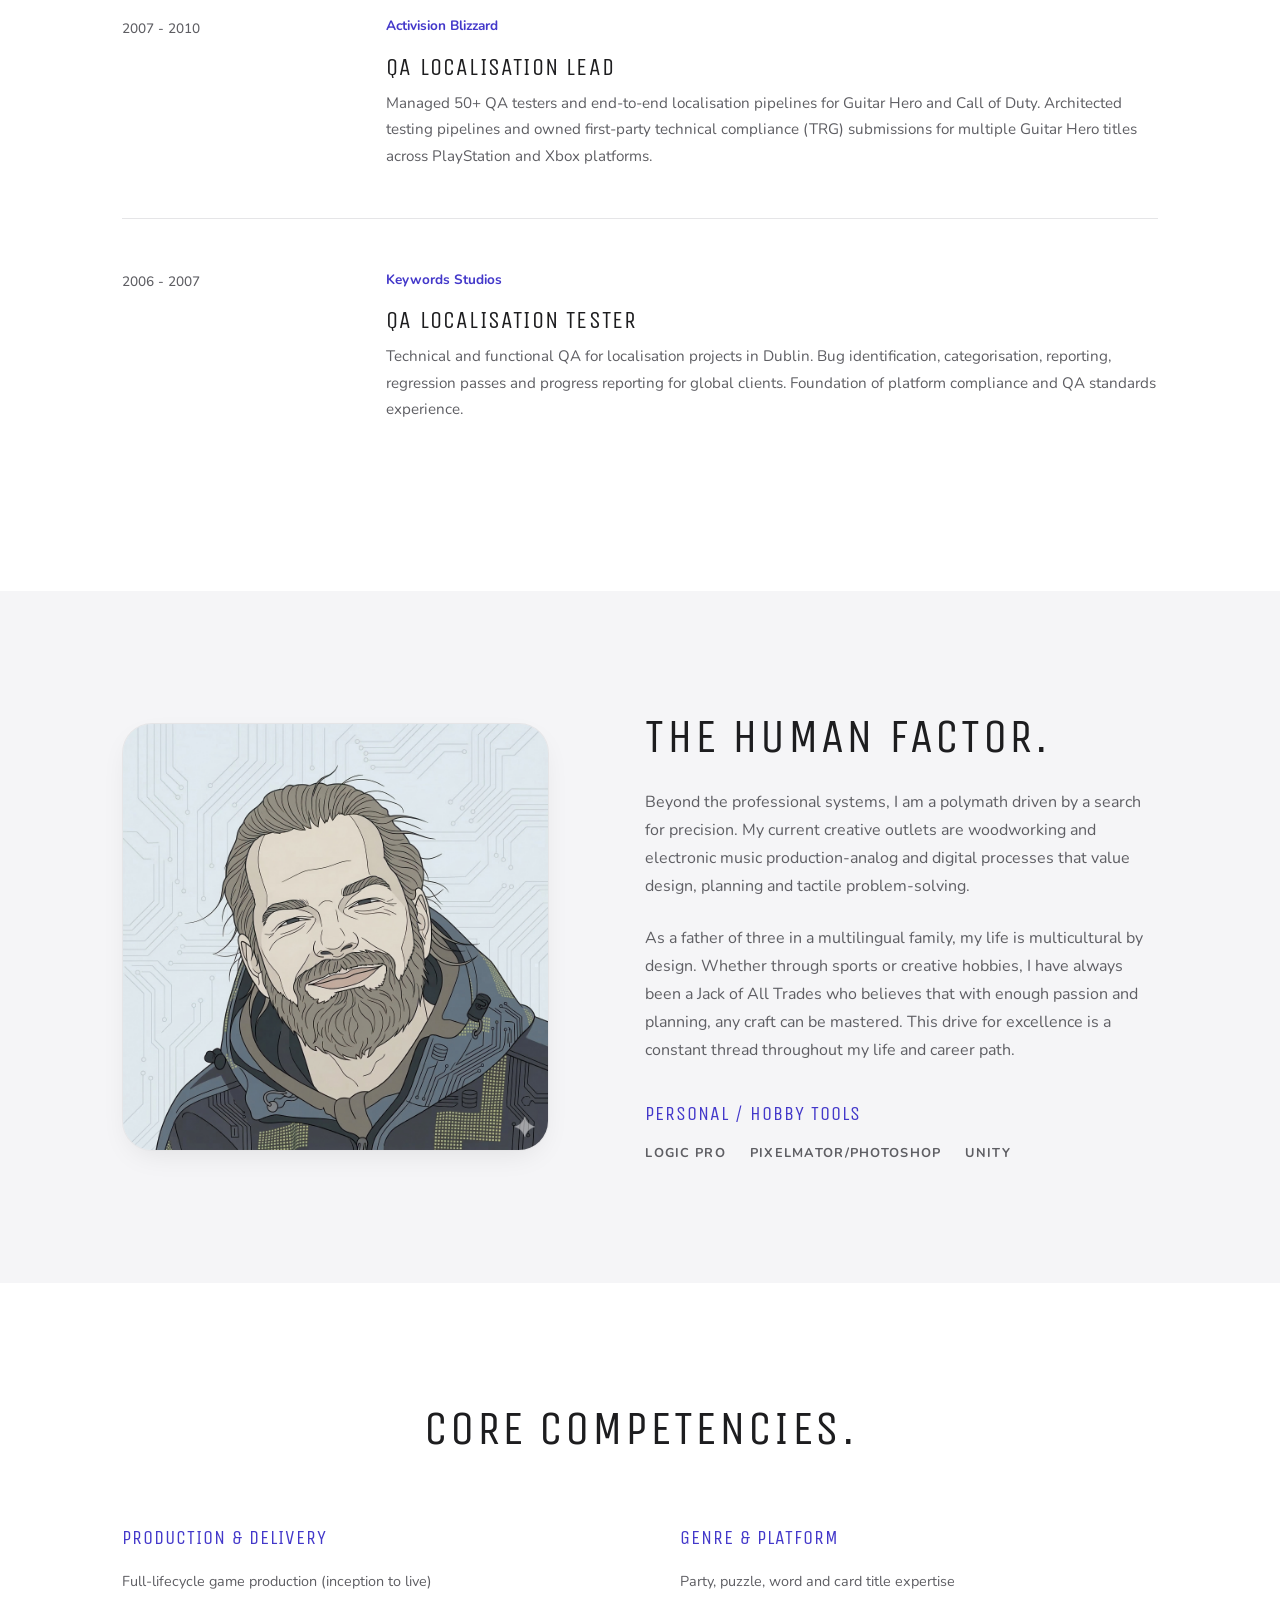
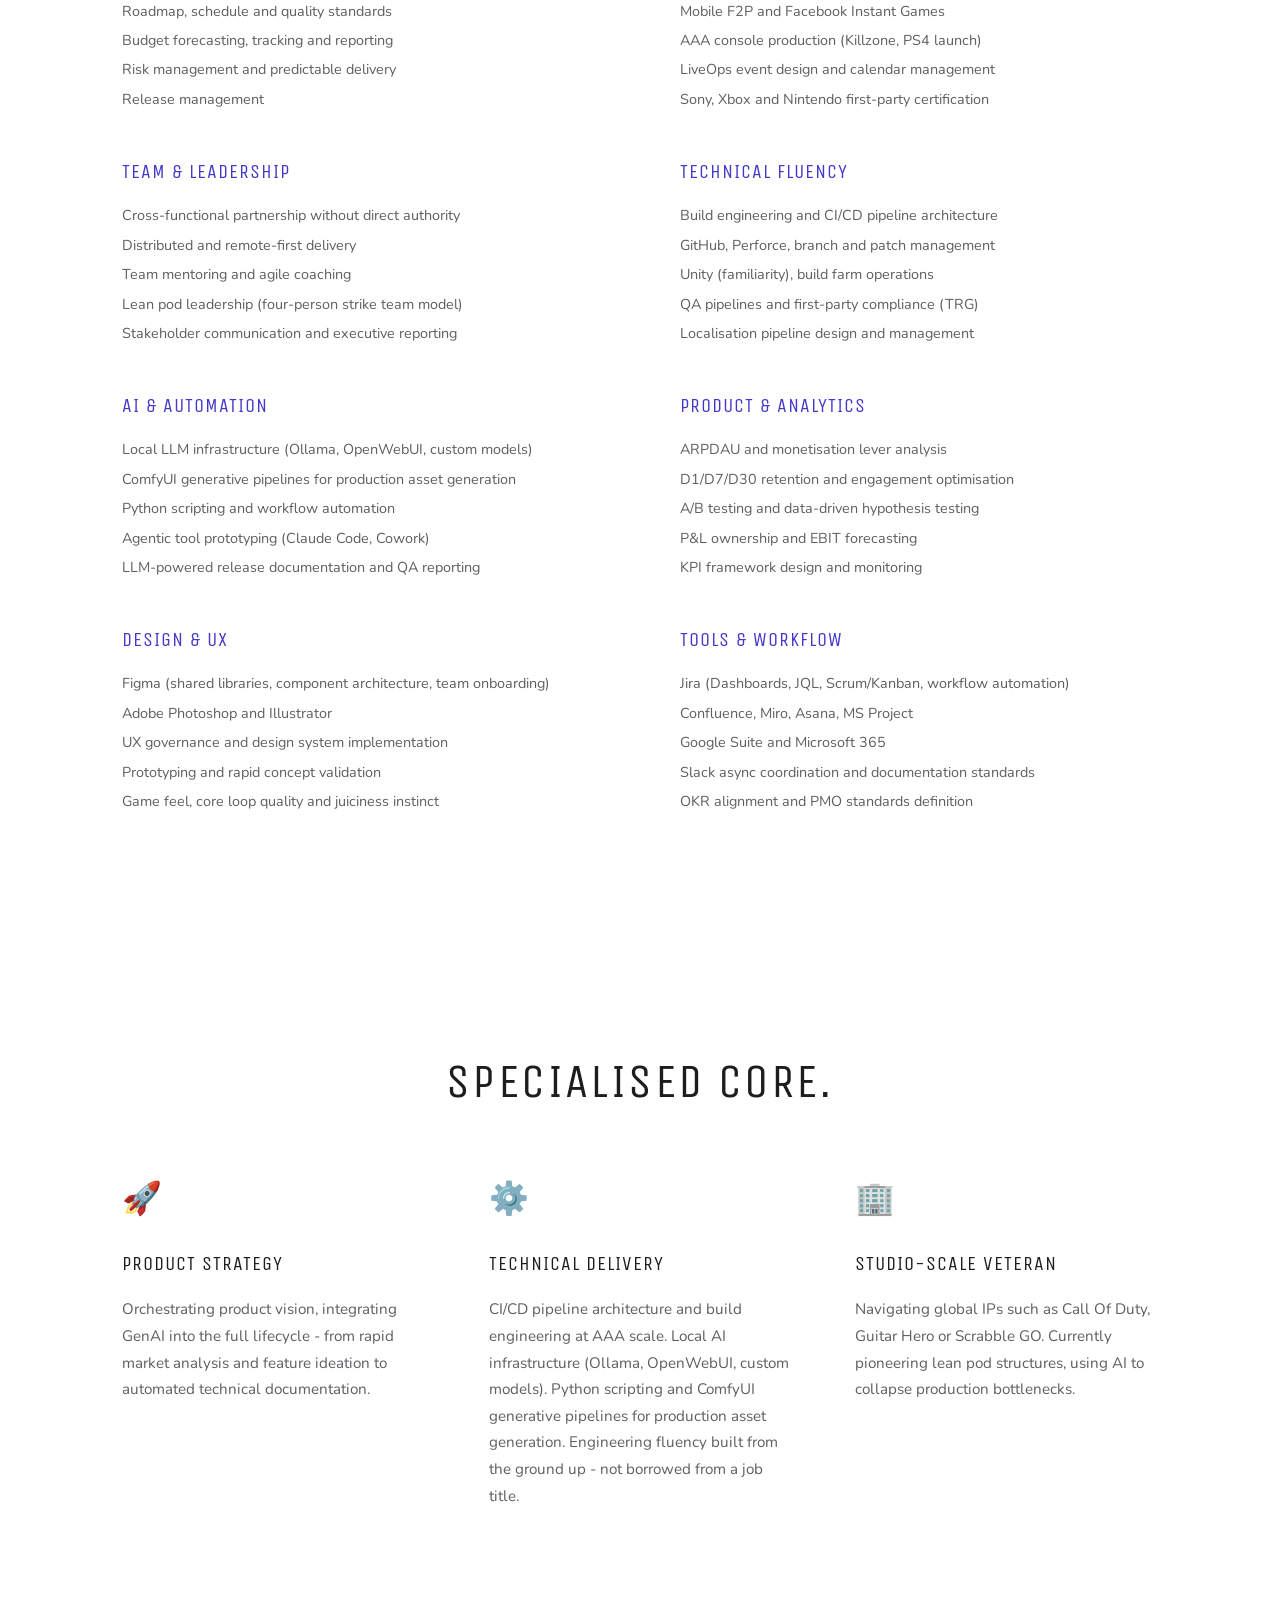
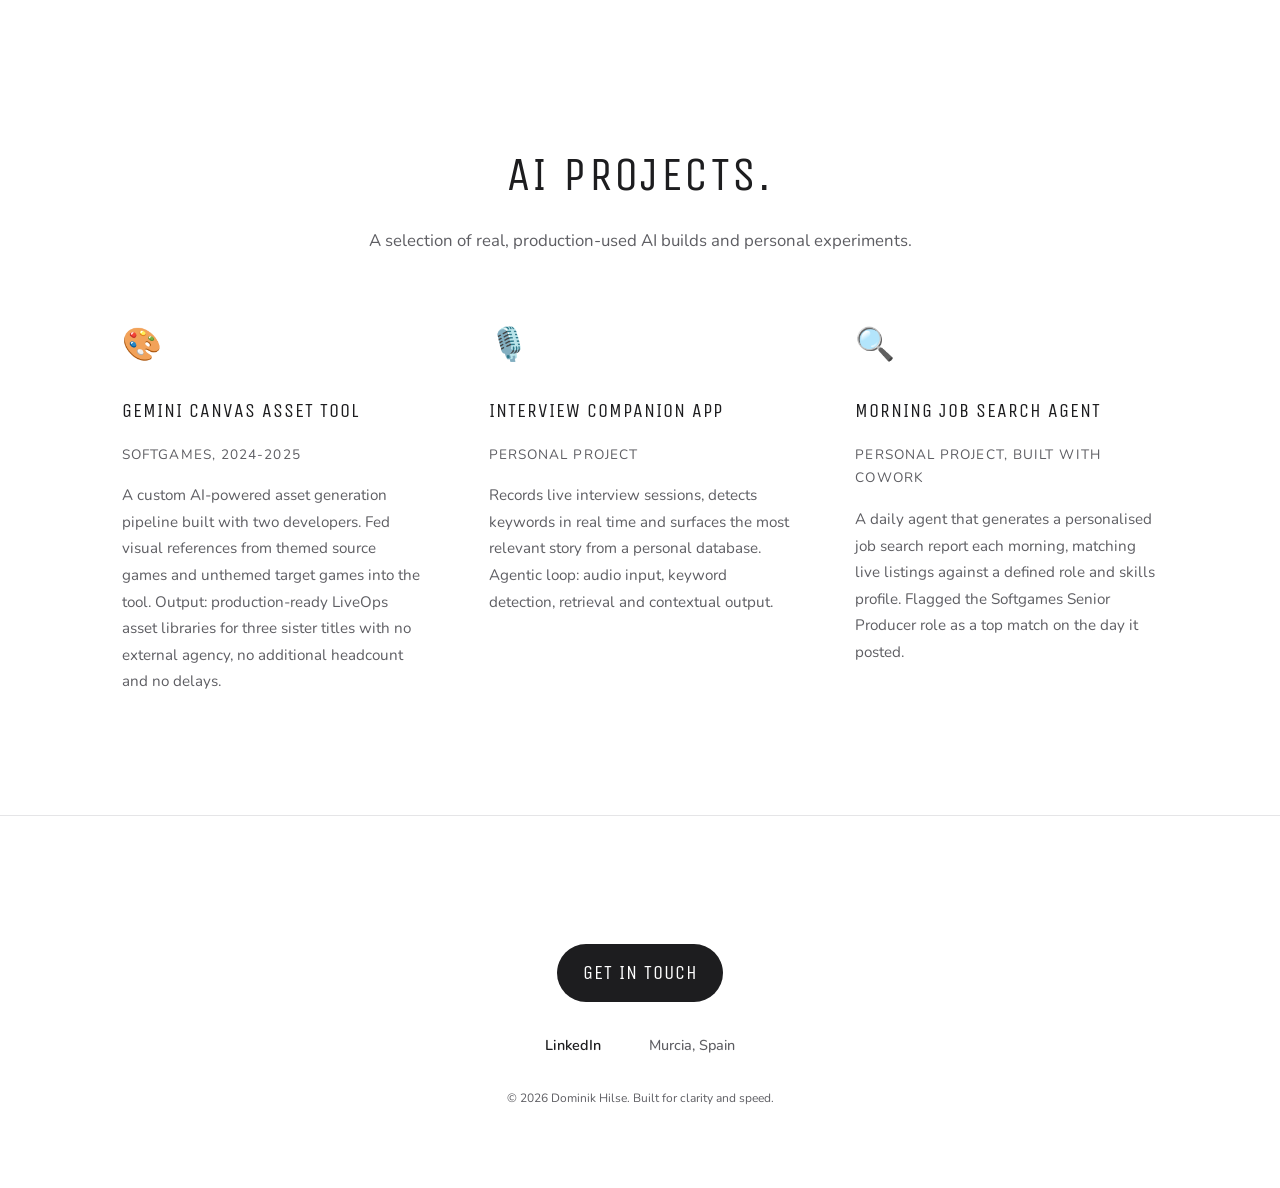
==== commit 71ccb6ce: "font size adjustments across the entire page" ====
--- a/index.html
+++ b/index.html
@@ -35,9 +35,10 @@
             <ul class="nav-links">
                 <li><a href="#about">Profile</a></li>
                 <li><a href="#experience">Career</a></li>
+                <li><a href="#human">Human Factor</a></li>
                 <li><a href="#competencies">Competencies</a></li>
                 <li><a href="#specialisations">Specialisations</a></li>
-                <li><a href="#human">Human Factor</a></li>
+                <li><a href="#ai-projects">AI Projects</a></li>
             </ul>
             <a href="#contact" class="nav-cta">Connect</a>
         </div>
@@ -45,14 +46,16 @@
 
     <header class="hero reveal">
         <div class="container">
-            <span class="hero-tag">AAA • F2P • WEB • UX • AI<br>20 Years</span>
+            <h1>
+                <span class="hero-tag">AAA  •  F2P  •  WEB  •  20 YEARS</span>
+            </h1>
             <h1>
                 <span class="highlight">Senior Producer</span>
-                <span class="title">  •   Media System Designer   •   AI Strategist</span>
+                <span class="title">Media System Designer   •   AI Strategist</span>
             </h1>
             <p class="lead">Acting as a force multiplier for lean, senior teams. Bridging technical architecture and creative vision for 20 years - now doing it faster with AI.</p>
             <div class="hero-actions">
-                <a href="#contact" class="btn btn-primary">Let's Talk</a>
+                <a href="#contact" class="xxl-cta">Let's Talk</a>
             </div>
         </div>
     </header>
@@ -179,12 +182,11 @@
                 <p>Beyond the professional systems, I am a polymath driven by a search for precision. My current creative outlets are woodworking and electronic music production-analog and digital processes that value design, planning and tactile problem-solving.</p>
                 <p>As a father of three in a multilingual family, my life is multicultural by design. Whether through sports or creative hobbies, I have always been a Jack of All Trades who believes that with enough passion and planning, any craft can be mastered. This drive for excellence is a constant thread throughout my life and career path.</p>
                 <div style="margin-top: 2rem;">
-                    <p style="font-family: var(--font-display); font-size: 0.875rem; color: var(--accent); text-transform: uppercase; letter-spacing: 0.05em; margin-bottom: 0.75rem;">Personal / hobby tools</p>
+                    <p style="font-family: var(--font-display); font-size: 1.25rem; color: var(--accent); text-transform: uppercase; letter-spacing: 0.05em; margin-bottom: 0.75rem;">Personal / hobby tools</p>
                     <div style="display: flex; gap: 1.5rem; color: var(--text-muted); font-size: 0.8rem; font-weight: 700; text-transform: uppercase; letter-spacing: 0.1em; flex-wrap: wrap;">
                         <span>Logic Pro</span>
-                        <span>Ableton</span>
-                        <span>FL Studio</span>
-                        <span>Photoshop</span>
+                        <span>Pixelmator/Photoshop</span>
+                        <span>Unity</span>
                     </div>
                 </div>
             </div>
@@ -199,7 +201,7 @@
             <div class="skills-grid" style="grid-template-columns: repeat(2, 1fr); gap: 2.5rem 5rem;">
 
                 <div class="skill-item">
-                    <p style="font-family: var(--font-display); font-size: 1rem; color: var(--accent); letter-spacing: 0.05em; margin-bottom: 0.75rem;">PRODUCTION &amp; DELIVERY</p>
+                    <p style="font-family: var(--font-display); color: var(--accent); letter-spacing: 0.05em; margin-bottom: 0.75rem;">PRODUCTION &amp; DELIVERY</p>
                     <ul style="list-style: none; padding: 0; margin: 0;">
                         <li style="font-size: 0.9rem; color: var(--text-muted); padding: 0.2rem 0; line-height: 1.6;">Full-lifecycle game production (inception to live)</li>
                         <li style="font-size: 0.9rem; color: var(--text-muted); padding: 0.2rem 0; line-height: 1.6;">Roadmap, schedule and quality standards</li>
@@ -210,7 +212,7 @@
                 </div>
 
                 <div class="skill-item">
-                    <p style="font-family: var(--font-display); font-size: 1rem; color: var(--accent); letter-spacing: 0.05em; margin-bottom: 0.75rem;">GENRE &amp; PLATFORM</p>
+                    <p style="font-family: var(--font-display); color: var(--accent); letter-spacing: 0.05em; margin-bottom: 0.75rem;">GENRE &amp; PLATFORM</p>
                     <ul style="list-style: none; padding: 0; margin: 0;">
                         <li style="font-size: 0.9rem; color: var(--text-muted); padding: 0.2rem 0; line-height: 1.6;">Party, puzzle, word and card title expertise</li>
                         <li style="font-size: 0.9rem; color: var(--text-muted); padding: 0.2rem 0; line-height: 1.6;">Mobile F2P and Facebook Instant Games</li>
@@ -221,7 +223,7 @@
                 </div>
 
                 <div class="skill-item">
-                    <p style="font-family: var(--font-display); font-size: 1rem; color: var(--accent); letter-spacing: 0.05em; margin-bottom: 0.75rem;">TEAM &amp; LEADERSHIP</p>
+                    <p style="font-family: var(--font-display); color: var(--accent); letter-spacing: 0.05em; margin-bottom: 0.75rem;">TEAM &amp; LEADERSHIP</p>
                     <ul style="list-style: none; padding: 0; margin: 0;">
                         <li style="font-size: 0.9rem; color: var(--text-muted); padding: 0.2rem 0; line-height: 1.6;">Cross-functional partnership without direct authority</li>
                         <li style="font-size: 0.9rem; color: var(--text-muted); padding: 0.2rem 0; line-height: 1.6;">Distributed and remote-first delivery</li>
@@ -232,7 +234,7 @@
                 </div>
 
                 <div class="skill-item">
-                    <p style="font-family: var(--font-display); font-size: 1rem; color: var(--accent); letter-spacing: 0.05em; margin-bottom: 0.75rem;">TECHNICAL FLUENCY</p>
+                    <p style="font-family: var(--font-display); color: var(--accent); letter-spacing: 0.05em; margin-bottom: 0.75rem;">TECHNICAL FLUENCY</p>
                     <ul style="list-style: none; padding: 0; margin: 0;">
                         <li style="font-size: 0.9rem; color: var(--text-muted); padding: 0.2rem 0; line-height: 1.6;">Build engineering and CI/CD pipeline architecture</li>
                         <li style="font-size: 0.9rem; color: var(--text-muted); padding: 0.2rem 0; line-height: 1.6;">GitHub, Perforce, branch and patch management</li>
@@ -243,7 +245,7 @@
                 </div>
 
                 <div class="skill-item">
-                    <p style="font-family: var(--font-display); font-size: 1rem; color: var(--accent); letter-spacing: 0.05em; margin-bottom: 0.75rem;">AI &amp; AUTOMATION</p>
+                    <p style="font-family: var(--font-display); color: var(--accent); letter-spacing: 0.05em; margin-bottom: 0.75rem;">AI &amp; AUTOMATION</p>
                     <ul style="list-style: none; padding: 0; margin: 0;">
                         <li style="font-size: 0.9rem; color: var(--text-muted); padding: 0.2rem 0; line-height: 1.6;">Local LLM infrastructure (Ollama, OpenWebUI, custom models)</li>
                         <li style="font-size: 0.9rem; color: var(--text-muted); padding: 0.2rem 0; line-height: 1.6;">ComfyUI generative pipelines for production asset generation</li>
@@ -254,7 +256,7 @@
                 </div>
 
                 <div class="skill-item">
-                    <p style="font-family: var(--font-display); font-size: 1rem; color: var(--accent); letter-spacing: 0.05em; margin-bottom: 0.75rem;">PRODUCT &amp; ANALYTICS</p>
+                    <p style="font-family: var(--font-display); color: var(--accent); letter-spacing: 0.05em; margin-bottom: 0.75rem;">PRODUCT &amp; ANALYTICS</p>
                     <ul style="list-style: none; padding: 0; margin: 0;">
                         <li style="font-size: 0.9rem; color: var(--text-muted); padding: 0.2rem 0; line-height: 1.6;">ARPDAU and monetisation lever analysis</li>
                         <li style="font-size: 0.9rem; color: var(--text-muted); padding: 0.2rem 0; line-height: 1.6;">D1/D7/D30 retention and engagement optimisation</li>
@@ -265,7 +267,7 @@
                 </div>
 
                 <div class="skill-item">
-                    <p style="font-family: var(--font-display); font-size: 1rem; color: var(--accent); letter-spacing: 0.05em; margin-bottom: 0.75rem;">DESIGN &amp; UX</p>
+                    <p style="font-family: var(--font-display); color: var(--accent); letter-spacing: 0.05em; margin-bottom: 0.75rem;">DESIGN &amp; UX</p>
                     <ul style="list-style: none; padding: 0; margin: 0;">
                         <li style="font-size: 0.9rem; color: var(--text-muted); padding: 0.2rem 0; line-height: 1.6;">Figma (shared libraries, component architecture, team onboarding)</li>
                         <li style="font-size: 0.9rem; color: var(--text-muted); padding: 0.2rem 0; line-height: 1.6;">Adobe Photoshop and Illustrator</li>
@@ -276,7 +278,7 @@
                 </div>
 
                 <div class="skill-item">
-                    <p style="font-family: var(--font-display); font-size: 1rem; color: var(--accent); letter-spacing: 0.05em; margin-bottom: 0.75rem;">TOOLS &amp; WORKFLOW</p>
+                    <p style="font-family: var(--font-display); color: var(--accent); letter-spacing: 0.05em; margin-bottom: 0.75rem;">TOOLS &amp; WORKFLOW</p>
                     <ul style="list-style: none; padding: 0; margin: 0;">
                         <li style="font-size: 0.9rem; color: var(--text-muted); padding: 0.2rem 0; line-height: 1.6;">Jira (Dashboards, JQL, Scrum/Kanban, workflow automation)</li>
                         <li style="font-size: 0.9rem; color: var(--text-muted); padding: 0.2rem 0; line-height: 1.6;">Confluence, Miro, Asana, MS Project</li>
@@ -320,7 +322,7 @@
         <div class="container">
             <div class="reveal-content" style="text-align: center; margin-bottom: 4rem;">
                 <h2>AI Projects.</h2>
-                <p style="color: var(--text-muted); font-size: 1.05rem;">A selection of real, production-used AI builds - not experiments.</p>
+                <p style="color: var(--text-muted); font-size: 1.05rem;">A selection of real, production-used AI builds and personal experiments.</p>
             </div>
 
             <div class="skills-grid">
--- a/css/style.css
+++ b/css/style.css
@@ -76,7 +76,7 @@
 
 .logo {
     font-family: var(--font-display);
-    font-size: 1rem;
+    font-size: 1.25rem;
     text-decoration: none;
     color: var(--text);
     text-transform: uppercase;
@@ -121,7 +121,7 @@
     color: white !important;
     padding: 0.8rem 1.6rem;
     border-radius: 99px;
-    font-size: 1.5rem !important;
+    font-size: 1.25rem !important;
     text-decoration: none;
     text-transform: uppercase;
     letter-spacing: 0.05em;
@@ -142,7 +142,7 @@
 
 .hero-tag {
     font-family: var(--font-display);
-    font-size: 0.875rem;
+    font-size: 1.25rem;
     color: var(--accent);
     text-transform: uppercase;
     letter-spacing: 0.05em;
@@ -163,6 +163,7 @@
 .hero h1 span.highlight {
     display: block;
     font-size: clamp(2.8rem, 7vw, 5.5rem);
+    font-weight: bolder;
     background: linear-gradient(90deg, var(--gradient-start), var(--gradient-end));
     -webkit-background-clip: text;
     -webkit-text-fill-color: transparent;
@@ -328,7 +329,7 @@
 
 .skill-item h3 {
     font-family: var(--font-display);
-    font-size: 1rem;
+    font-size: 1.25rem;
     margin-bottom: 1rem;
     font-weight: 400;
     text-transform: uppercase;
@@ -337,7 +338,7 @@
 
 .skill-item p {
     font-family: var(--font-body);
-    font-size: 0.95rem;
+    font-size: 1.25rem;
     line-height: 1.75;
     font-weight: 400;
 }
@@ -353,17 +354,17 @@
     display: flex;
     justify-content: space-between;
     align-items: center;
-    opacity: 0.4;
+    opacity: 1;
     filter: grayscale(1);
     transition: 0.3s;
 }
 
-.tech-list:hover { opacity: 0.8; filter: grayscale(0.5); }
+.tech-list:hover { opacity: 0.6; filter: grayscale(0.5); }
 
 .tech-item {
     font-family: var(--font-display);
     font-weight: 400;
-    font-size: 0.875rem;
+    font-size: 1rem;
     letter-spacing: 0.05em;
     text-transform: uppercase;
 }
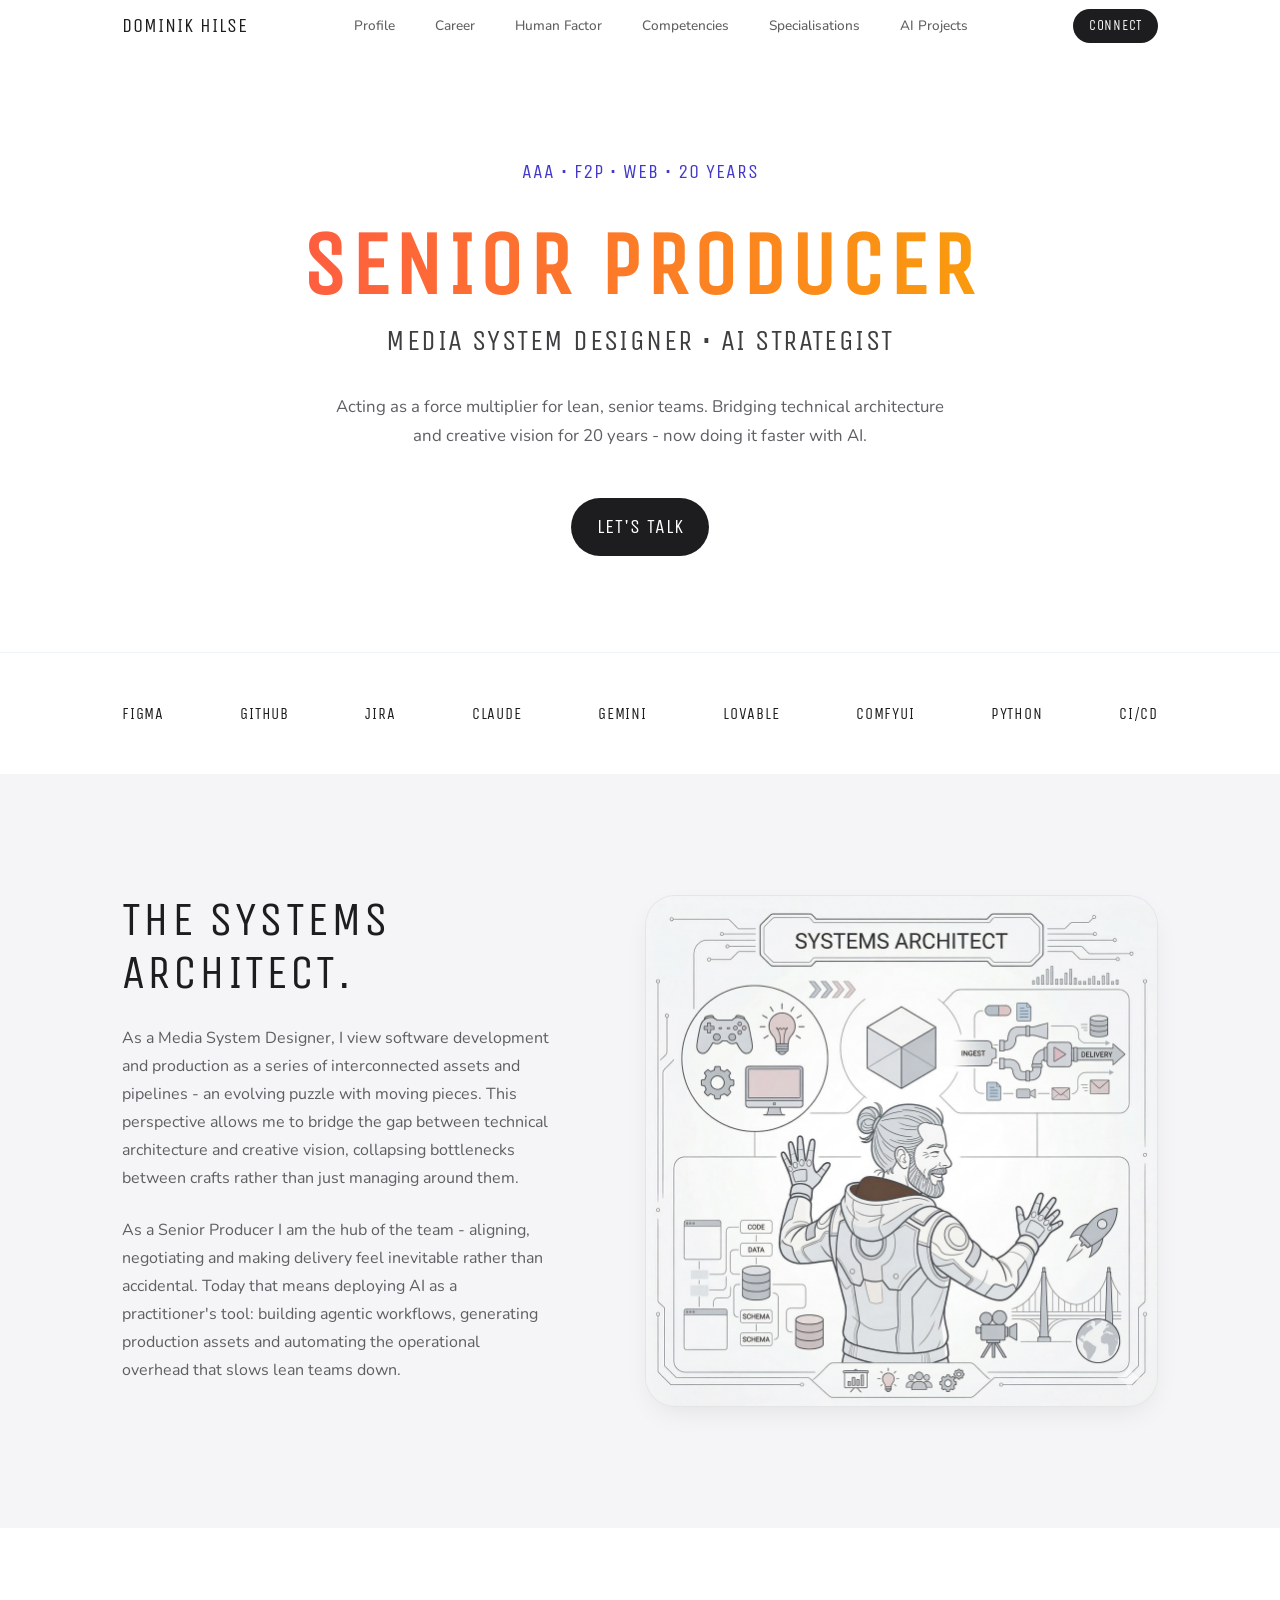
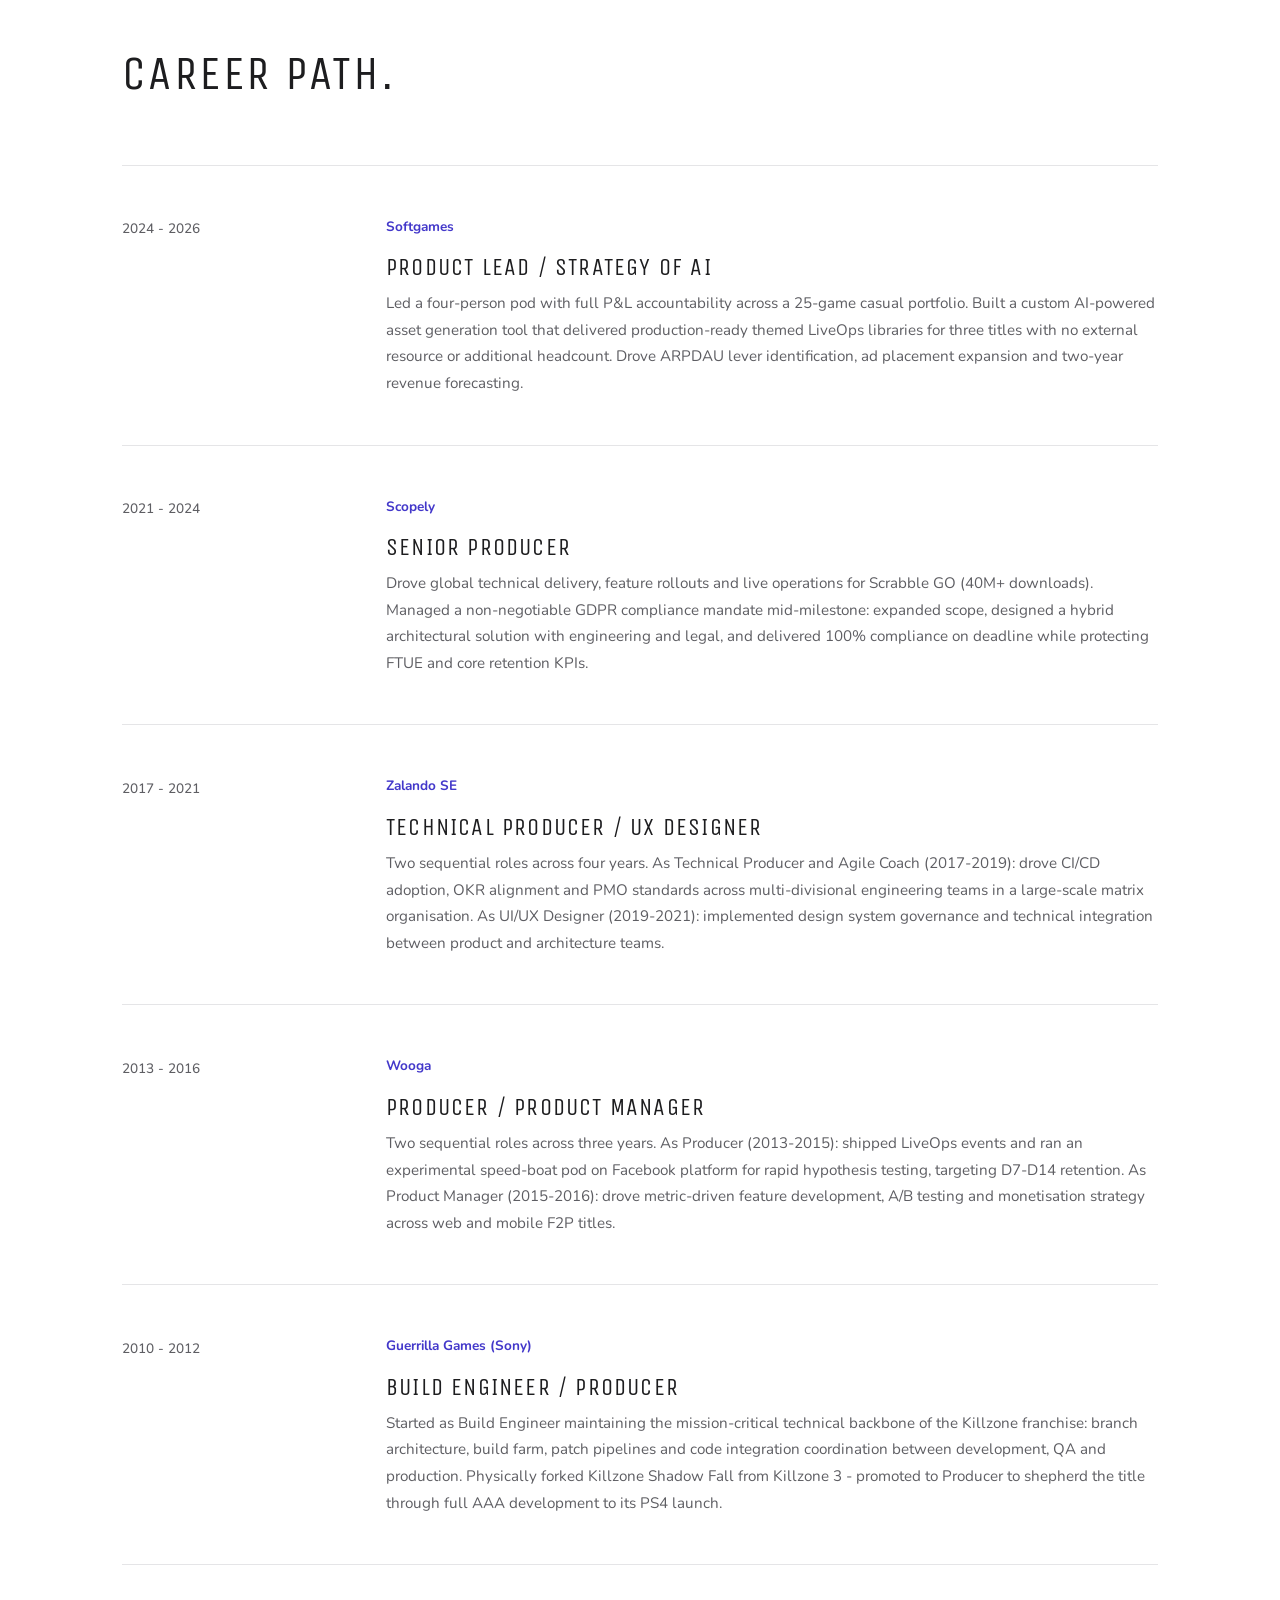
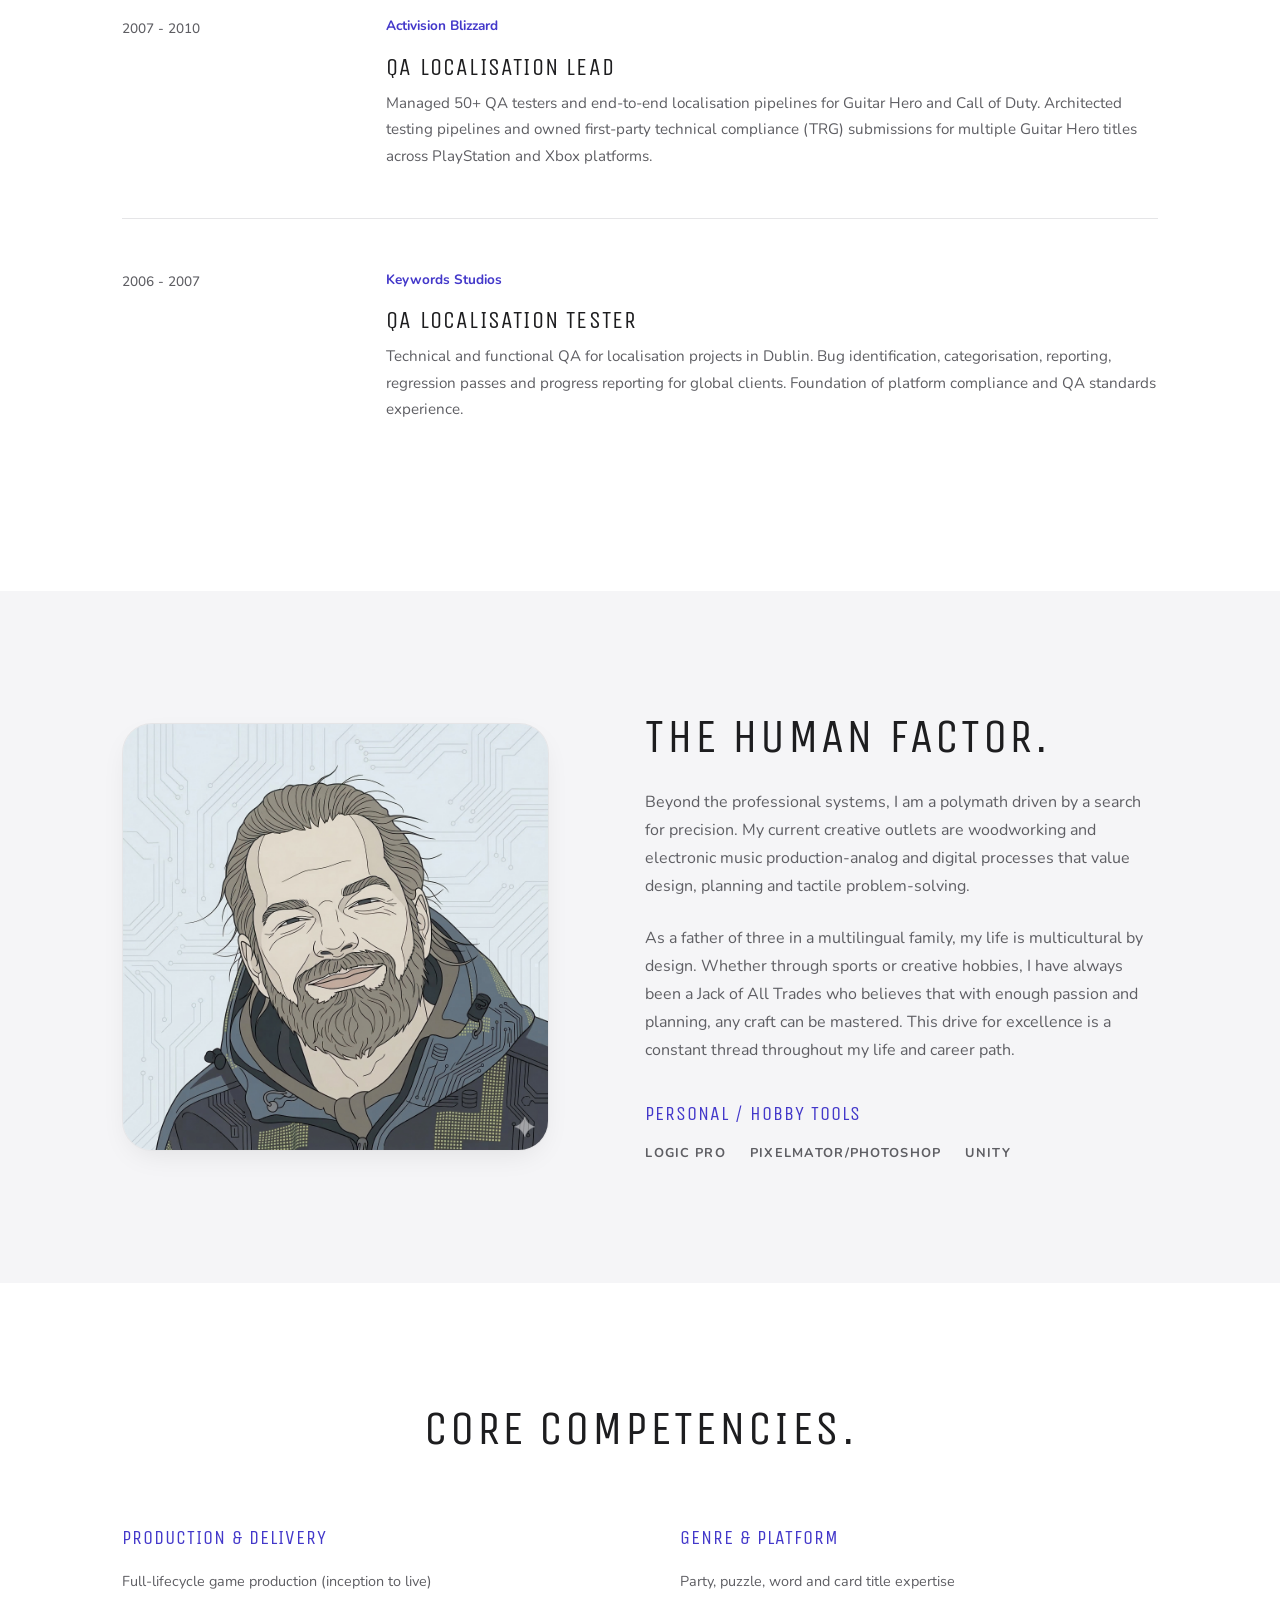
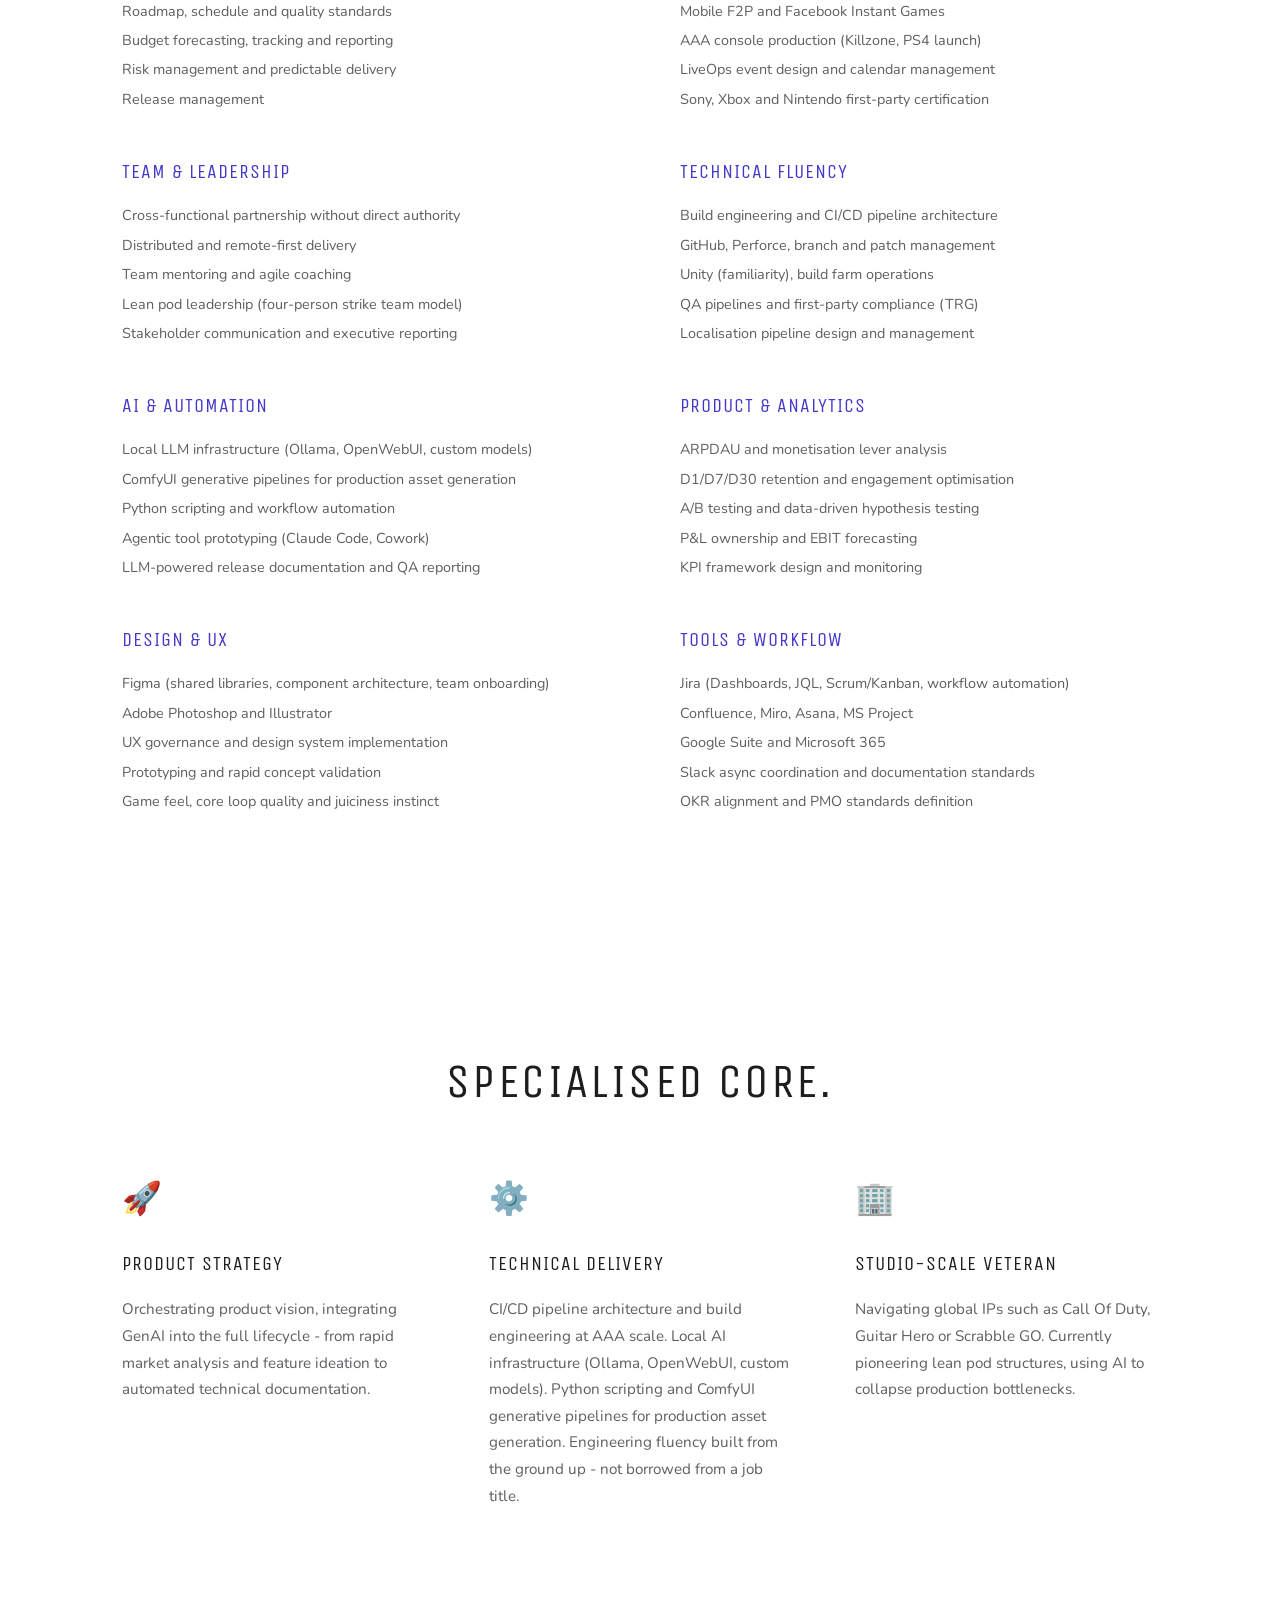
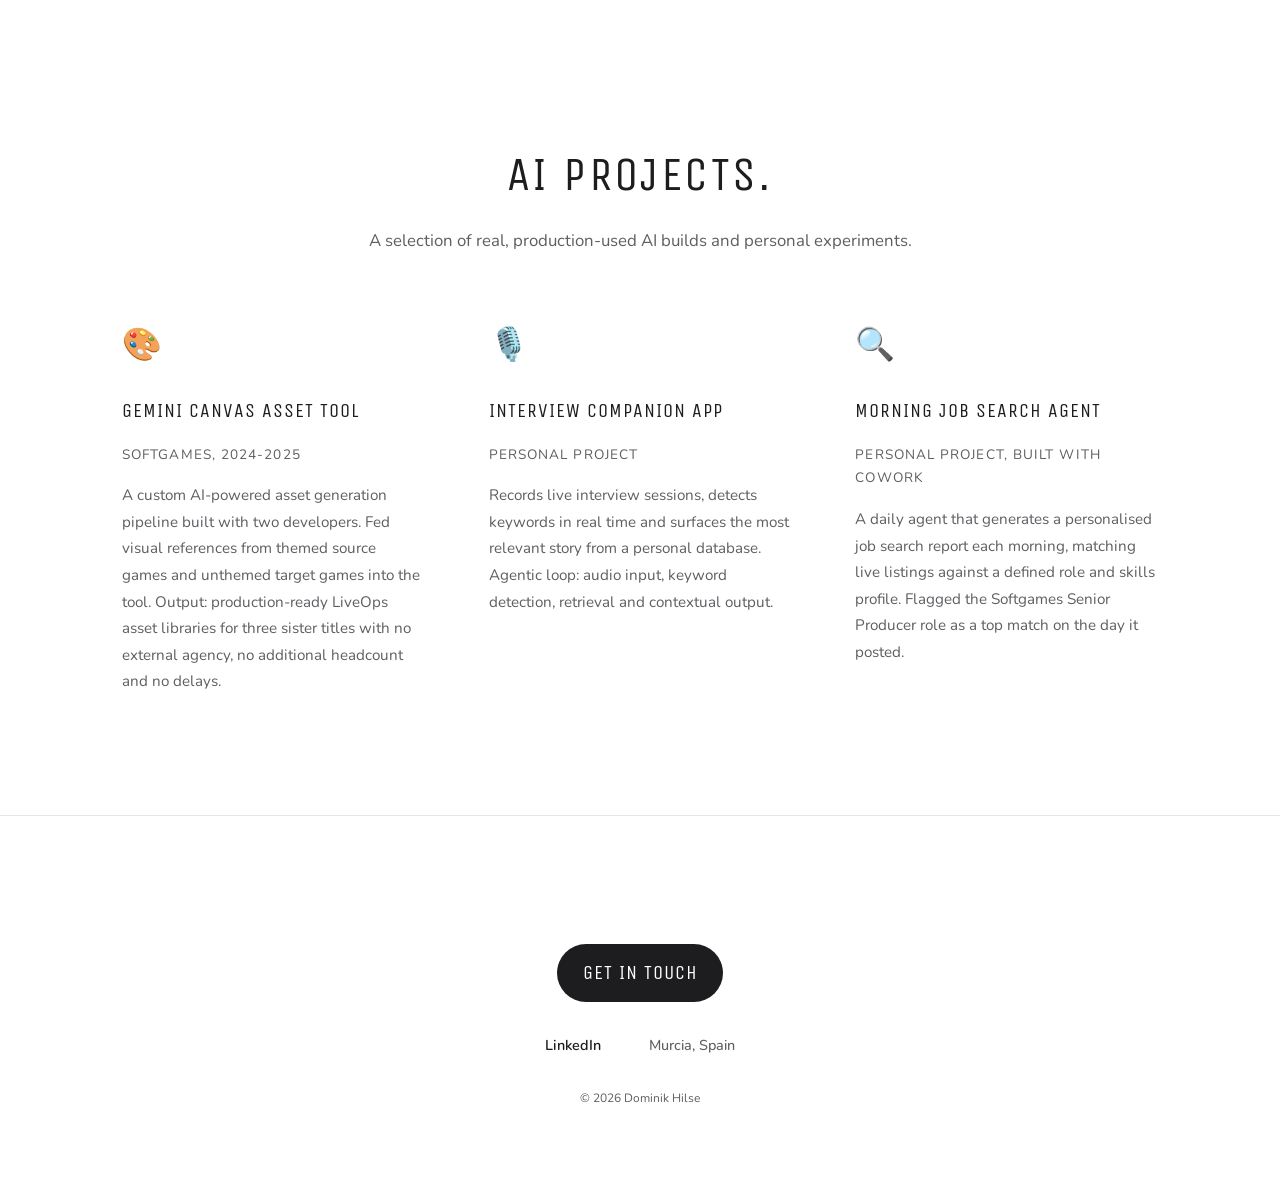
==== commit 049ddf85: "some text fixes" ====
--- a/index.html
+++ b/index.html
@@ -78,7 +78,7 @@
         <div class="container reveal-grid">
             <div class="reveal-content">
                 <h2>The Systems Architect.</h2>
-                <p>As a Media System Designer, I view software development and production as a series of interconnected assets and pipelines - a puzzle with moving and evolving pieces. This perspective allows me to bridge the gap between technical architecture and creative vision, collapsing bottlenecks between crafts rather than just managing around them.</p>
+                <p>As a Media System Designer, I view software development and production as a series of interconnected assets and pipelines - an evolving puzzle with moving pieces. This perspective allows me to bridge the gap between technical architecture and creative vision, collapsing bottlenecks between crafts rather than just managing around them.</p>
                 <p>As a Senior Producer I am the hub of the team - aligning, negotiating and making delivery feel inevitable rather than accidental. Today that means deploying AI as a practitioner's tool: building agentic workflows, generating production assets and automating the operational overhead that slows lean teams down.</p>
             </div>
             <div class="visual-container">
@@ -95,7 +95,7 @@
 
             <a href="https://www.softgames.com" target="_blank" class="career-row reveal">
                 <div class="career-grid">
-                    <div class="career-date">2024 - Present</div>
+                    <div class="career-date">2024 - 2026</div>
                     <div class="career-details">
                         <div class="company">Softgames</div>
                         <h3>Product Lead / Strategy of AI</h3>
@@ -358,7 +358,7 @@
                 <span style="color: var(--text-muted); font-weight: 500; font-size: 0.9rem;">Murcia, Spain</span>
             </div>
 
-            <p style="font-size: 0.75rem; color: var(--text-muted);">&copy; 2026 Dominik Hilse. Built for clarity and speed.</p>
+            <p style="font-size: 0.75rem; color: var(--text-muted);">&copy; 2026 Dominik Hilse</p>
         </div>
     </footer>
 
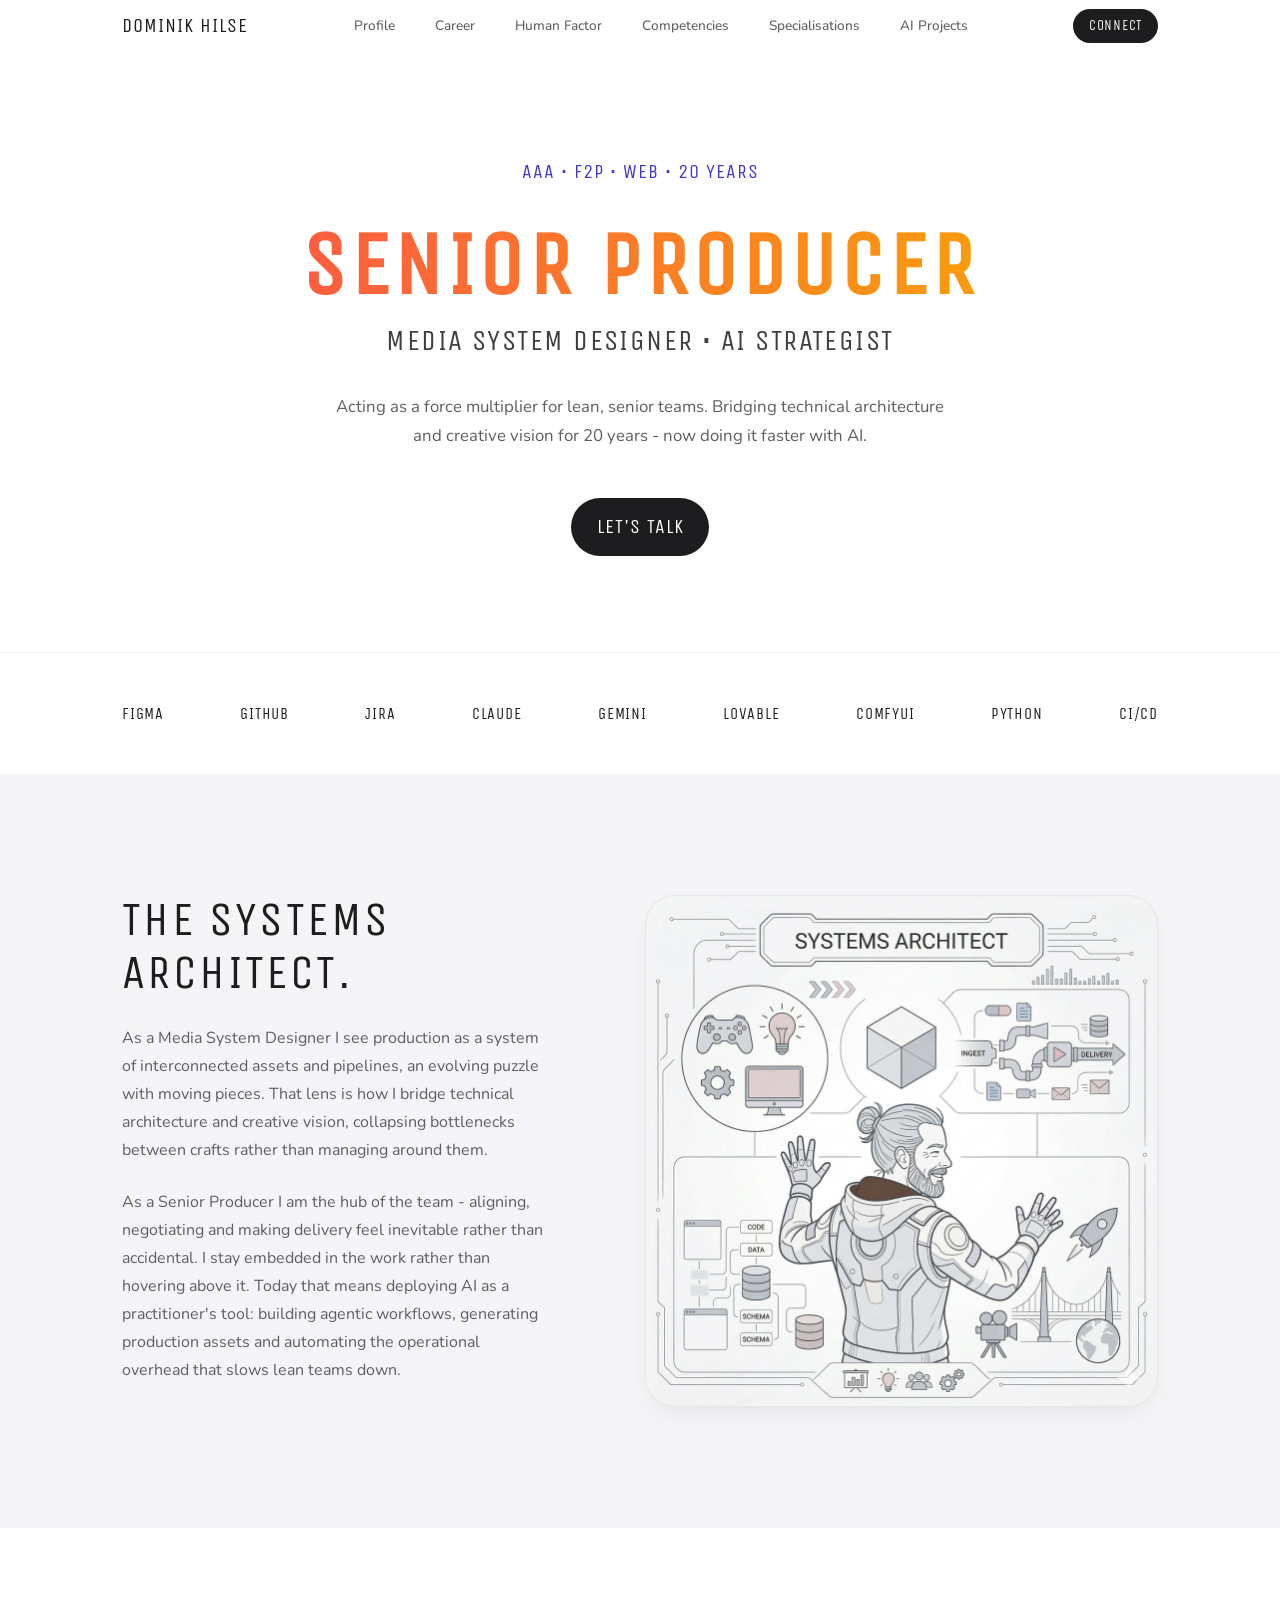
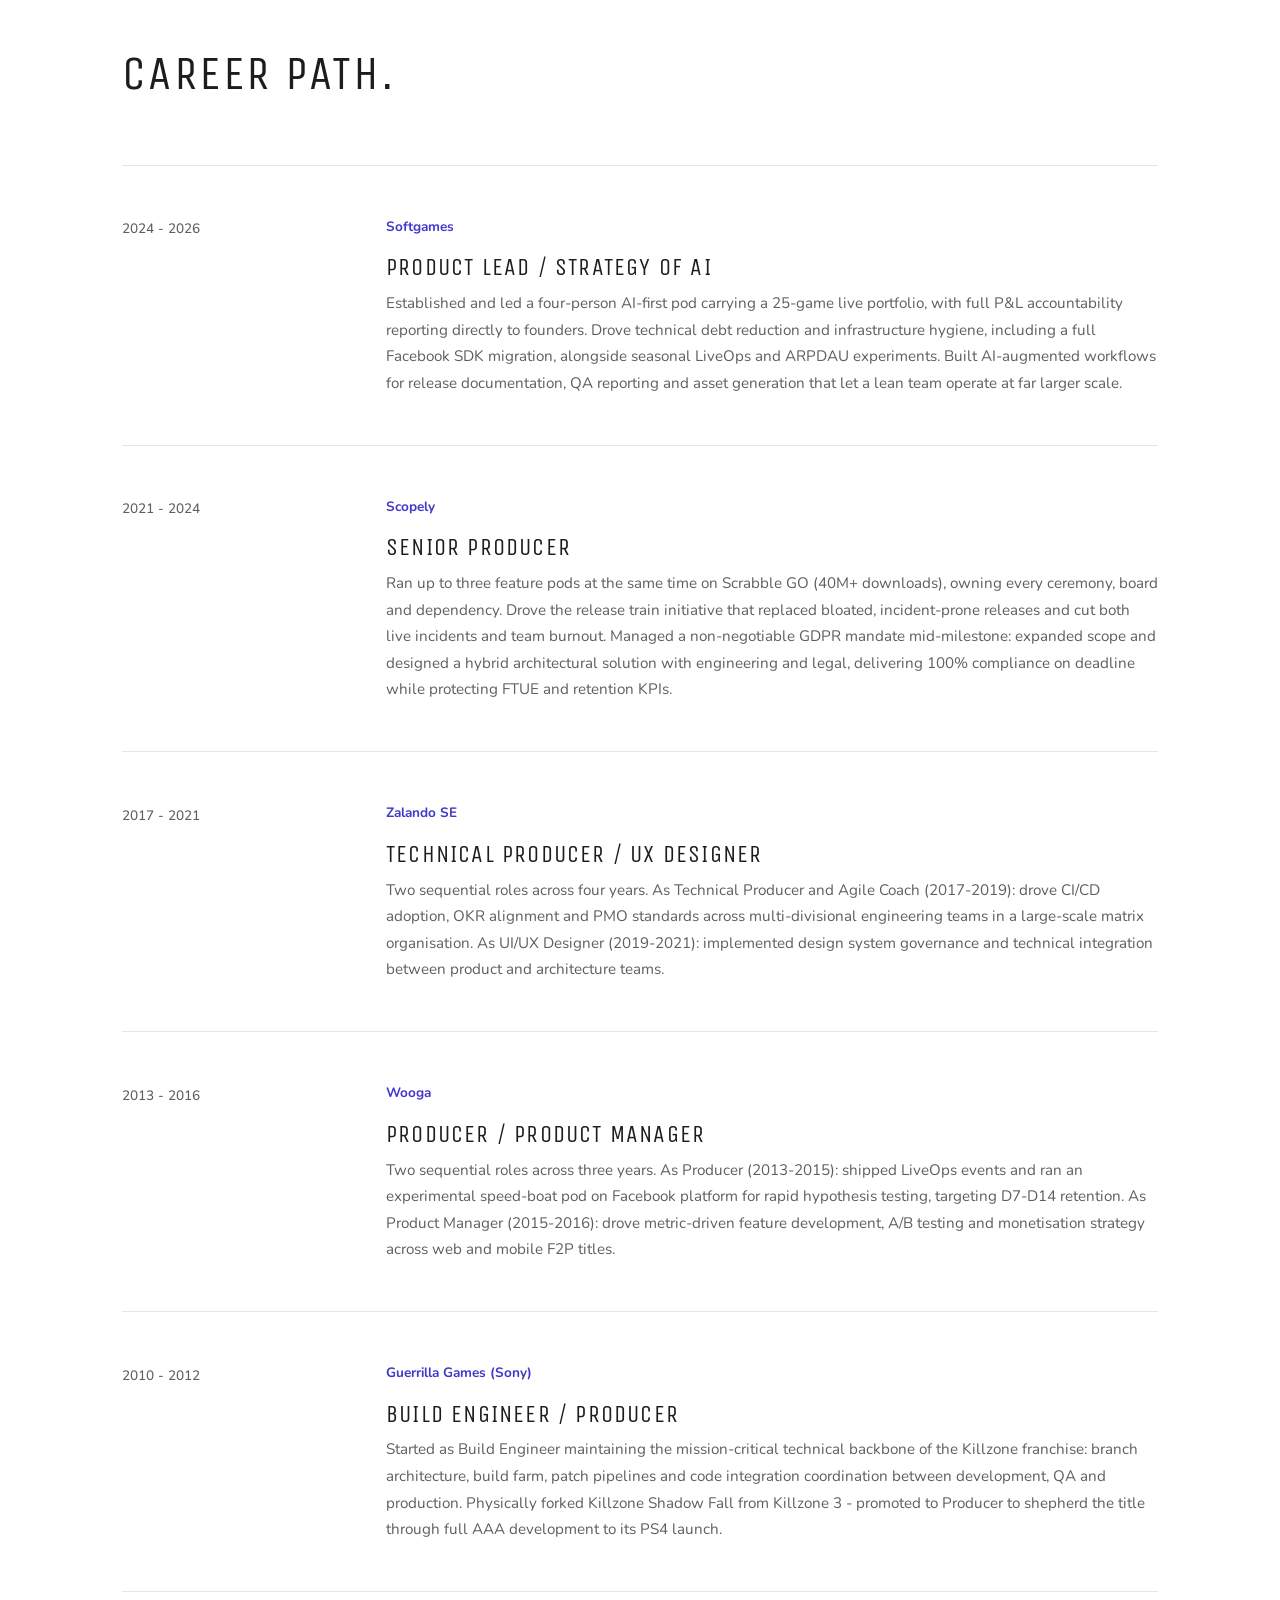
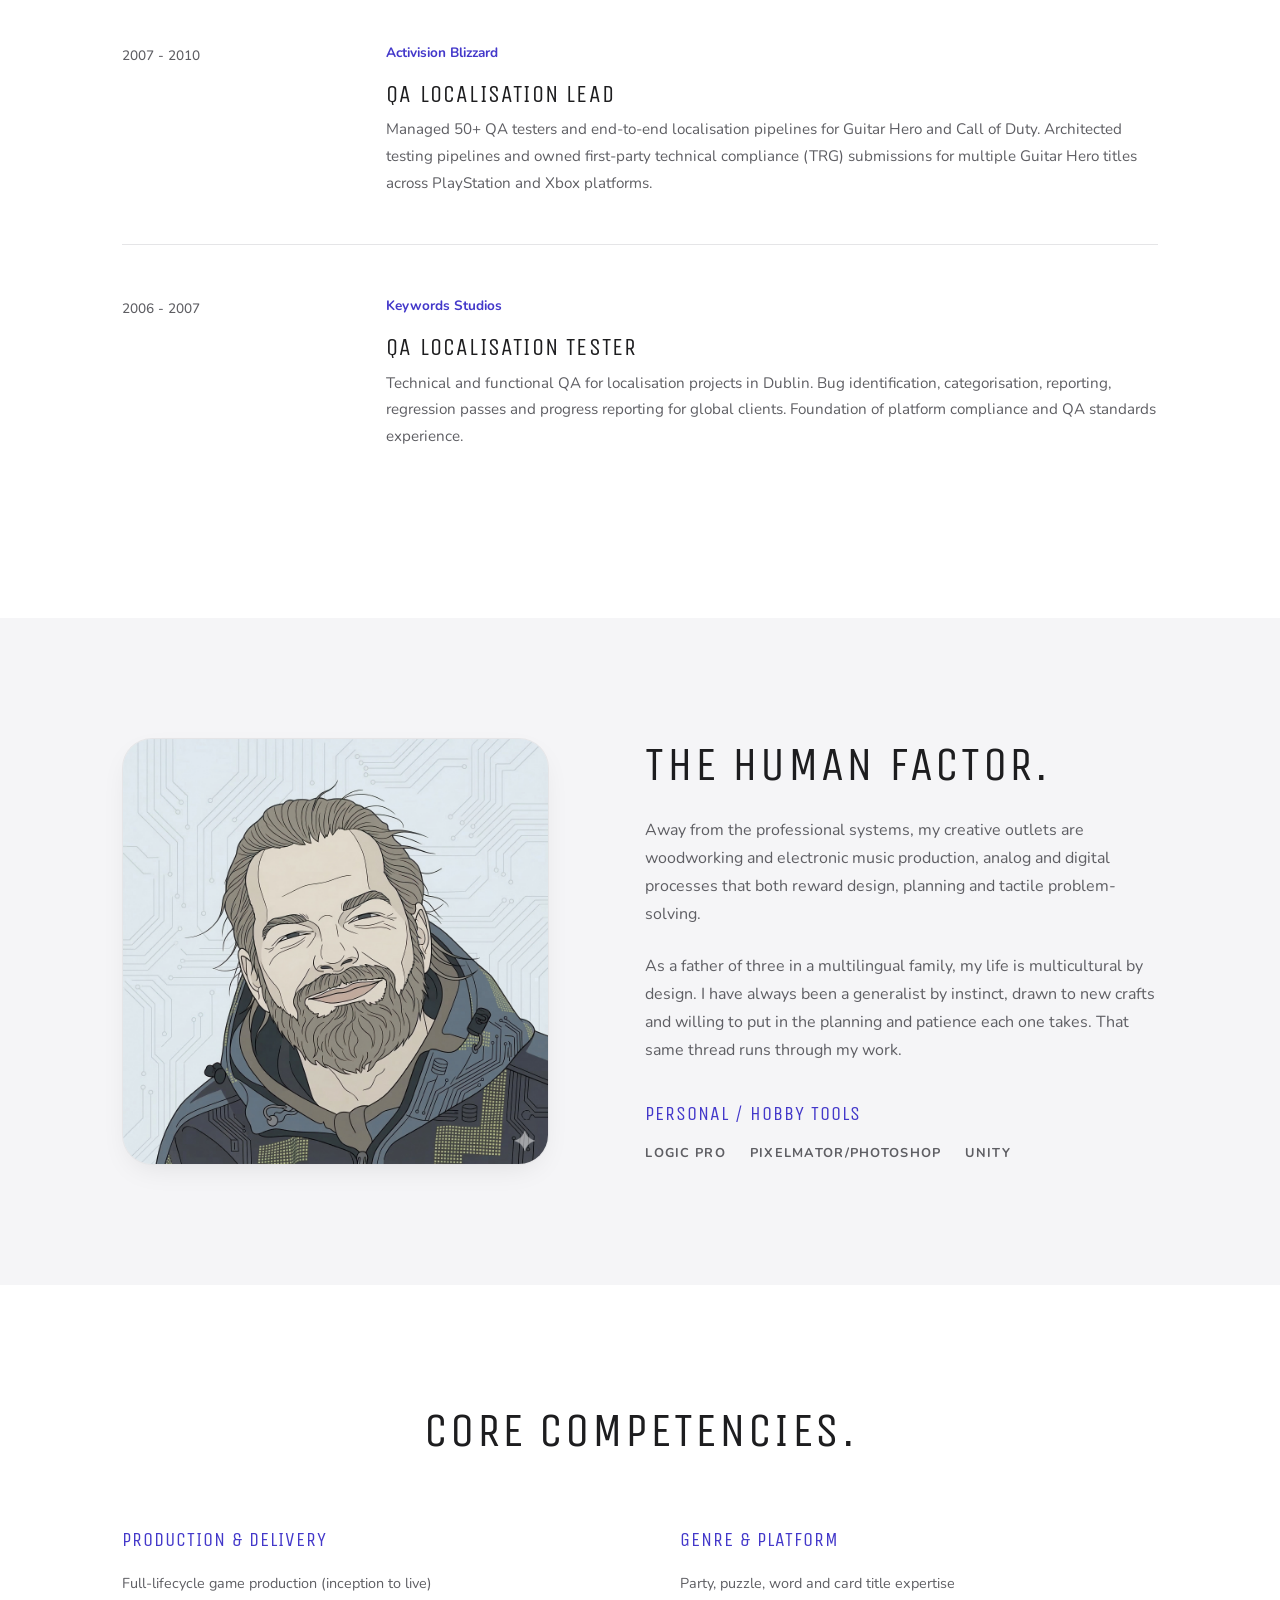
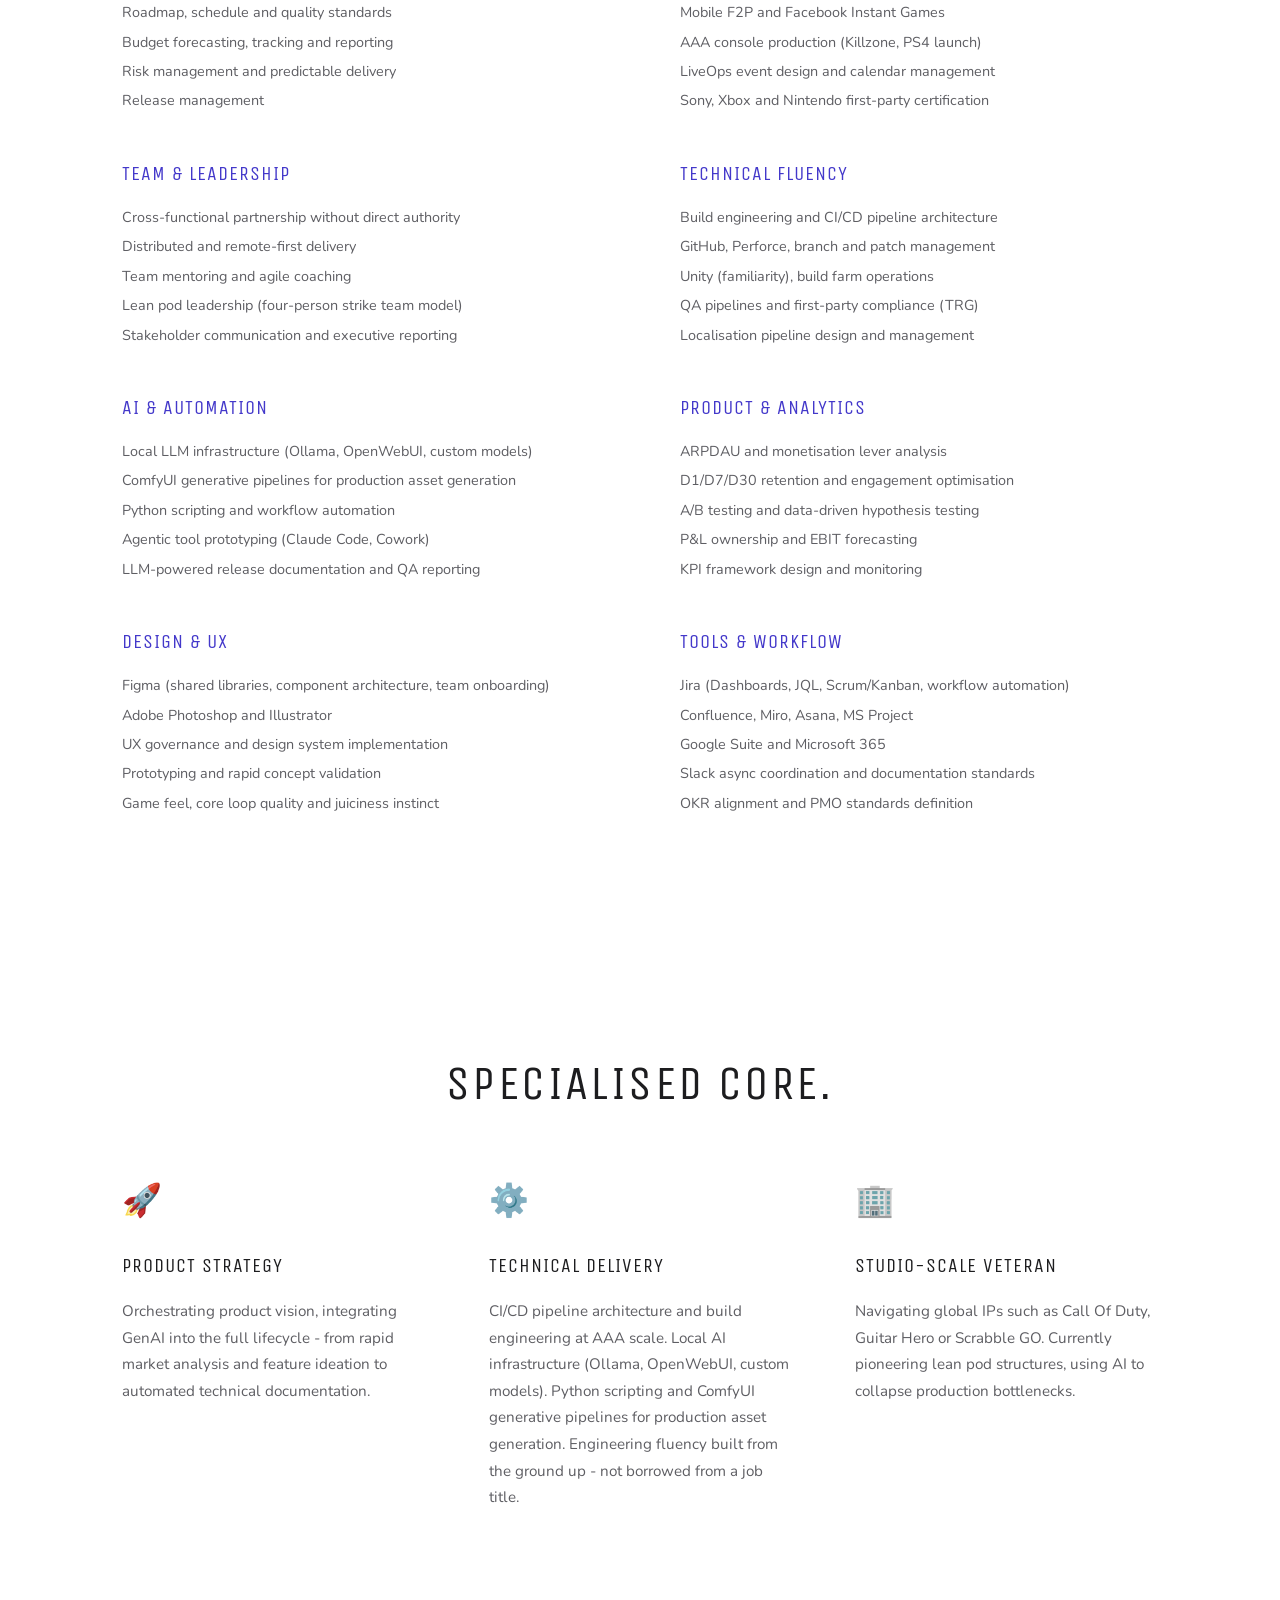
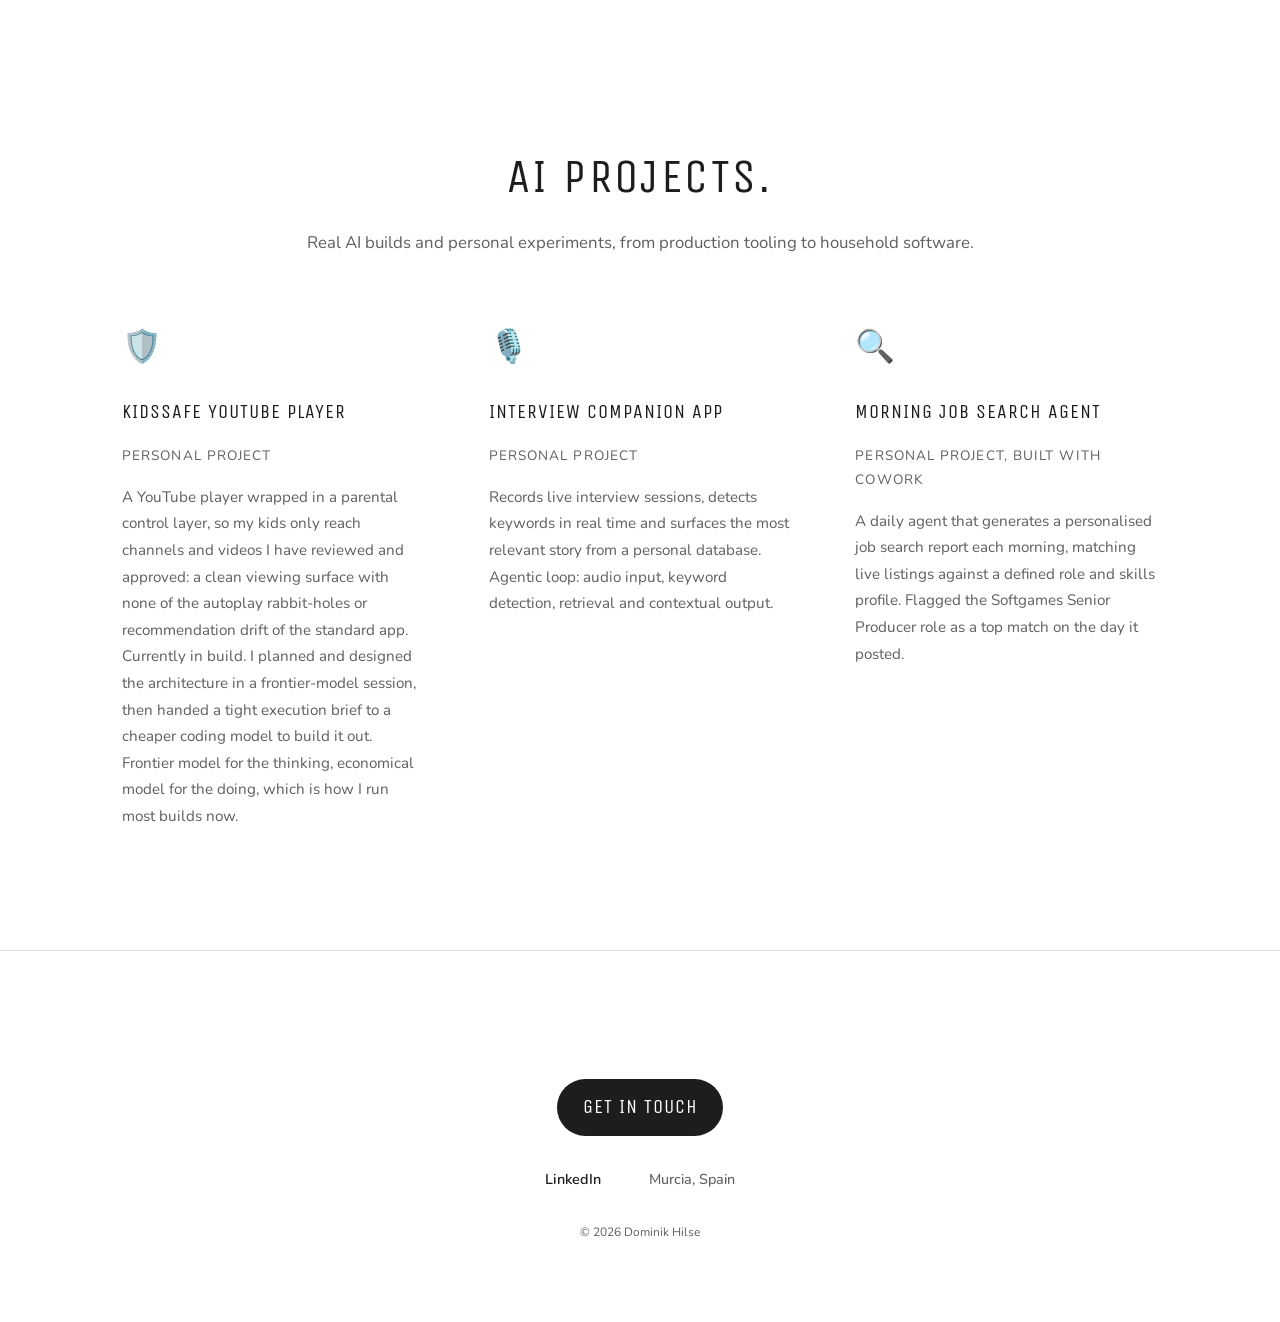
==== commit eee3f5df: "2026 07 - portfolio update - Global writing rules - AI Project Section (SG removed) - Human Factor a" ====
--- a/index.html
+++ b/index.html
@@ -78,8 +78,8 @@
         <div class="container reveal-grid">
             <div class="reveal-content">
                 <h2>The Systems Architect.</h2>
-                <p>As a Media System Designer, I view software development and production as a series of interconnected assets and pipelines - an evolving puzzle with moving pieces. This perspective allows me to bridge the gap between technical architecture and creative vision, collapsing bottlenecks between crafts rather than just managing around them.</p>
-                <p>As a Senior Producer I am the hub of the team - aligning, negotiating and making delivery feel inevitable rather than accidental. Today that means deploying AI as a practitioner's tool: building agentic workflows, generating production assets and automating the operational overhead that slows lean teams down.</p>
+                <p>As a Media System Designer I see production as a system of interconnected assets and pipelines, an evolving puzzle with moving pieces. That lens is how I bridge technical architecture and creative vision, collapsing bottlenecks between crafts rather than managing around them.</p>
+                <p>As a Senior Producer I am the hub of the team - aligning, negotiating and making delivery feel inevitable rather than accidental. I stay embedded in the work rather than hovering above it. Today that means deploying AI as a practitioner's tool: building agentic workflows, generating production assets and automating the operational overhead that slows lean teams down.</p>
             </div>
             <div class="visual-container">
                 <img src="img/techViz.png" alt="Technical Workflow Visualization">
@@ -99,7 +99,7 @@
                     <div class="career-details">
                         <div class="company">Softgames</div>
                         <h3>Product Lead / Strategy of AI</h3>
-                        <p>Led a four-person pod with full P&L accountability across a 25-game casual portfolio. Built a custom AI-powered asset generation tool that delivered production-ready themed LiveOps libraries for three titles with no external resource or additional headcount. Drove ARPDAU lever identification, ad placement expansion and two-year revenue forecasting.</p>
+                        <p>Established and led a four-person AI-first pod carrying a 25-game live portfolio, with full P&L accountability reporting directly to founders. Drove technical debt reduction and infrastructure hygiene, including a full Facebook SDK migration, alongside seasonal LiveOps and ARPDAU experiments. Built AI-augmented workflows for release documentation, QA reporting and asset generation that let a lean team operate at far larger scale.</p>
                     </div>
                 </div>
             </a>
@@ -110,7 +110,7 @@
                     <div class="career-details">
                         <div class="company">Scopely</div>
                         <h3>Senior Producer</h3>
-                        <p>Drove global technical delivery, feature rollouts and live operations for Scrabble GO (40M+ downloads). Managed a non-negotiable GDPR compliance mandate mid-milestone: expanded scope, designed a hybrid architectural solution with engineering and legal, and delivered 100% compliance on deadline while protecting FTUE and core retention KPIs.</p>
+                        <p>Ran up to three feature pods at the same time on Scrabble GO (40M+ downloads), owning every ceremony, board and dependency. Drove the release train initiative that replaced bloated, incident-prone releases and cut both live incidents and team burnout. Managed a non-negotiable GDPR mandate mid-milestone: expanded scope and designed a hybrid architectural solution with engineering and legal, delivering 100% compliance on deadline while protecting FTUE and retention KPIs.</p>
                     </div>
                 </div>
             </a>
@@ -179,8 +179,8 @@
             </div>
             <div class="reveal-content">
                 <h2>The Human Factor.</h2>
-                <p>Beyond the professional systems, I am a polymath driven by a search for precision. My current creative outlets are woodworking and electronic music production-analog and digital processes that value design, planning and tactile problem-solving.</p>
-                <p>As a father of three in a multilingual family, my life is multicultural by design. Whether through sports or creative hobbies, I have always been a Jack of All Trades who believes that with enough passion and planning, any craft can be mastered. This drive for excellence is a constant thread throughout my life and career path.</p>
+                <p>Away from the professional systems, my creative outlets are woodworking and electronic music production, analog and digital processes that both reward design, planning and tactile problem-solving.</p>
+                <p>As a father of three in a multilingual family, my life is multicultural by design. I have always been a generalist by instinct, drawn to new crafts and willing to put in the planning and patience each one takes. That same thread runs through my work.</p>
                 <div style="margin-top: 2rem;">
                     <p style="font-family: var(--font-display); font-size: 1.25rem; color: var(--accent); text-transform: uppercase; letter-spacing: 0.05em; margin-bottom: 0.75rem;">Personal / hobby tools</p>
                     <div style="display: flex; gap: 1.5rem; color: var(--text-muted); font-size: 0.8rem; font-weight: 700; text-transform: uppercase; letter-spacing: 0.1em; flex-wrap: wrap;">
@@ -322,15 +322,15 @@
         <div class="container">
             <div class="reveal-content" style="text-align: center; margin-bottom: 4rem;">
                 <h2>AI Projects.</h2>
-                <p style="color: var(--text-muted); font-size: 1.05rem;">A selection of real, production-used AI builds and personal experiments.</p>
+                <p style="color: var(--text-muted); font-size: 1.05rem;">Real AI builds and personal experiments, from production tooling to household software.</p>
             </div>
 
             <div class="skills-grid">
                 <div class="skill-item">
-                    <div style="font-size: 2rem; margin-bottom: 1.5rem;">🎨</div>
-                    <h3>Gemini Canvas Asset Tool</h3>
-                    <p style="color: var(--text-muted); font-size: 0.85rem; text-transform: uppercase; letter-spacing: 0.08em; margin-bottom: 1rem;">Softgames, 2024-2025</p>
-                    <p style="color: var(--text-muted); font-size: 0.95rem;">A custom AI-powered asset generation pipeline built with two developers. Fed visual references from themed source games and unthemed target games into the tool. Output: production-ready LiveOps asset libraries for three sister titles with no external agency, no additional headcount and no delays.</p>
+                    <div style="font-size: 2rem; margin-bottom: 1.5rem;">🛡️</div>
+                    <h3>KidsSafe YouTube Player</h3>
+                    <p style="color: var(--text-muted); font-size: 0.85rem; text-transform: uppercase; letter-spacing: 0.08em; margin-bottom: 1rem;">Personal project</p>
+                    <p style="color: var(--text-muted); font-size: 0.95rem;">A YouTube player wrapped in a parental control layer, so my kids only reach channels and videos I have reviewed and approved: a clean viewing surface with none of the autoplay rabbit-holes or recommendation drift of the standard app. Currently in build. I planned and designed the architecture in a frontier-model session, then handed a tight execution brief to a cheaper coding model to build it out. Frontier model for the thinking, economical model for the doing, which is how I run most builds now.</p>
                 </div>
                 <div class="skill-item">
                     <div style="font-size: 2rem; margin-bottom: 1.5rem;">🎙️</div>
